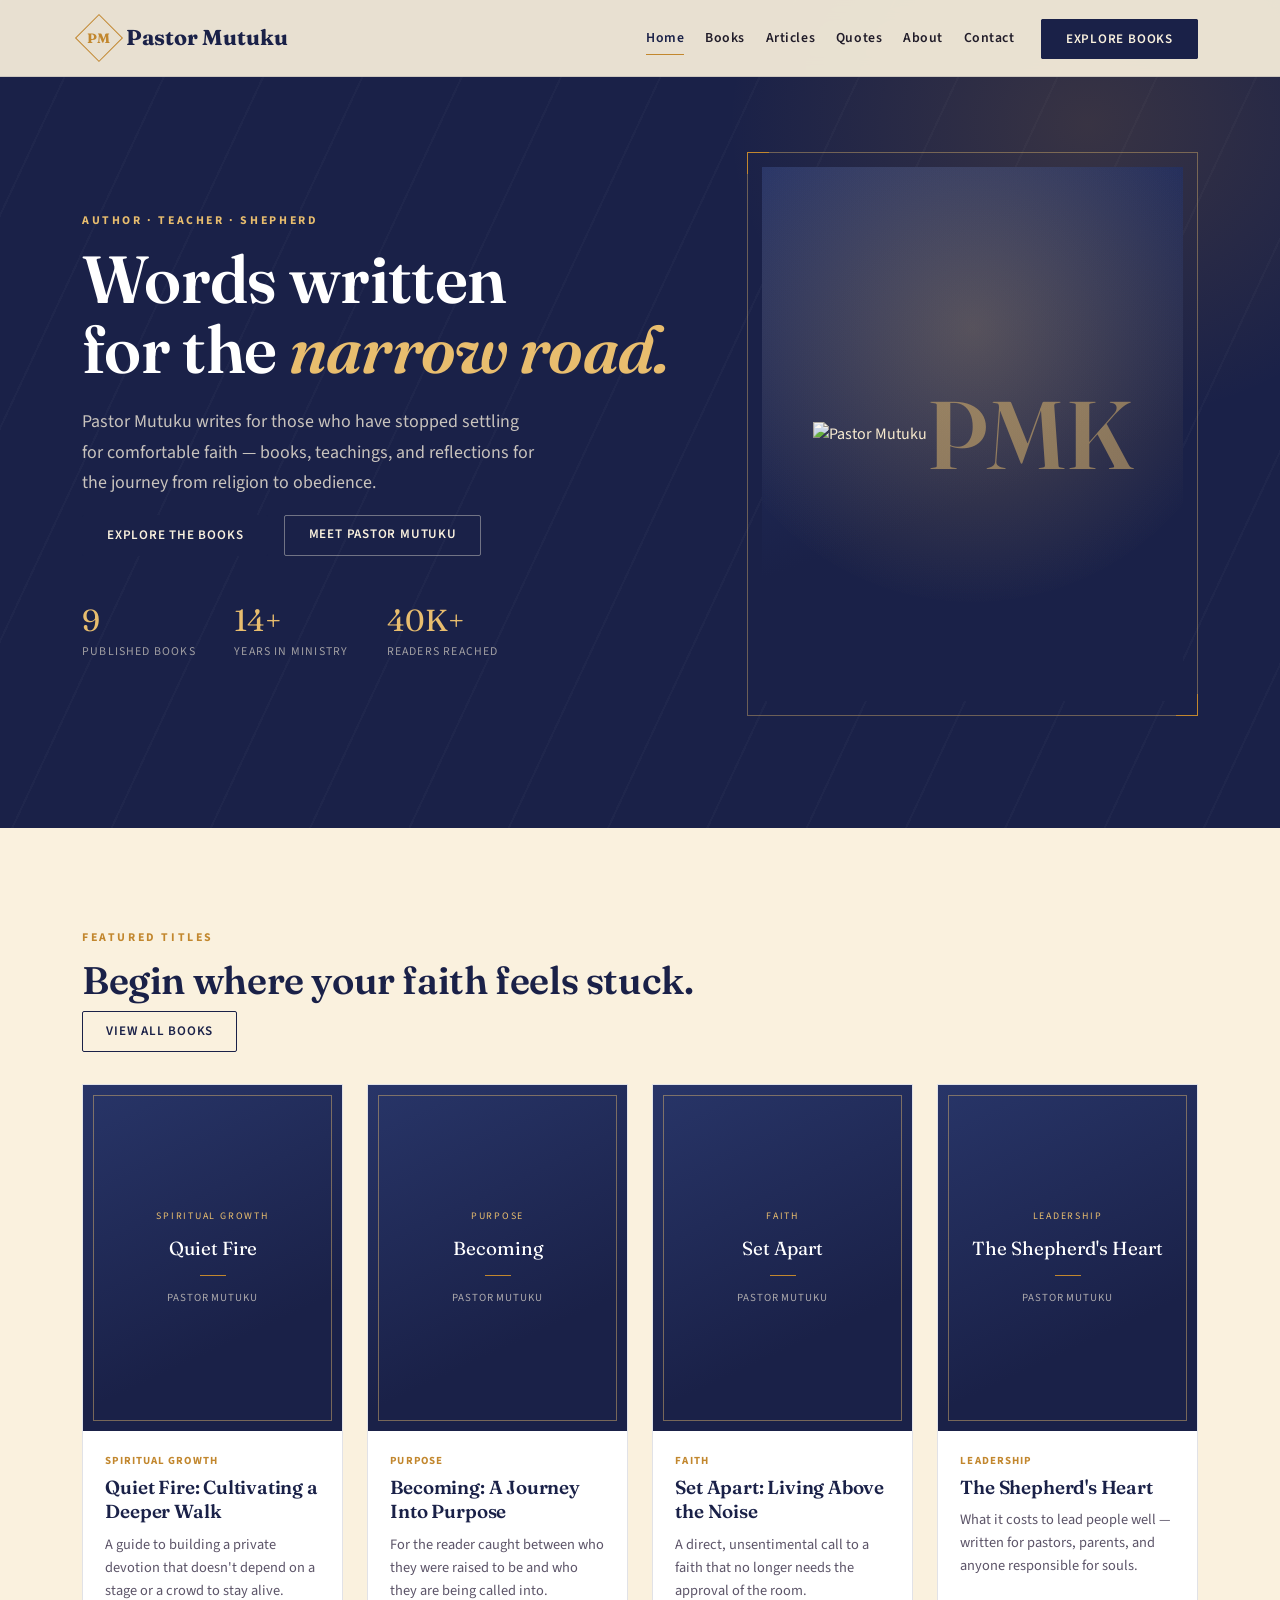
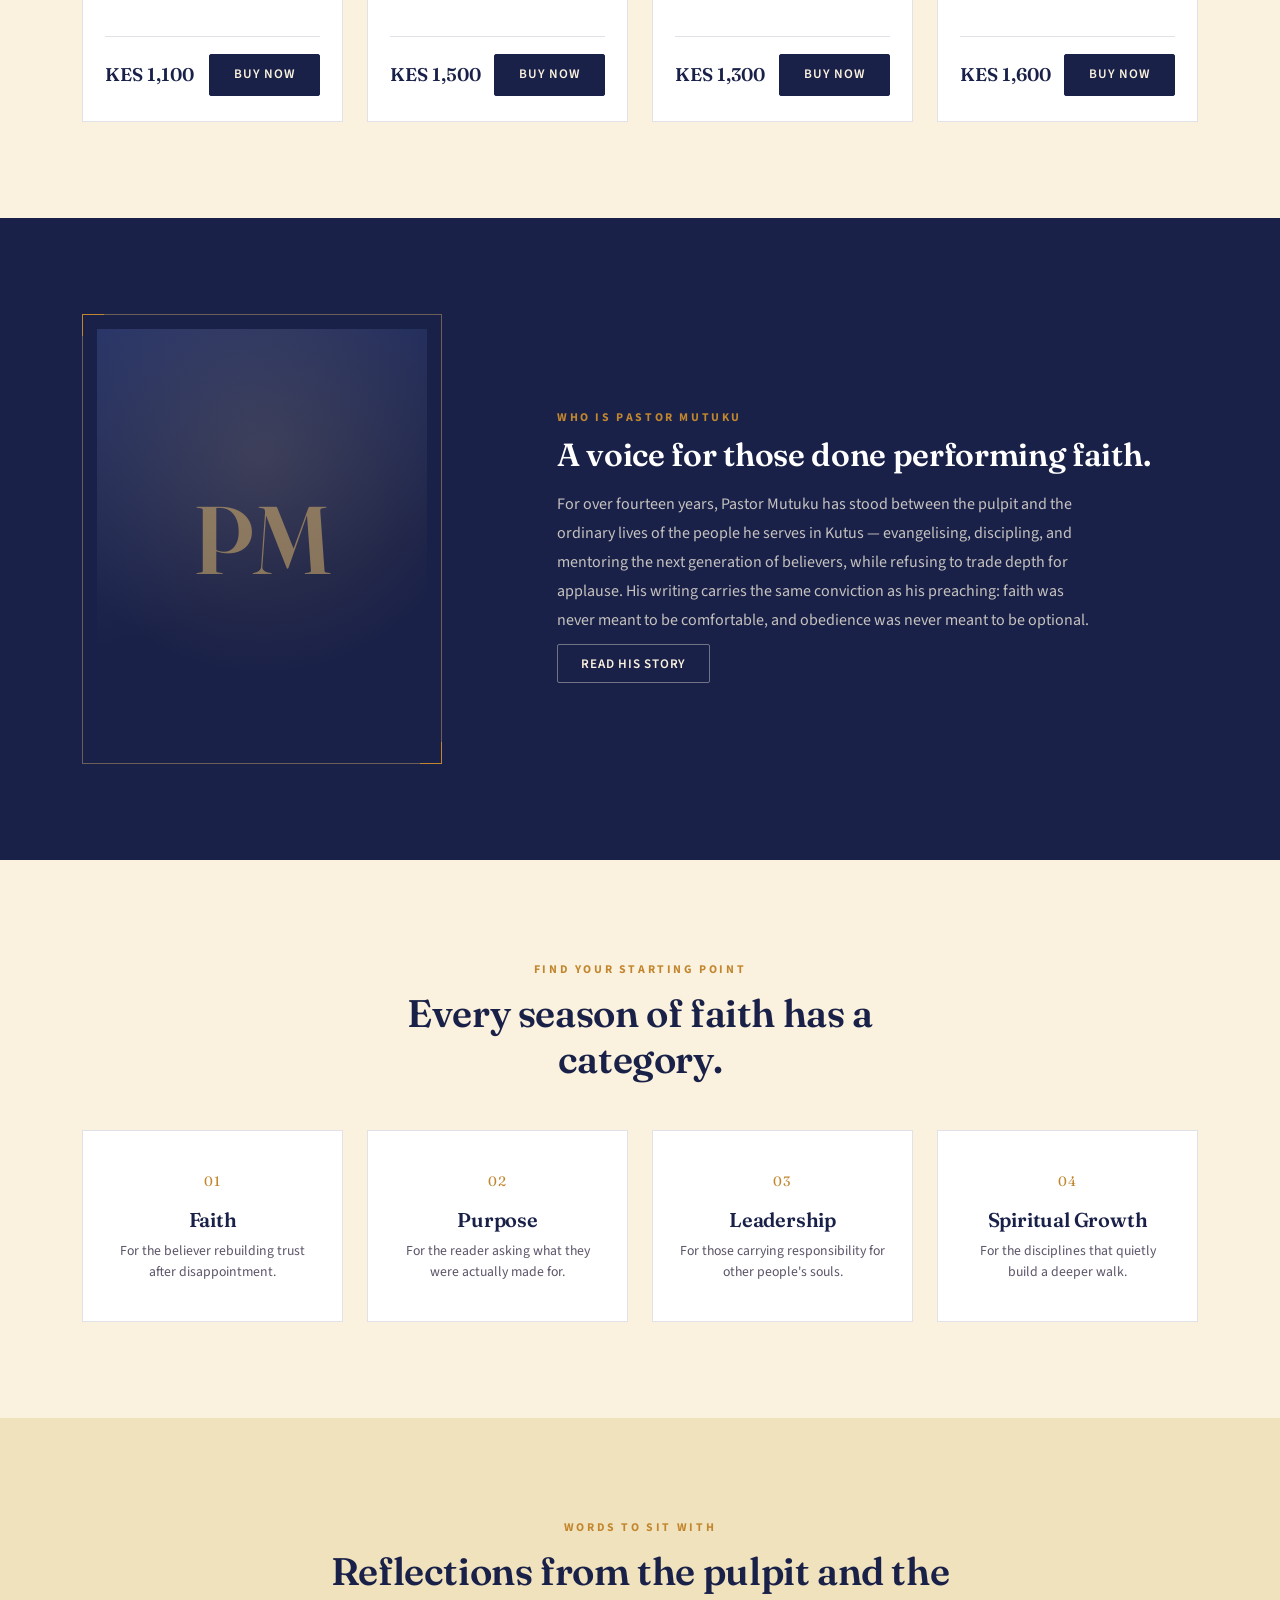
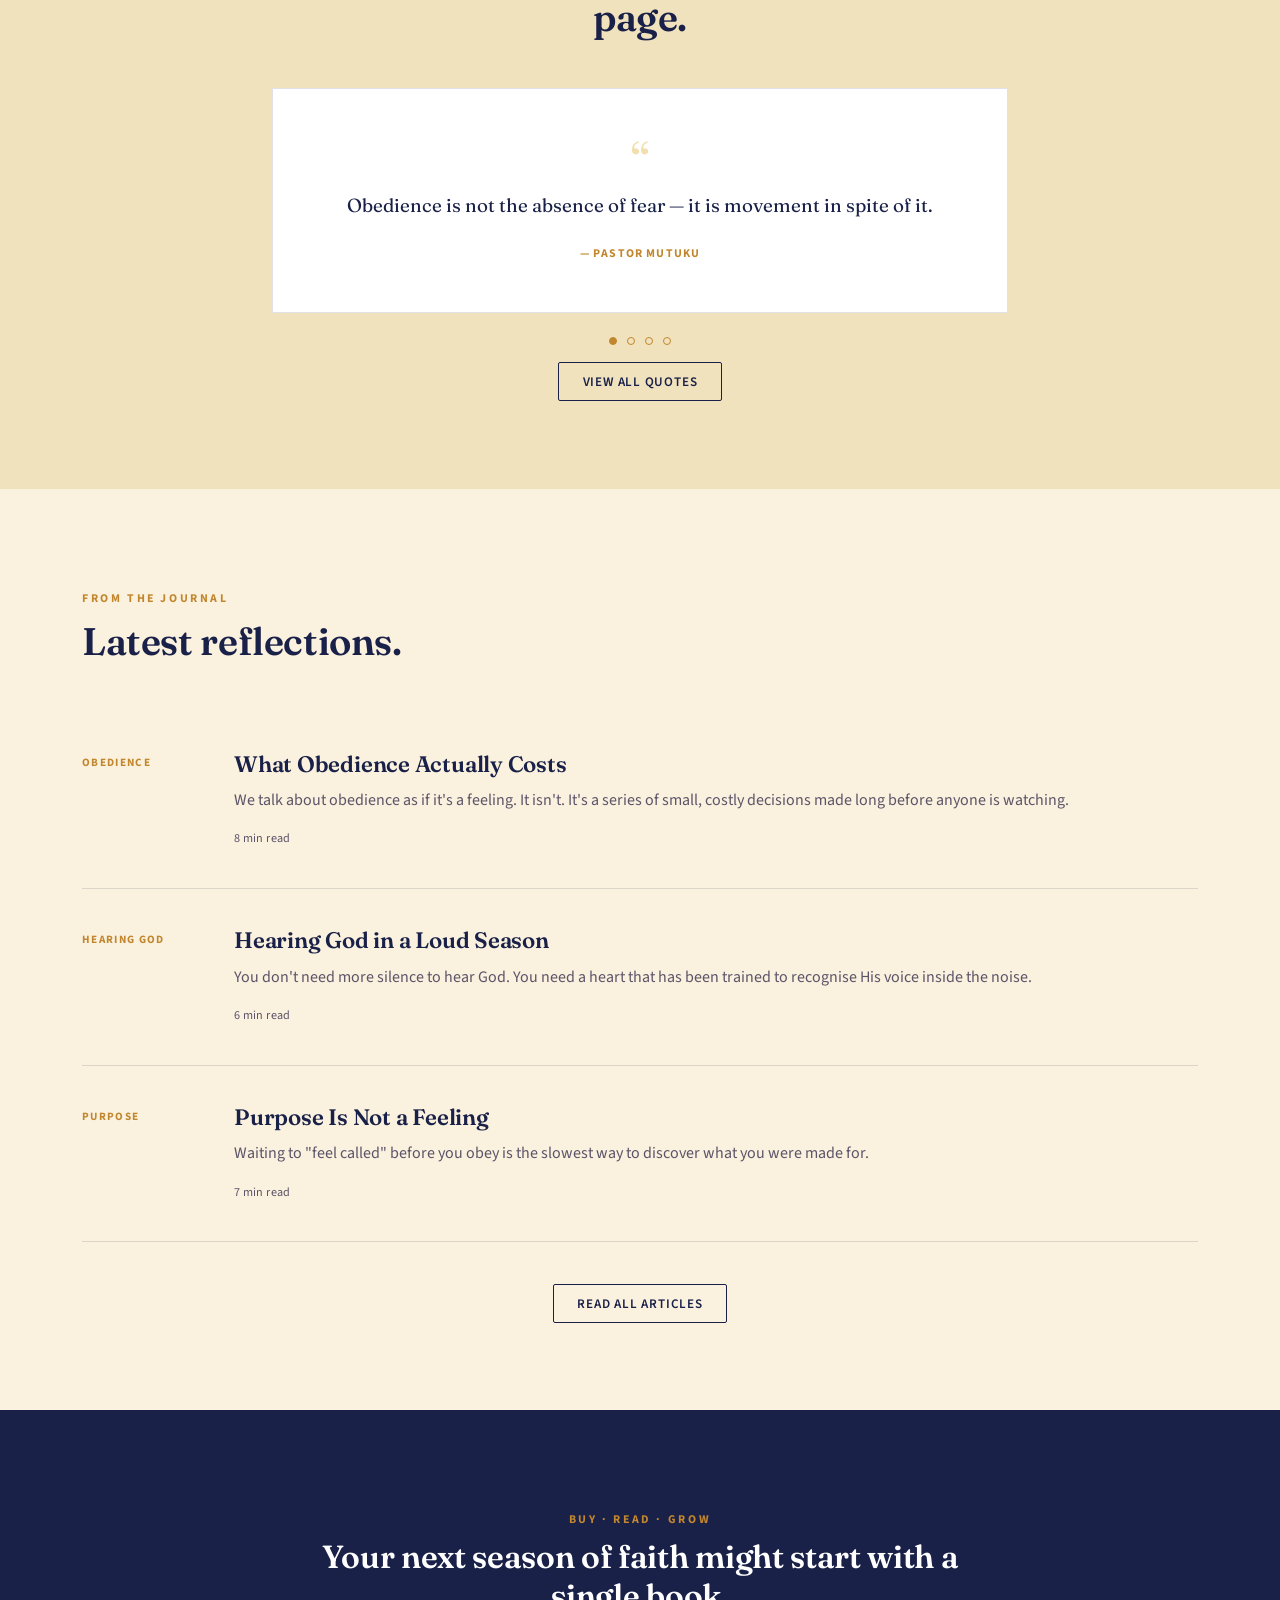
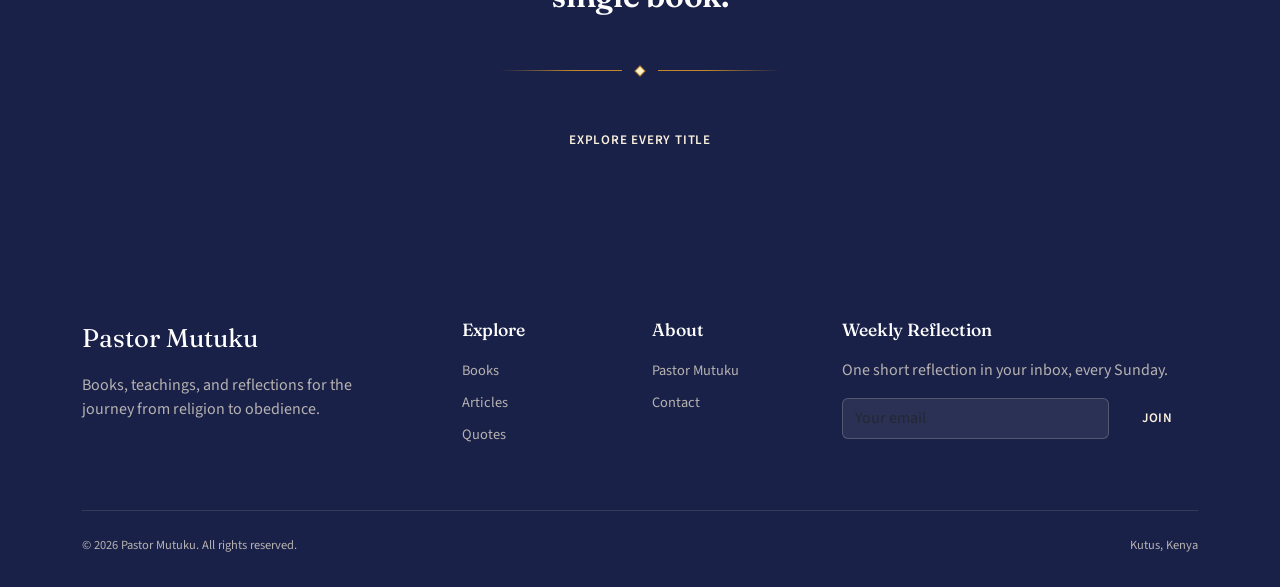
==== index.html @ 4fa201bc "Update index.html" ====
<!DOCTYPE html>
<html lang="en">
<head>
<meta charset="UTF-8">
<meta name="viewport" content="width=device-width, initial-scale=1.0">
<title>Pastor Peter Mutuku — Books, Teachings &amp; Reflections</title>
<meta name="description" content="The personal author platform of Pastor Peter Mutuku — books on faith, purpose, leadership and spiritual growth, alongside teachings and reflections.">

<link rel="preconnect" href="https://fonts.googleapis.com">
<link rel="preconnect" href="https://fonts.gstatic.com" crossorigin>
<link href="https://fonts.googleapis.com/css2?family=Fraunces:ital,opsz,wght@0,9..144,500;0,9..144,600;0,9..144,700;1,9..144,500&family=Source+Sans+3:wght@400;500;600;700&display=swap" rel="stylesheet">
<link href="https://cdn.jsdelivr.net/npm/bootstrap@5.3.3/dist/css/bootstrap.min.css" rel="stylesheet">
<link rel="stylesheet" href="style.css">
</head>
<body>

<!-- ============ NAVBAR ============ -->
<nav class="navbar navbar-expand-lg navbar-mutuku fixed-top">
  <div class="container">
    <a class="navbar-brand" href="index.html">
      <span class="brand-mark"><span>PM</span></span>
      Pastor Mutuku
    </a>
    <button class="navbar-toggler border-0" type="button" data-bs-toggle="collapse" data-bs-target="#mainNav" aria-label="Toggle navigation">
      <span class="navbar-toggler-icon"></span>
    </button>
    <div class="collapse navbar-collapse" id="mainNav">
      <ul class="navbar-nav ms-auto align-items-lg-center">
        <li class="nav-item"><a class="nav-link active" href="index.html">Home</a></li>
        <li class="nav-item"><a class="nav-link" href="books.html">Books</a></li>
        <li class="nav-item"><a class="nav-link" href="articles.html">Articles</a></li>
        <li class="nav-item"><a class="nav-link" href="quotes.html">Quotes</a></li>
        <li class="nav-item"><a class="nav-link" href="about.html">About</a></li>
        <li class="nav-item"><a class="nav-link" href="contact.html">Contact</a></li>
        <li class="nav-item ms-lg-3 mt-2 mt-lg-0"><a class="btn-gold" href="books.html">Explore Books</a></li>
      </ul>
    </div>
  </div>
</nav>

<!-- ============ HERO ============ -->
<header class="hero">
  <div class="container">
    <div class="row align-items-center gy-5">
      <div class="col-lg-7">
        <span class="eyebrow">Author &middot; Teacher &middot; Shepherd</span>
        <h1>Words written<br>for the <em>narrow road.</em></h1>
        <p class="lede">Pastor Mutuku writes for those who have stopped settling for comfortable faith — books, teachings, and reflections for the journey from religion to obedience.</p>
        <div class="hero-cta d-flex flex-wrap gap-3 mt-2">
          <a href="books.html" class="btn-gold">Explore the Books</a>
          <a href="about.html" class="btn-outline-ink" style="border-color: rgba(246,239,226,0.4); color: var(--parchment) !important;">Meet Pastor Mutuku</a>
        </div>
        <div class="stat-row">
          <div class="stat"><div class="num">9</div><div class="label">Published Books</div></div>
          <div class="stat"><div class="num">14+</div><div class="label">Years in Ministry</div></div>
          <div class="stat"><div class="num">40K+</div><div class="label">Readers Reached</div></div>
        </div>
      </div>
      <div class="col-lg-5">
        <div class="hero-portrait">
          <div class="frame">
            <div class="frame">
              <img src="https://scontent-mba2-1.xx.fbcdn.net/v/t39.30808-6/696041240_3161928667667634_4596466412004090824_n.jpg?stp=dst-jpg_tt6&cstp=mx2048x1367&ctp=s2048x1367&_nc_cat=104&ccb=1-7&_nc_sid=833d8c&_nc_eui2=AeEP6HcF0rWP05PZddcveucJ0bIX3ROwujfRshfdE7C6N8AhGpiqucxDIC9VXVt_1AOo2EiLKcYS8BVJ8n8x2tJ6&_nc_ohc=GQQ48FG-CzgQ7kNvwHUjyMp&_nc_oc=AdpEoI4CJGK5CguPLQrjfCTVdzz_SOuhq872mFUC5Jm65g9sFc39dtxja-yaJFBlHYo&_nc_zt=23&_nc_ht=scontent-mba2-1.xx&_nc_gid=jt6QL8FihS3ZRgfn_tKY2w&_nc_ss=7a2a8&oh=00_Af9xCH6iKQAEUJCcZvw7kwQ0Ayjk1VmmR2_X5rD_pWtoJw&oe=6A3AFEA3" alt="Pastor Mutuku" class="profile-img">
                <span class="monogram">PMK</span>
              </div>
          </div>
          <span class="corner tl"></span>
          <span class="corner br"></span>
        </div>
      </div>
    </div>
  </div>
</header>

<!-- ============ FEATURED BOOKS ============ -->
<section class="section">
  <div class="container">
    <div class="d-flex flex-wrap justify-content-between align-items-end section-header mb-0">
      <div>
        <span class="eyebrow">Featured Titles</span>
        <h2>Begin where your faith feels stuck.</h2>
      </div>
      <a href="books.html" class="btn-outline-ink d-none d-md-inline-block">View All Books</a>
    </div>
    <div class="row g-4 mt-2">

      <div class="col-md-6 col-lg-3 reveal">
        <div class="book-card">
          <a href="book-details.html?book=quiet-fire" class="book-cover">
            <div class="cover-inner">
              <span class="cover-cat">Spiritual Growth</span>
              <span class="cover-title">Quiet Fire</span>
              <span class="cover-rule"></span>
              <span class="cover-author">Pastor Mutuku</span>
            </div>
          </a>
          <div class="book-body">
            <span class="book-cat-tag">Spiritual Growth</span>
            <h3><a href="book-details.html?book=quiet-fire">Quiet Fire: Cultivating a Deeper Walk</a></h3>
            <p class="desc">A guide to building a private devotion that doesn't depend on a stage or a crowd to stay alive.</p>
            <div class="book-foot">
              <span class="price">KES 1,100</span>
              <button class="btn-gold" data-buy-now data-book-title="Quiet Fire: Cultivating a Deeper Walk" data-book-price="1,100">Buy Now</button>
            </div>
          </div>
        </div>
      </div>

      <div class="col-md-6 col-lg-3 reveal reveal-delay-1">
        <div class="book-card">
          <a href="book-details.html?book=becoming" class="book-cover">
            <div class="cover-inner">
              <span class="cover-cat">Purpose</span>
              <span class="cover-title">Becoming</span>
              <span class="cover-rule"></span>
              <span class="cover-author">Pastor Mutuku</span>
            </div>
          </a>
          <div class="book-body">
            <span class="book-cat-tag">Purpose</span>
            <h3><a href="book-details.html?book=becoming">Becoming: A Journey Into Purpose</a></h3>
            <p class="desc">For the reader caught between who they were raised to be and who they are being called into.</p>
            <div class="book-foot">
              <span class="price">KES 1,500</span>
              <button class="btn-gold" data-buy-now data-book-title="Becoming: A Journey Into Purpose" data-book-price="1,500">Buy Now</button>
            </div>
          </div>
        </div>
      </div>

      <div class="col-md-6 col-lg-3 reveal reveal-delay-2">
        <div class="book-card">
          <a href="book-details.html?book=set-apart" class="book-cover">
            <div class="cover-inner">
              <span class="cover-cat">Faith</span>
              <span class="cover-title">Set Apart</span>
              <span class="cover-rule"></span>
              <span class="cover-author">Pastor Mutuku</span>
            </div>
          </a>
          <div class="book-body">
            <span class="book-cat-tag">Faith</span>
            <h3><a href="book-details.html?book=set-apart">Set Apart: Living Above the Noise</a></h3>
            <p class="desc">A direct, unsentimental call to a faith that no longer needs the approval of the room.</p>
            <div class="book-foot">
              <span class="price">KES 1,300</span>
              <button class="btn-gold" data-buy-now data-book-title="Set Apart: Living Above the Noise" data-book-price="1,300">Buy Now</button>
            </div>
          </div>
        </div>
      </div>

      <div class="col-md-6 col-lg-3 reveal reveal-delay-3">
        <div class="book-card">
          <a href="book-details.html?book=shepherds-heart" class="book-cover">
            <div class="cover-inner">
              <span class="cover-cat">Leadership</span>
              <span class="cover-title">The Shepherd's Heart</span>
              <span class="cover-rule"></span>
              <span class="cover-author">Pastor Mutuku</span>
            </div>
          </a>
          <div class="book-body">
            <span class="book-cat-tag">Leadership</span>
            <h3><a href="book-details.html?book=shepherds-heart">The Shepherd's Heart</a></h3>
            <p class="desc">What it costs to lead people well — written for pastors, parents, and anyone responsible for souls.</p>
            <div class="book-foot">
              <span class="price">KES 1,600</span>
              <button class="btn-gold" data-buy-now data-book-title="The Shepherd's Heart" data-book-price="1,600">Buy Now</button>
            </div>
          </div>
        </div>
      </div>

    </div>
    <div class="text-center mt-4 d-md-none">
      <a href="books.html" class="btn-outline-ink">View All Books</a>
    </div>
  </div>
</section>

<!-- ============ ABOUT PREVIEW ============ -->
<section class="section bg-ink">
  <div class="container">
    <div class="row align-items-center gy-5">
      <div class="col-lg-5">
        <div class="hero-portrait" style="max-width: 360px;">
          <div class="frame"><span class="monogram">PM</span></div>
          <span class="corner tl"></span>
          <span class="corner br"></span>
        </div>
      </div>
      <div class="col-lg-7">
        <span class="eyebrow">Who Is Pastor Mutuku</span>
        <h2 class="mt-2">A voice for those done performing faith.</h2>
        <p class="mt-3" style="color: rgba(246,239,226,0.78); line-height: 1.8; max-width: 540px;">
          For over fourteen years, Pastor Mutuku has stood between the pulpit and the ordinary lives of the people he serves in Kutus — evangelising, discipling, and mentoring the next generation of believers, while refusing to trade depth for applause. His writing carries the same conviction as his preaching: faith was never meant to be comfortable, and obedience was never meant to be optional.
        </p>
        <a href="about.html" class="btn-outline-ink mt-3" style="border-color: rgba(246,239,226,0.4); color: var(--parchment) !important;">Read His Story</a>
      </div>
    </div>
  </div>
</section>

<!-- ============ CATEGORIES ============ -->
<section class="section">
  <div class="container">
    <div class="section-header center mx-auto">
      <span class="eyebrow">Find Your Starting Point</span>
      <h2>Every season of faith has a category.</h2>
    </div>
    <div class="row g-4">
      <div class="col-sm-6 col-lg-3 reveal">
        <a href="books.html?cat=faith" class="cat-tile d-block text-decoration-none">
          <span class="cat-num">01</span>
          <h3>Faith</h3>
          <p>For the believer rebuilding trust after disappointment.</p>
        </a>
      </div>
      <div class="col-sm-6 col-lg-3 reveal reveal-delay-1">
        <a href="books.html?cat=purpose" class="cat-tile d-block text-decoration-none">
          <span class="cat-num">02</span>
          <h3>Purpose</h3>
          <p>For the reader asking what they were actually made for.</p>
        </a>
      </div>
      <div class="col-sm-6 col-lg-3 reveal reveal-delay-2">
        <a href="books.html?cat=leadership" class="cat-tile d-block text-decoration-none">
          <span class="cat-num">03</span>
          <h3>Leadership</h3>
          <p>For those carrying responsibility for other people's souls.</p>
        </a>
      </div>
      <div class="col-sm-6 col-lg-3 reveal reveal-delay-3">
        <a href="books.html?cat=spiritual-growth" class="cat-tile d-block text-decoration-none">
          <span class="cat-num">04</span>
          <h3>Spiritual Growth</h3>
          <p>For the disciplines that quietly build a deeper walk.</p>
        </a>
      </div>
    </div>
  </div>
</section>

<!-- ============ QUOTES ============ -->
<section class="section bg-deep">
  <div class="container">
    <div class="section-header center mx-auto">
      <span class="eyebrow">Words To Sit With</span>
      <h2>Reflections from the pulpit and the page.</h2>
    </div>

    <div class="row justify-content-center">
      <div class="col-lg-8">
        <div data-quote-slider>
          <div class="quote-card text-center" style="padding: 3rem 2.5rem;">
            <span class="qmark">&ldquo;</span>

            <div class="quote-slide active">
              <blockquote>Obedience is not the absence of fear — it is movement in spite of it.</blockquote>
              <cite>— Pastor Mutuku</cite>
            </div>
            <div class="quote-slide">
              <blockquote>God is not asking you to be ready. He is asking you to be willing.</blockquote>
              <cite>— Pastor Mutuku</cite>
            </div>
            <div class="quote-slide">
              <blockquote>Purpose is not discovered in comfort. It is uncovered in obedience.</blockquote>
              <cite>— Pastor Mutuku</cite>
            </div>
            <div class="quote-slide">
              <blockquote>Silence is not God's absence. Sometimes it is His invitation.</blockquote>
              <cite>— Pastor Mutuku</cite>
            </div>
          </div>
          <div class="d-flex justify-content-center mt-4" data-quote-dots></div>
        </div>
      </div>
    </div>
    <div class="text-center mt-4">
      <a href="quotes.html" class="btn-outline-ink">View All Quotes</a>
    </div>
  </div>
</section>

<!-- ============ ARTICLES PREVIEW ============ -->
<section class="section">
  <div class="container">
    <div class="section-header">
      <span class="eyebrow">From The Journal</span>
      <h2>Latest reflections.</h2>
    </div>
    <div class="article-card reveal">
      <span class="art-tag">Obedience</span>
      <div>
        <h3><a href="articles.html#what-obedience-costs">What Obedience Actually Costs</a></h3>
        <p>We talk about obedience as if it's a feeling. It isn't. It's a series of small, costly decisions made long before anyone is watching.</p>
        <span class="art-meta">8 min read</span>
      </div>
    </div>
    <div class="article-card reveal reveal-delay-1">
      <span class="art-tag">Hearing God</span>
      <div>
        <h3><a href="articles.html#hearing-god-loud-season">Hearing God in a Loud Season</a></h3>
        <p>You don't need more silence to hear God. You need a heart that has been trained to recognise His voice inside the noise.</p>
        <span class="art-meta">6 min read</span>
      </div>
    </div>
    <div class="article-card reveal reveal-delay-2">
      <span class="art-tag">Purpose</span>
      <div>
        <h3><a href="articles.html#purpose-not-a-feeling">Purpose Is Not a Feeling</a></h3>
        <p>Waiting to "feel called" before you obey is the slowest way to discover what you were made for.</p>
        <span class="art-meta">7 min read</span>
      </div>
    </div>
    <div class="text-center mt-5">
      <a href="articles.html" class="btn-outline-ink">Read All Articles</a>
    </div>
  </div>
</section>

<!-- ============ CTA ============ -->
<section class="section bg-ink text-center">
  <div class="container">
    <span class="eyebrow">Buy &middot; Read &middot; Grow</span>
    <h2 class="mt-2" style="max-width: 640px; margin: 0.6rem auto 0;">Your next season of faith might start with a single book.</h2>
    <div class="illuminated-rule"><span class="mark"></span></div>
    <a href="books.html" class="btn-gold">Explore Every Title</a>
  </div>
</section>

<!-- ============ FOOTER ============ -->
<footer class="footer-mutuku">
  <div class="container">
    <div class="row gy-4">
      <div class="col-lg-4">
        <div class="f-brand mb-3">Pastor Mutuku</div>
        <p style="max-width: 320px;">Books, teachings, and reflections for the journey from religion to obedience.</p>
      </div>
      <div class="col-6 col-lg-2">
        <h5>Explore</h5>
        <ul class="list-unstyled d-flex flex-column gap-2">
          <li><a href="books.html">Books</a></li>
          <li><a href="articles.html">Articles</a></li>
          <li><a href="quotes.html">Quotes</a></li>
        </ul>
      </div>
      <div class="col-6 col-lg-2">
        <h5>About</h5>
        <ul class="list-unstyled d-flex flex-column gap-2">
          <li><a href="about.html">Pastor Mutuku</a></li>
          <li><a href="contact.html">Contact</a></li>
        </ul>
      </div>
      <div class="col-lg-4">
        <h5>Weekly Reflection</h5>
        <p>One short reflection in your inbox, every Sunday.</p>
        <form data-newsletter-form class="d-flex gap-2 mt-3">
          <input type="email" required placeholder="Your email" class="form-control" style="background: rgba(246,239,226,0.08); border: 1px solid rgba(246,239,226,0.2); color: #fff;">
          <button type="submit" class="btn-gold" style="white-space: nowrap;">Join</button>
        </form>
      </div>
    </div>
    <div class="footer-bottom">
      <span>&copy; 2026 Pastor Mutuku. All rights reserved.</span>
      <span>Kutus, Kenya</span>
    </div>
  </div>
</footer>

<div class="scroll-top-btn" aria-label="Scroll to top">&uarr;</div>

<script src="https://cdn.jsdelivr.net/npm/bootstrap@5.3.3/dist/js/bootstrap.bundle.min.js"></script>
<script src="main.js"></script>
</body>
</html>
---- style.css ----
/* ==========================================================================
   PASTOR MUTUKU — PERSONAL AUTHOR PLATFORM
   Design language: "Illuminated Manuscript meets Modern Editorial"
   Palette:  Deep Indigo #1A2148 · Burnished Amber #C2872E · Warm Parchment #FAF1DE · White #FFFFFF
   Type:     Fraunces (display serif) + Source Sans 3 (body/UI)
   ========================================================================== */

:root {
  --ink: #1A2148;
  --ink-light: #283568;
  --ink-soft: #46568C;
  --gold: #C2872E;
  --gold-light: #E8BD6E;
  --gold-soft: #F3DFAE;
  --parchment: #FAF1DE;
  --parchment-deep: #F1E2BE;
  --white: #FFFFFF;
  --charcoal: #211C29;
  --charcoal-soft: #5C5468;
  --line: rgba(26, 33, 72, 0.13);

  --font-display: "Fraunces", "Iowan Old Style", Georgia, serif;
  --font-body: "Source Sans 3", -apple-system, BlinkMacSystemFont, "Segoe UI", sans-serif;

  --radius: 2px;
  --shadow-soft: 0 10px 30px rgba(26, 33, 72, 0.10);
  --shadow-lift: 0 20px 50px rgba(26, 33, 72, 0.20);
  --transition: 320ms cubic-bezier(0.22, 1, 0.36, 1);
}

* { box-sizing: border-box; }

html { scroll-behavior: smooth; }

body {
  font-family: var(--font-body);
  color: var(--charcoal);
  background-color: var(--parchment);
  -webkit-font-smoothing: antialiased;
  overflow-x: hidden;
}

h1, h2, h3, h4, .display-font {
  font-family: var(--font-display);
  font-weight: 600;
  color: var(--ink);
  letter-spacing: -0.01em;
}

a { color: inherit; text-decoration: none; }

::selection { background: var(--gold-soft); color: var(--ink); }

:focus-visible {
  outline: 2px solid var(--gold);
  outline-offset: 3px;
}

@media (prefers-reduced-motion: reduce) {
  *, *::before, *::after {
    animation-duration: 0.001ms !important;
    animation-iteration-count: 1 !important;
    transition-duration: 0.001ms !important;
    scroll-behavior: auto !important;
  }
}

.eyebrow {
  font-family: var(--font-body);
  font-size: 0.74rem;
  font-weight: 700;
  letter-spacing: 0.22em;
  text-transform: uppercase;
  color: var(--gold);
}

.container-narrow { max-width: 760px; margin: 0 auto; }

/* --------------------------------------------------------------------
   SIGNATURE ELEMENT — Illuminated Rule
   A thin gold hairline with a small carved ornament at its center,
   used wherever the page needs to mark a passage from one idea to
   the next — like a verse break in a manuscript.
   -------------------------------------------------------------------- */
.illuminated-rule {
  display: flex;
  align-items: center;
  justify-content: center;
  gap: 14px;
  margin: 3.25rem auto;
  width: 100%;
  max-width: 280px;
}
.illuminated-rule::before,
.illuminated-rule::after {
  content: "";
  flex: 1;
  height: 1px;
  background: linear-gradient(to var(--dir, right), transparent, var(--gold) 60%);
}
.illuminated-rule::after { --dir: left; }
.illuminated-rule .mark {
  width: 7px;
  height: 7px;
  border: 1.5px solid var(--gold);
  transform: rotate(45deg);
  flex-shrink: 0;
}
.illuminated-rule.left { margin-left: 0; max-width: 100%; }
.illuminated-rule.left::before { display: none; }
.illuminated-rule.left .mark { margin-right: 0; }

/* --------------------------------------------------------------------
   NAVBAR
   -------------------------------------------------------------------- */
.navbar-mutuku {
  background: rgba(250, 241, 222, 0.92);
  backdrop-filter: blur(10px);
  border-bottom: 1px solid var(--line);
  padding: 1rem 0;
  transition: padding var(--transition), box-shadow var(--transition);
}
.navbar-mutuku.scrolled {
  padding: 0.55rem 0;
  box-shadow: var(--shadow-soft);
}
.navbar-mutuku .navbar-brand {
  font-family: var(--font-display);
  font-weight: 700;
  font-size: 1.35rem;
  color: var(--ink);
  display: flex;
  align-items: center;
  gap: 10px;
}
.navbar-mutuku .navbar-brand .brand-mark {
  width: 34px;
  height: 34px;
  border: 1px solid var(--gold);
  display: flex;
  align-items: center;
  justify-content: center;
  font-size: 0.85rem;
  color: var(--gold);
  letter-spacing: 0.02em;
  transform: rotate(45deg);
}
.navbar-mutuku .navbar-brand .brand-mark span { transform: rotate(-45deg); }
.navbar-mutuku .nav-link {
  font-size: 0.86rem;
  font-weight: 600;
  letter-spacing: 0.04em;
  color: var(--charcoal);
  margin: 0 0.65rem;
  position: relative;
  padding: 0.3rem 0 !important;
}
.navbar-mutuku .nav-link::after {
  content: "";
  position: absolute;
  left: 0; bottom: -2px;
  width: 0; height: 1px;
  background: var(--gold);
  transition: width var(--transition);
}
.navbar-mutuku .nav-link:hover::after,
.navbar-mutuku .nav-link.active::after { width: 100%; }
.navbar-mutuku .nav-link.active { color: var(--ink); }
.btn-gold {
  background: var(--ink);
  color: var(--parchment) !important;
  border: 1px solid var(--ink);
  font-size: 0.82rem;
  font-weight: 600;
  letter-spacing: 0.06em;
  text-transform: uppercase;
  padding: 0.62rem 1.5rem;
  border-radius: var(--radius);
  transition: all var(--transition);
}
.btn-gold:hover {
  background: var(--gold);
  border-color: var(--gold);
  color: var(--ink) !important;
  transform: translateY(-1px);
}
.btn-outline-ink {
  background: transparent;
  color: var(--ink) !important;
  border: 1px solid var(--ink);
  font-size: 0.82rem;
  font-weight: 600;
  letter-spacing: 0.06em;
  text-transform: uppercase;
  padding: 0.6rem 1.45rem;
  border-radius: var(--radius);
  transition: all var(--transition);
}
.btn-outline-ink:hover { background: var(--ink); color: var(--parchment) !important; }

/* --------------------------------------------------------------------
   HERO
   -------------------------------------------------------------------- */
.hero {
  position: relative;
  background: var(--ink);
  color: var(--parchment);
  padding: 9.5rem 0 7rem;
  overflow: hidden;
}
.hero::before {
  content: "";
  position: absolute; inset: 0;
  background:
    radial-gradient(ellipse 600px 500px at 85% 15%, rgba(194,135,46,0.18), transparent 60%),
    repeating-linear-gradient(115deg, rgba(255,255,255,0.025) 0 2px, transparent 2px 90px);
  pointer-events: none;
}
.hero .eyebrow { color: var(--gold-light); }
.hero h1 {
  color: var(--white);
  font-size: clamp(2.6rem, 5.2vw, 4.4rem);
  line-height: 1.05;
  margin: 0.9rem 0 1.4rem;
}
.hero h1 em {
  font-style: italic;
  color: var(--gold-light);
}
.hero p.lede {
  color: rgba(250, 241, 222, 0.78);
  font-size: 1.12rem;
  max-width: 460px;
  line-height: 1.7;
}
.hero-portrait {
  position: relative;
  aspect-ratio: 4/5;
  border: 1px solid rgba(232, 189, 110, 0.4);
  padding: 14px;
}
.hero-portrait .frame {
  width: 100%; height: 100%;
  background: linear-gradient(160deg, var(--ink-light), var(--ink) 60%);
  display: flex;
  align-items: center;
  justify-content: center;
  position: relative;
  overflow: hidden;
}
.hero-portrait .frame .monogram {
  font-family: var(--font-display);
  font-size: 6rem;
  color: rgba(232, 189, 110, 0.5);
  font-weight: 600;
}
.hero-portrait .frame::after {
  content: "";
  position: absolute; inset: 0;
  background: radial-gradient(circle at 50% 30%, rgba(232,189,110,0.15), transparent 65%);
}
.hero-portrait .corner {
  position: absolute;
  width: 22px; height: 22px;
  border: 1px solid var(--gold);
}
.hero-portrait .corner.tl { top: -1px; left: -1px; border-right: none; border-bottom: none; }
.hero-portrait .corner.br { bottom: -1px; right: -1px; border-left: none; border-top: none; }

.stat-row { display: flex; gap: 2.4rem; margin-top: 2.6rem; }
.stat-row .stat .num { font-family: var(--font-display); font-size: 1.9rem; color: var(--gold-light); }
.stat-row .stat .label { font-size: 0.74rem; letter-spacing: 0.1em; text-transform: uppercase; color: rgba(250,241,222,0.6); }

/* --------------------------------------------------------------------
   SECTION SPACING / HEADERS
   -------------------------------------------------------------------- */
.section { padding: 6rem 0; }
.section-tight { padding: 4rem 0; }
.section-header { max-width: 620px; margin-bottom: 3rem; }
.section-header.center { margin-left: auto; margin-right: auto; text-align: center; }
.section-header h2 { font-size: clamp(1.9rem, 3vw, 2.6rem); margin-top: 0.6rem; }
.bg-ink { background: var(--ink); color: var(--parchment); }
.bg-ink h2, .bg-ink h3, .bg-ink h4 { color: var(--white); }
.bg-deep { background: var(--parchment-deep); }

/* --------------------------------------------------------------------
   BOOK CARD
   -------------------------------------------------------------------- */
.book-card {
  background: var(--white);
  border: 1px solid var(--line);
  transition: transform var(--transition), box-shadow var(--transition), border-color var(--transition);
  height: 100%;
  display: flex;
  flex-direction: column;
}
.book-card:hover { transform: translateY(-6px); box-shadow: var(--shadow-lift); border-color: transparent; }
.book-cover {
  aspect-ratio: 3/4;
  position: relative;
  overflow: hidden;
  background: linear-gradient(155deg, var(--ink-light), var(--ink) 70%);
}
.book-cover .cover-inner {
  position: absolute; inset: 10px;
  border: 1px solid rgba(232,189,110,0.45);
  display: flex;
  flex-direction: column;
  align-items: center;
  justify-content: center;
  text-align: center;
  padding: 1.1rem;
}
.book-cover .cover-cat {
  font-size: 0.62rem;
  letter-spacing: 0.18em;
  text-transform: uppercase;
  color: var(--gold-light);
  margin-bottom: 0.8rem;
}
.book-cover .cover-title {
  font-family: var(--font-display);
  font-size: 1.18rem;
  color: var(--white);
  line-height: 1.25;
}
.book-cover .cover-rule { width: 26px; height: 1px; background: var(--gold); margin: 0.9rem 0; }
.book-cover .cover-author {
  font-size: 0.68rem;
  letter-spacing: 0.08em;
  color: rgba(250,241,222,0.65);
  text-transform: uppercase;
}
.book-card .book-body { padding: 1.4rem 1.4rem 1.6rem; display: flex; flex-direction: column; flex: 1; }
.book-card .book-cat-tag {
  font-size: 0.68rem;
  letter-spacing: 0.1em;
  text-transform: uppercase;
  color: var(--gold);
  font-weight: 700;
}
.book-card h3 { font-size: 1.18rem; margin: 0.4rem 0 0.5rem; line-height: 1.3; }
.book-card p.desc { font-size: 0.9rem; color: var(--charcoal-soft); line-height: 1.6; flex: 1; }
.book-card .book-foot {
  display: flex;
  align-items: center;
  justify-content: space-between;
  margin-top: 1.1rem;
  padding-top: 1.1rem;
  border-top: 1px solid var(--line);
}
.book-card .price { font-family: var(--font-display); font-size: 1.15rem; color: var(--ink); font-weight: 600; }

/* --------------------------------------------------------------------
   CATEGORY TILES
   -------------------------------------------------------------------- */
.cat-tile {
  border: 1px solid var(--line);
  background: var(--white);
  padding: 2.4rem 1.6rem;
  text-align: center;
  height: 100%;
  transition: all var(--transition);
}
.cat-tile:hover { background: var(--ink); border-color: var(--ink); }
.cat-tile:hover h3, .cat-tile:hover p { color: var(--parchment); }
.cat-tile:hover .cat-num { color: var(--gold-light); }
.cat-tile .cat-num {
  font-family: var(--font-display);
  font-size: 0.85rem;
  color: var(--gold);
  letter-spacing: 0.08em;
}
.cat-tile h3 { font-size: 1.25rem; margin: 0.9rem 0 0.6rem; transition: color var(--transition); }
.cat-tile p { font-size: 0.86rem; color: var(--charcoal-soft); margin: 0; transition: color var(--transition); }

/* --------------------------------------------------------------------
   QUOTE CARD
   -------------------------------------------------------------------- */
.quote-card {
  background: var(--white);
  border: 1px solid var(--line);
  padding: 2.4rem 2rem;
  height: 100%;
  position: relative;
}
.quote-card .qmark {
  font-family: var(--font-display);
  font-size: 3rem;
  color: var(--gold-soft);
  line-height: 1;
  display: block;
  margin-bottom: 0.4rem;
}
.quote-card blockquote {
  font-family: var(--font-display);
  font-size: 1.18rem;
  line-height: 1.55;
  color: var(--ink);
  margin: 0 0 1.2rem;
}
.quote-card cite {
  font-style: normal;
  font-size: 0.74rem;
  letter-spacing: 0.1em;
  text-transform: uppercase;
  color: var(--gold);
  font-weight: 700;
}

/* --------------------------------------------------------------------
   ARTICLE CARD
   -------------------------------------------------------------------- */
.article-card {
  border-bottom: 1px solid var(--line);
  padding: 2.4rem 0;
  display: flex;
  gap: 2rem;
  align-items: flex-start;
}
.article-card .art-tag {
  flex-shrink: 0;
  width: 120px;
  font-size: 0.7rem;
  letter-spacing: 0.12em;
  text-transform: uppercase;
  color: var(--gold);
  font-weight: 700;
  padding-top: 0.3rem;
}
.article-card h3 { font-size: 1.4rem; margin-bottom: 0.6rem; }
.article-card h3 a { transition: color var(--transition); }
.article-card h3 a:hover { color: var(--gold); }
.article-card p { color: var(--charcoal-soft); line-height: 1.7; margin-bottom: 0.7rem; }
.article-card .art-meta { font-size: 0.76rem; color: var(--charcoal-soft); letter-spacing: 0.03em; }
.article-card .read-more {
  font-size: 0.78rem;
  font-weight: 700;
  letter-spacing: 0.06em;
  text-transform: uppercase;
  color: var(--ink);
  border-bottom: 1px solid var(--gold);
  padding-bottom: 2px;
}

/* --------------------------------------------------------------------
   ABOUT PAGE — drop cap
   -------------------------------------------------------------------- */
.dropcap::first-letter {
  font-family: var(--font-display);
  font-size: 4.6rem;
  font-weight: 600;
  color: var(--gold);
  float: left;
  line-height: 0.78;
  padding-right: 0.55rem;
  padding-top: 0.3rem;
}
.about-fact {
  border-left: 2px solid var(--gold);
  padding-left: 1.1rem;
}
.about-fact .fact-num { font-family: var(--font-display); font-size: 1.6rem; color: var(--ink); }
.about-fact .fact-label { font-size: 0.76rem; text-transform: uppercase; letter-spacing: 0.08em; color: var(--charcoal-soft); }

/* --------------------------------------------------------------------
   FORMS
   -------------------------------------------------------------------- */
.form-mutuku label {
  font-size: 0.76rem;
  font-weight: 700;
  letter-spacing: 0.08em;
  text-transform: uppercase;
  color: var(--ink);
  margin-bottom: 0.45rem;
}
.form-mutuku .form-control,
.form-mutuku .form-select {
  background: var(--white);
  border: 1px solid var(--line);
  border-radius: var(--radius);
  padding: 0.75rem 1rem;
  font-size: 0.95rem;
}
.form-mutuku .form-control:focus,
.form-mutuku .form-select:focus {
  border-color: var(--gold);
  box-shadow: 0 0 0 3px rgba(194,135,46,0.15);
}

/* --------------------------------------------------------------------
   CHECKOUT
   -------------------------------------------------------------------- */
.checkout-panel {
  background: var(--white);
  border: 1px solid var(--line);
  padding: 2.6rem;
}
.mpesa-toggle {
  border: 1px solid var(--line);
  padding: 1rem 1.2rem;
  display: flex;
  align-items: center;
  gap: 0.9rem;
  cursor: pointer;
  transition: all var(--transition);
}
.mpesa-toggle.selected { border-color: var(--gold); background: var(--gold-soft); }
.mpesa-toggle .mlogo {
  width: 40px; height: 40px;
  background: #4CAF50;
  color: #fff;
  display: flex;
  align-items: center;
  justify-content: center;
  font-weight: 800;
  font-size: 0.7rem;
  border-radius: 4px;
  flex-shrink: 0;
}
.order-summary-row {
  display: flex;
  justify-content: space-between;
  font-size: 0.92rem;
  padding: 0.6rem 0;
  border-bottom: 1px solid var(--line);
}
.order-summary-row.total {
  font-family: var(--font-display);
  font-size: 1.3rem;
  color: var(--ink);
  border-bottom: none;
  padding-top: 1rem;
}

/* --------------------------------------------------------------------
   FOOTER
   -------------------------------------------------------------------- */
.footer-mutuku {
  background: var(--ink);
  color: rgba(250,241,222,0.7);
  padding: 4.5rem 0 2rem;
}
.footer-mutuku h5 {
  color: var(--white);
  font-family: var(--font-display);
  font-size: 1.1rem;
  margin-bottom: 1.1rem;
}
.footer-mutuku a { color: rgba(250,241,222,0.7); transition: color var(--transition); font-size: 0.9rem; }
.footer-mutuku a:hover { color: var(--gold-light); }
.footer-mutuku .f-brand {
  font-family: var(--font-display);
  font-size: 1.6rem;
  color: var(--white);
}
.footer-bottom {
  border-top: 1px solid rgba(250,241,222,0.12);
  margin-top: 3rem;
  padding-top: 1.6rem;
  font-size: 0.78rem;
  display: flex;
  justify-content: space-between;
  flex-wrap: wrap;
  gap: 0.6rem;
}

/* --------------------------------------------------------------------
   ANIMATIONS
   -------------------------------------------------------------------- */
.reveal { opacity: 0; transform: translateY(28px); transition: opacity 800ms ease, transform 800ms ease; }
.reveal.in { opacity: 1; transform: translateY(0); }
.reveal-delay-1 { transition-delay: 90ms; }
.reveal-delay-2 { transition-delay: 180ms; }
.reveal-delay-3 { transition-delay: 270ms; }

@keyframes fadeSlideIn {
  from { opacity: 0; transform: translateY(18px); }
  to { opacity: 1; transform: translateY(0); }
}
.hero h1, .hero p.lede, .hero .eyebrow, .hero .stat-row, .hero .hero-cta {
  animation: fadeSlideIn 900ms cubic-bezier(0.22,1,0.36,1) both;
}
.hero .eyebrow { animation-delay: 60ms; }
.hero h1 { animation-delay: 140ms; }
.hero p.lede { animation-delay: 240ms; }
.hero .hero-cta { animation-delay: 320ms; }
.hero .stat-row { animation-delay: 400ms; }
.hero-portrait { animation: fadeSlideIn 1000ms cubic-bezier(0.22,1,0.36,1) 200ms both; }

/* Quote ticker / slider */
.quote-slide { display: none; }
.quote-slide.active { display: block; animation: fadeSlideIn 700ms ease both; }

/* --------------------------------------------------------------------
   PAGE HEADER (interior pages)
   -------------------------------------------------------------------- */
.page-header {
  background: var(--ink);
  color: var(--parchment);
  padding: 6.5rem 0 4rem;
  position: relative;
  overflow: hidden;
}
.page-header::before {
  content: "";
  position: absolute; inset: 0;
  background: radial-gradient(ellipse 500px 400px at 90% 0%, rgba(194,135,46,0.16), transparent 60%);
}
.page-header h1 { color: var(--white); font-size: clamp(2.1rem, 4vw, 3.1rem); margin-top: 0.6rem; }
.page-header p { color: rgba(250,241,222,0.75); max-width: 540px; margin-top: 0.9rem; }
.breadcrumb-gold { font-size: 0.8rem; color: rgba(250,241,222,0.55); margin-top: 1.6rem; }
.breadcrumb-gold a { color: var(--gold-light); }
.breadcrumb-gold a:hover { text-decoration: underline; }

/* Filter pills */
.filter-pill {
  border: 1px solid var(--line);
  background: var(--white);
  padding: 0.5rem 1.2rem;
  font-size: 0.82rem;
  font-weight: 600;
  letter-spacing: 0.03em;
  color: var(--charcoal);
  cursor: pointer;
  transition: all var(--transition);
}
.filter-pill:hover { border-color: var(--gold); }
.filter-pill.active { background: var(--ink); border-color: var(--ink); color: var(--white); }

/* Toast */
.toast-mutuku {
  position: fixed;
  bottom: 28px;
  right: 28px;
  background: var(--ink);
  color: var(--white);
  padding: 1rem 1.5rem;
  border-left: 3px solid var(--gold);
  box-shadow: var(--shadow-lift);
  z-index: 2000;
  font-size: 0.9rem;
  transform: translateY(20px);
  opacity: 0;
  transition: all var(--transition);
  pointer-events: none;
  max-width: 320px;
}
.toast-mutuku.show { transform: translateY(0); opacity: 1; }

/* Scroll to top */
.scroll-top-btn {
  position: fixed;
  bottom: 28px; left: 28px;
  width: 44px; height: 44px;
  background: var(--ink);
  color: var(--gold-light);
  display: flex;
  align-items: center;
  justify-content: center;
  cursor: pointer;
  opacity: 0;
  visibility: hidden;
  transform: translateY(10px);
  transition: all var(--transition);
  z-index: 1500;
  border: 1px solid var(--ink);
}
.scroll-top-btn.show { opacity: 1; visibility: visible; transform: translateY(0); }
.scroll-top-btn:hover { background: var(--gold); color: var(--ink); }

/* Misc helpers */
.text-gold { color: var(--gold); }
.text-soft { color: var(--charcoal-soft); }
.bg-parchment { background: var(--parchment); }
.shadow-soft-custom { box-shadow: var(--shadow-soft); }
hr.thin { border-color: var(--line); opacity: 1; }

@media (max-width: 767.98px) {
  .hero { padding: 7.5rem 0 4rem; text-align: left; }
  .hero-portrait { margin-top: 3rem; max-width: 280px; }
  .stat-row { gap: 1.6rem; flex-wrap: wrap; }
  .article-card { flex-direction: column; gap: 0.8rem; }
  .article-card .art-tag { width: auto; }
  .section { padding: 4rem 0; }
}
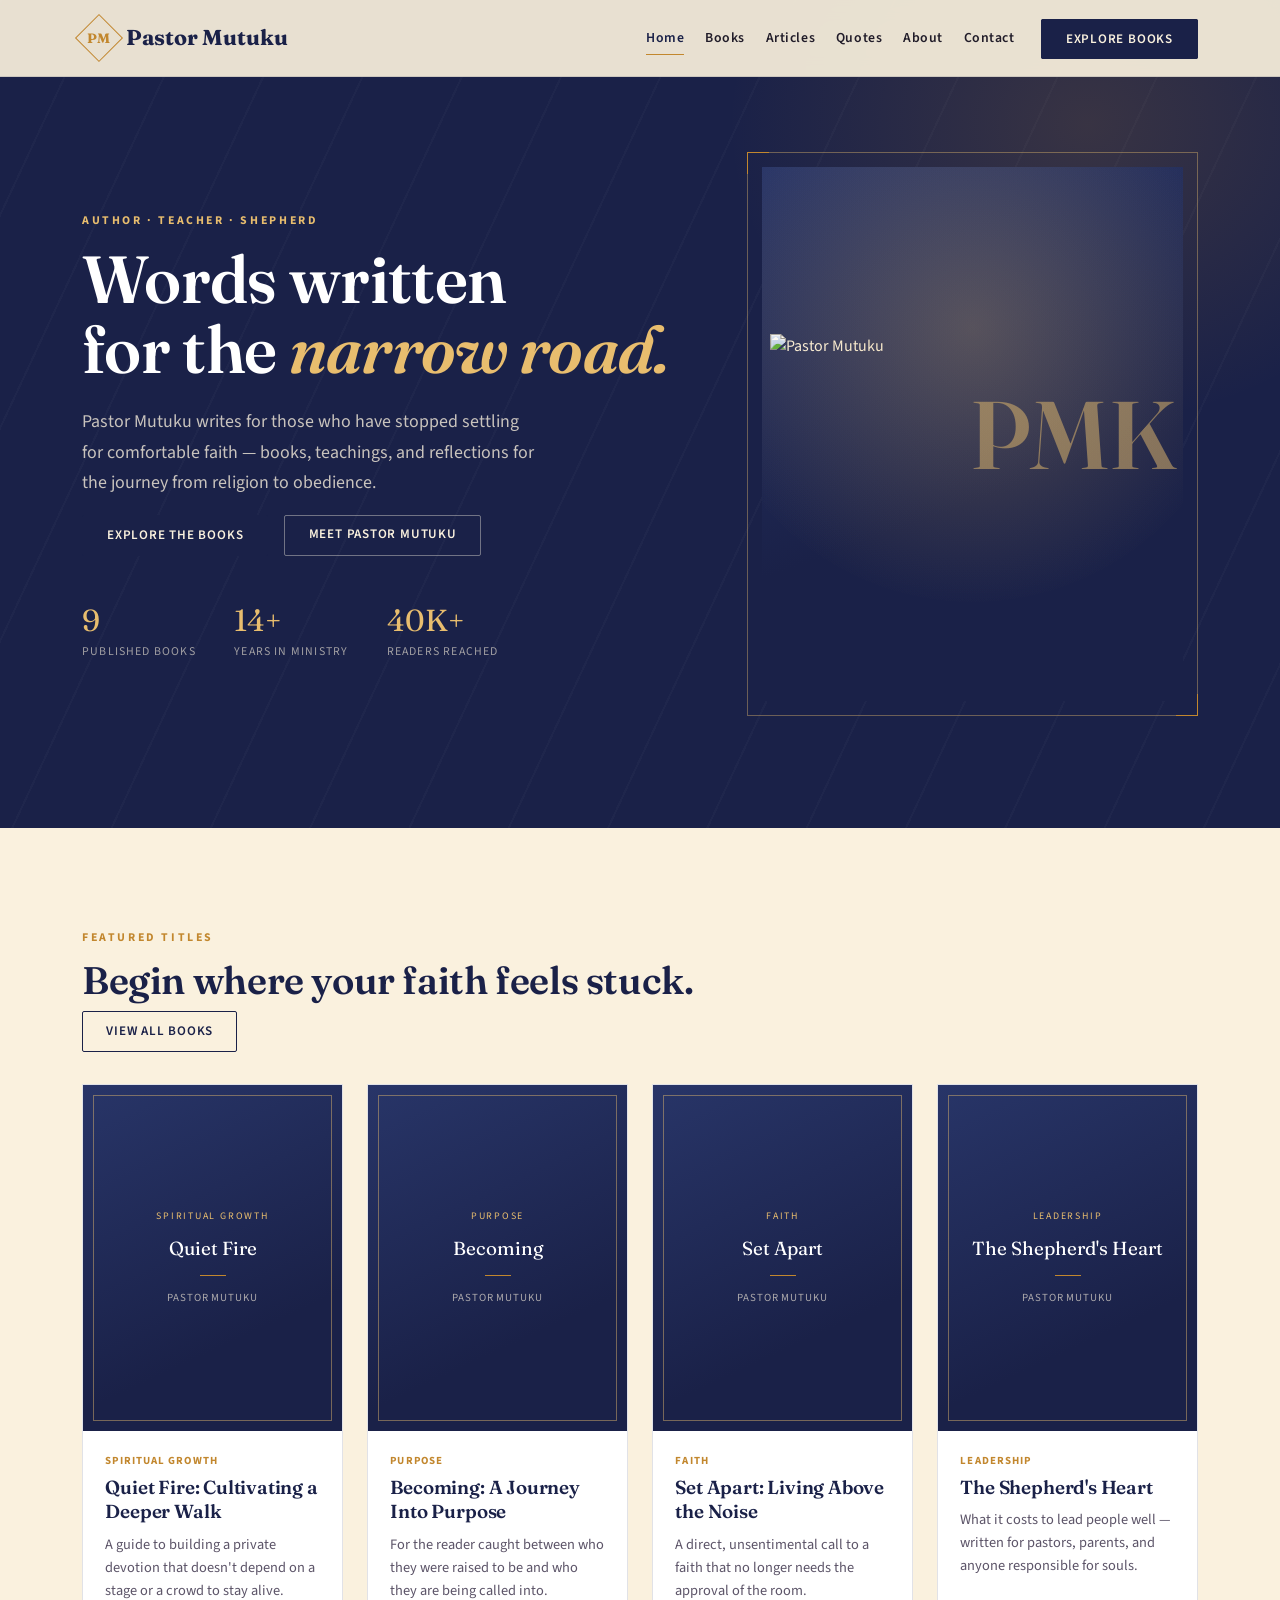
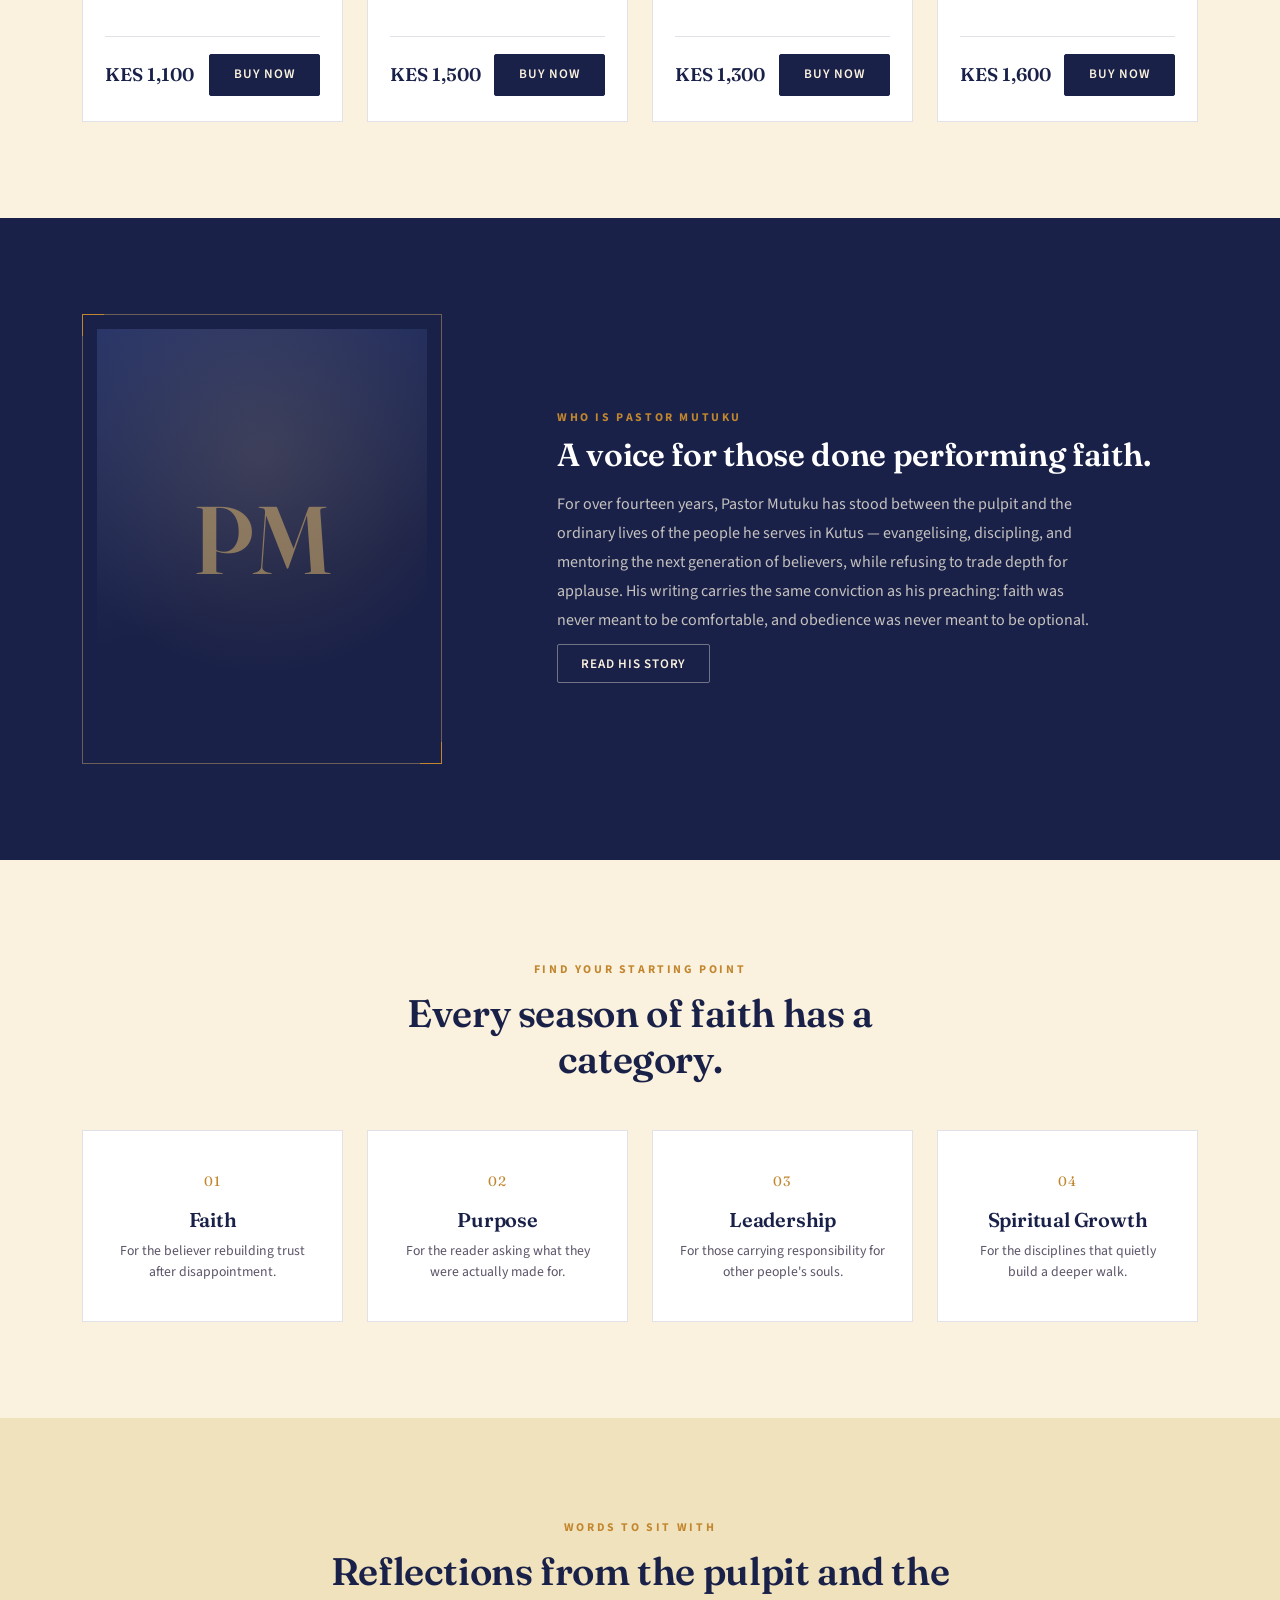
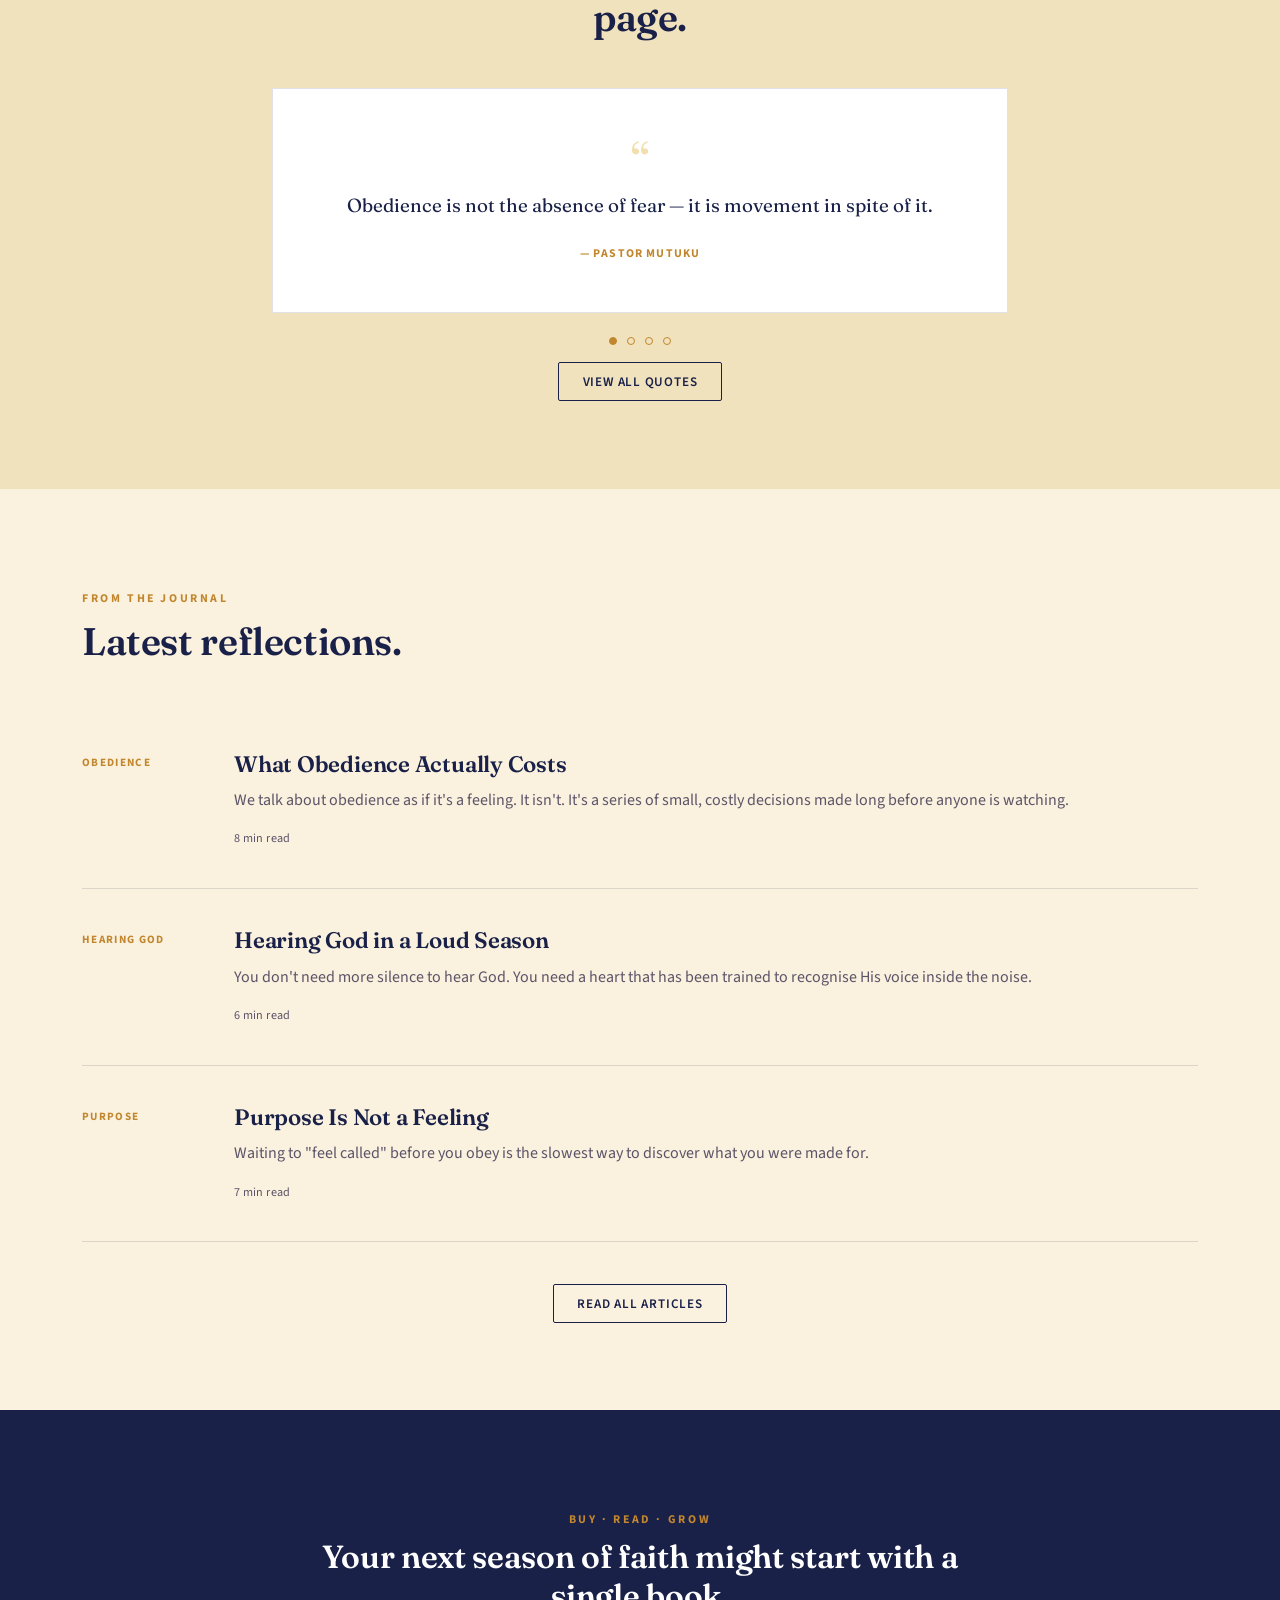
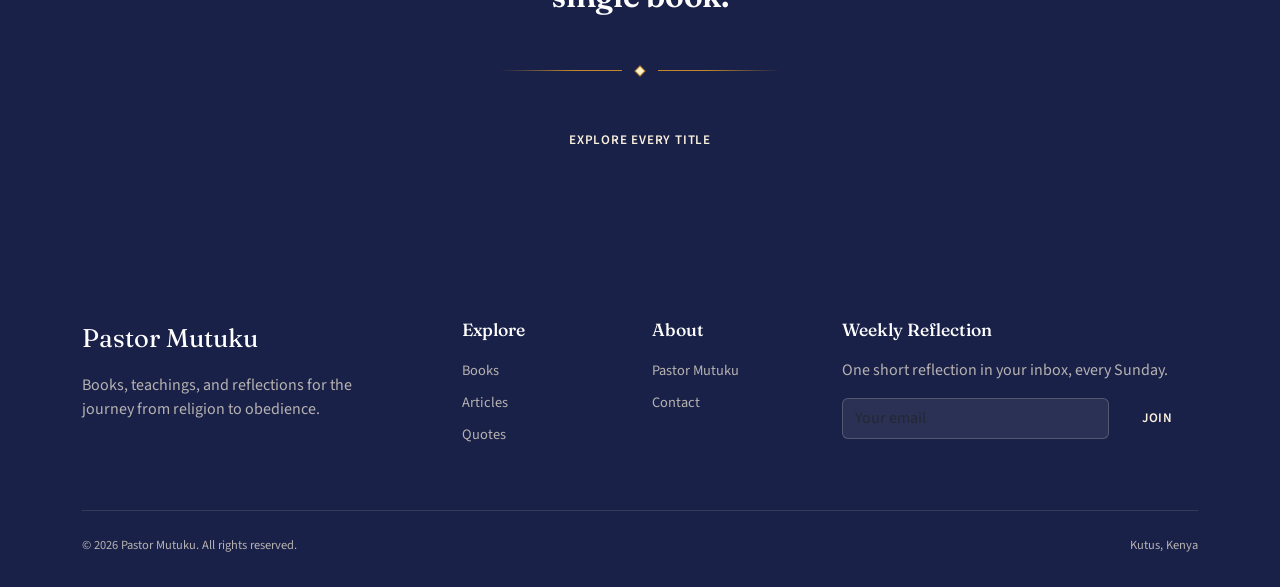
==== commit 3fb74bf0: "Update index.html" ====
--- a/index.html
+++ b/index.html
@@ -60,7 +60,7 @@
         <div class="hero-portrait">
           <div class="frame">
             <div class="frame">
-              <img src="https://scontent-mba2-1.xx.fbcdn.net/v/t39.30808-6/696041240_3161928667667634_4596466412004090824_n.jpg?stp=dst-jpg_tt6&cstp=mx2048x1367&ctp=s2048x1367&_nc_cat=104&ccb=1-7&_nc_sid=833d8c&_nc_eui2=AeEP6HcF0rWP05PZddcveucJ0bIX3ROwujfRshfdE7C6N8AhGpiqucxDIC9VXVt_1AOo2EiLKcYS8BVJ8n8x2tJ6&_nc_ohc=GQQ48FG-CzgQ7kNvwHUjyMp&_nc_oc=AdpEoI4CJGK5CguPLQrjfCTVdzz_SOuhq872mFUC5Jm65g9sFc39dtxja-yaJFBlHYo&_nc_zt=23&_nc_ht=scontent-mba2-1.xx&_nc_gid=jt6QL8FihS3ZRgfn_tKY2w&_nc_ss=7a2a8&oh=00_Af9xCH6iKQAEUJCcZvw7kwQ0Ayjk1VmmR2_X5rD_pWtoJw&oe=6A3AFEA3" alt="Pastor Mutuku" class="profile-img">
+              <img width="200" height="200" src="https://scontent-mba2-1.xx.fbcdn.net/v/t39.30808-6/696041240_3161928667667634_4596466412004090824_n.jpg?stp=dst-jpg_tt6&cstp=mx2048x1367&ctp=s2048x1367&_nc_cat=104&ccb=1-7&_nc_sid=833d8c&_nc_eui2=AeEP6HcF0rWP05PZddcveucJ0bIX3ROwujfRshfdE7C6N8AhGpiqucxDIC9VXVt_1AOo2EiLKcYS8BVJ8n8x2tJ6&_nc_ohc=GQQ48FG-CzgQ7kNvwHUjyMp&_nc_oc=AdpEoI4CJGK5CguPLQrjfCTVdzz_SOuhq872mFUC5Jm65g9sFc39dtxja-yaJFBlHYo&_nc_zt=23&_nc_ht=scontent-mba2-1.xx&_nc_gid=jt6QL8FihS3ZRgfn_tKY2w&_nc_ss=7a2a8&oh=00_Af9xCH6iKQAEUJCcZvw7kwQ0Ayjk1VmmR2_X5rD_pWtoJw&oe=6A3AFEA3" alt="Pastor Mutuku" class="profile-img">
                 <span class="monogram">PMK</span>
               </div>
           </div>
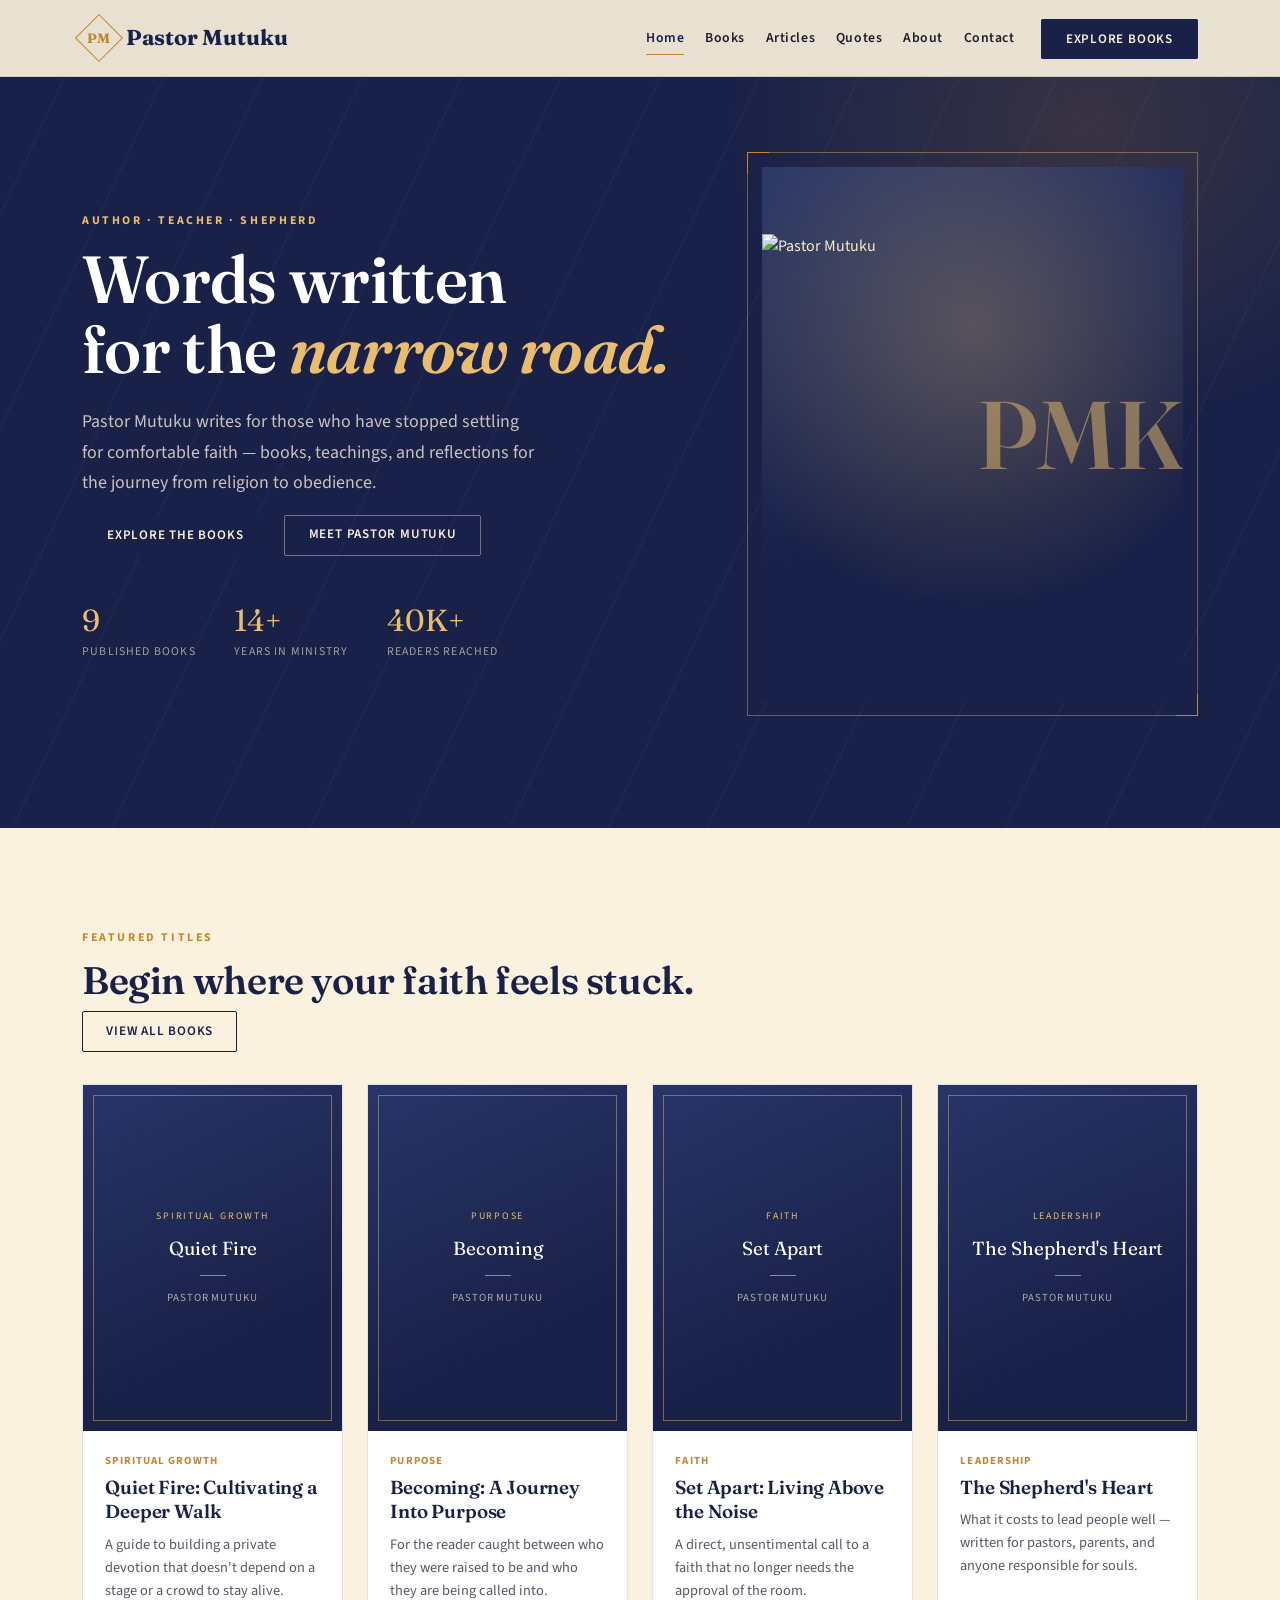
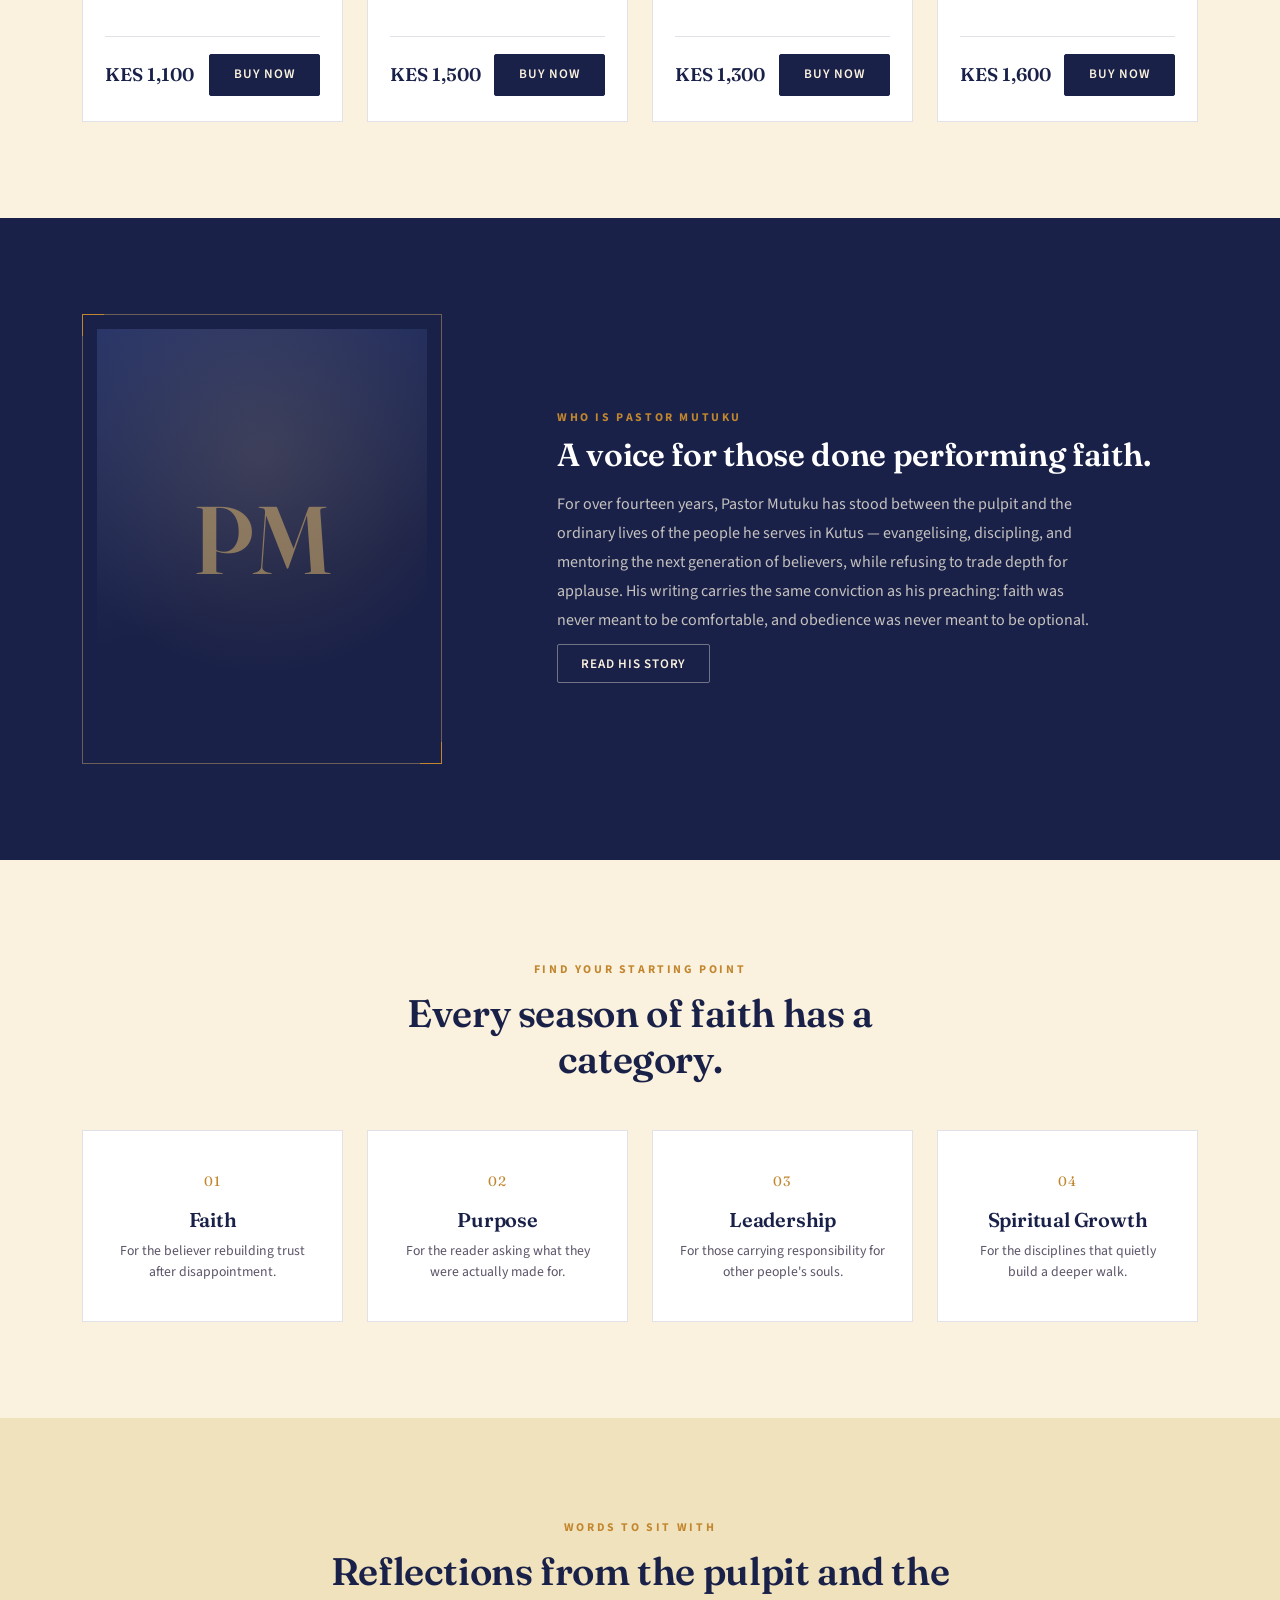
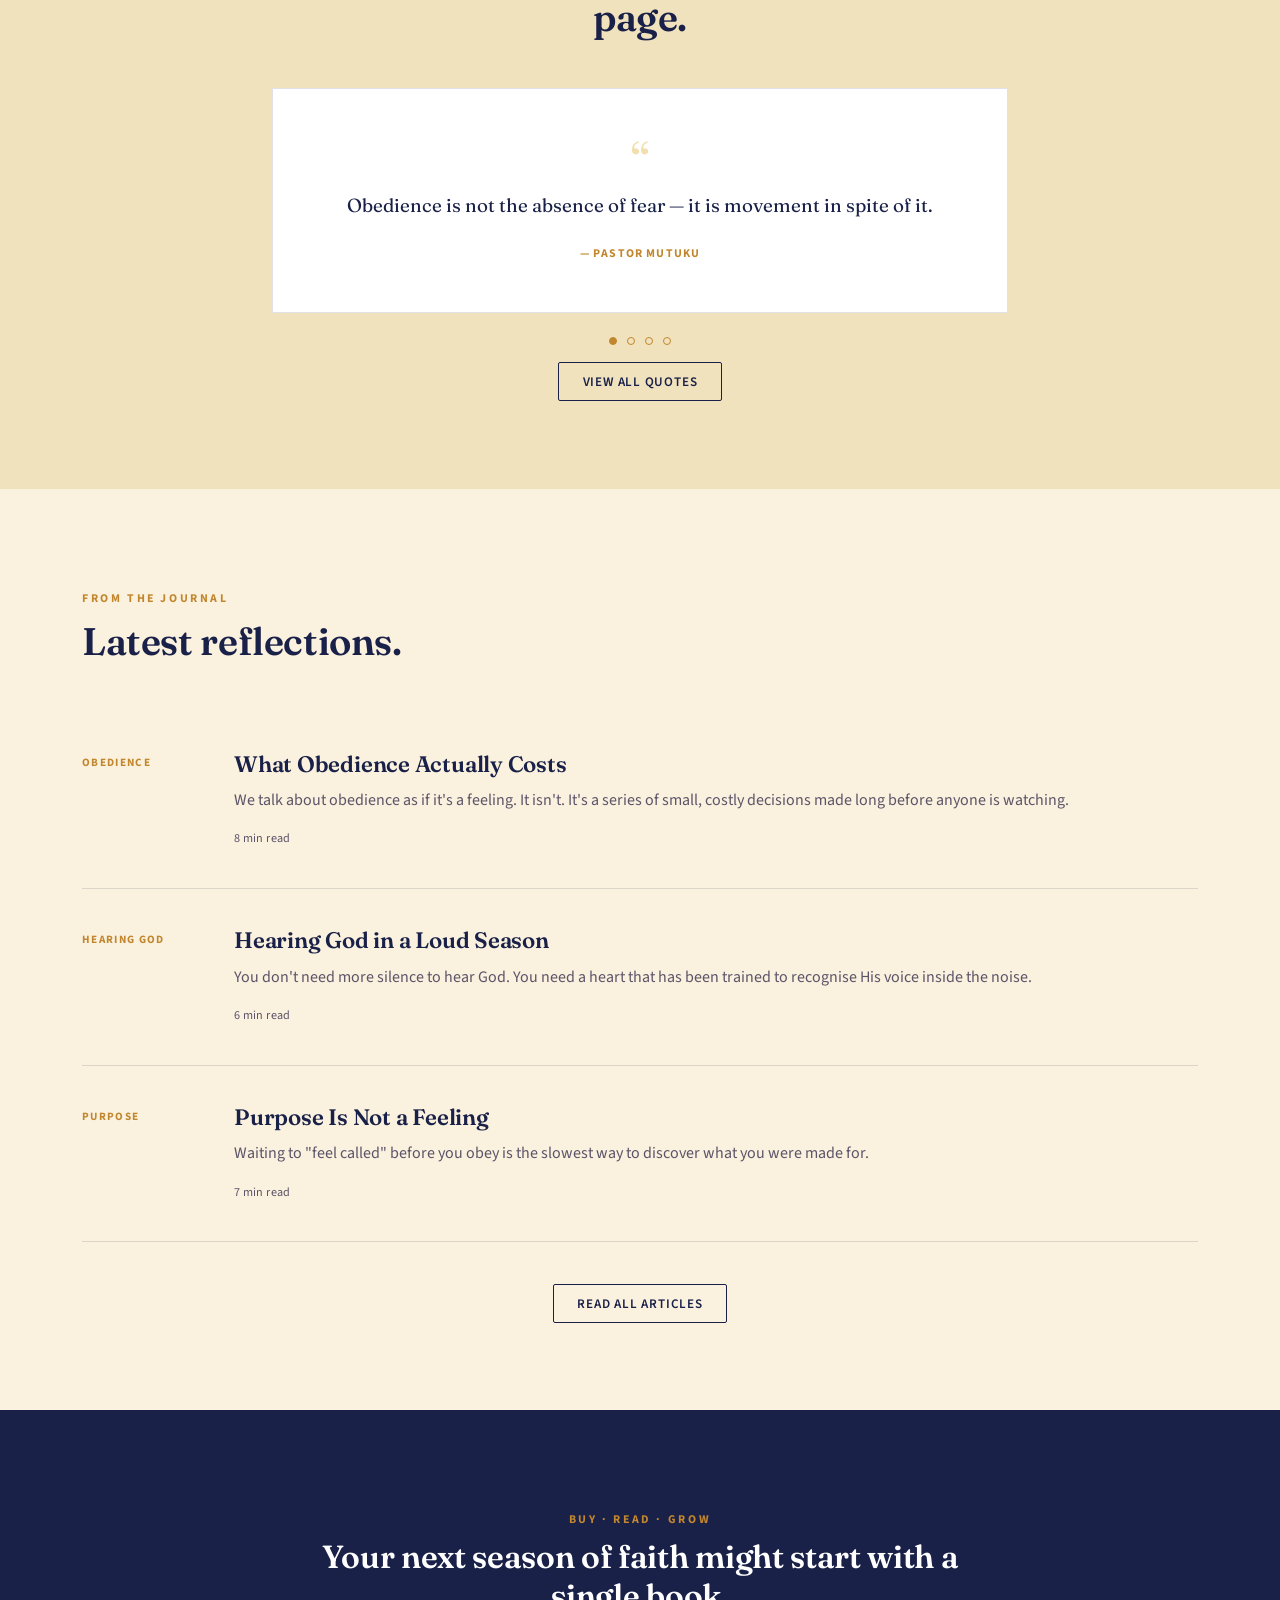
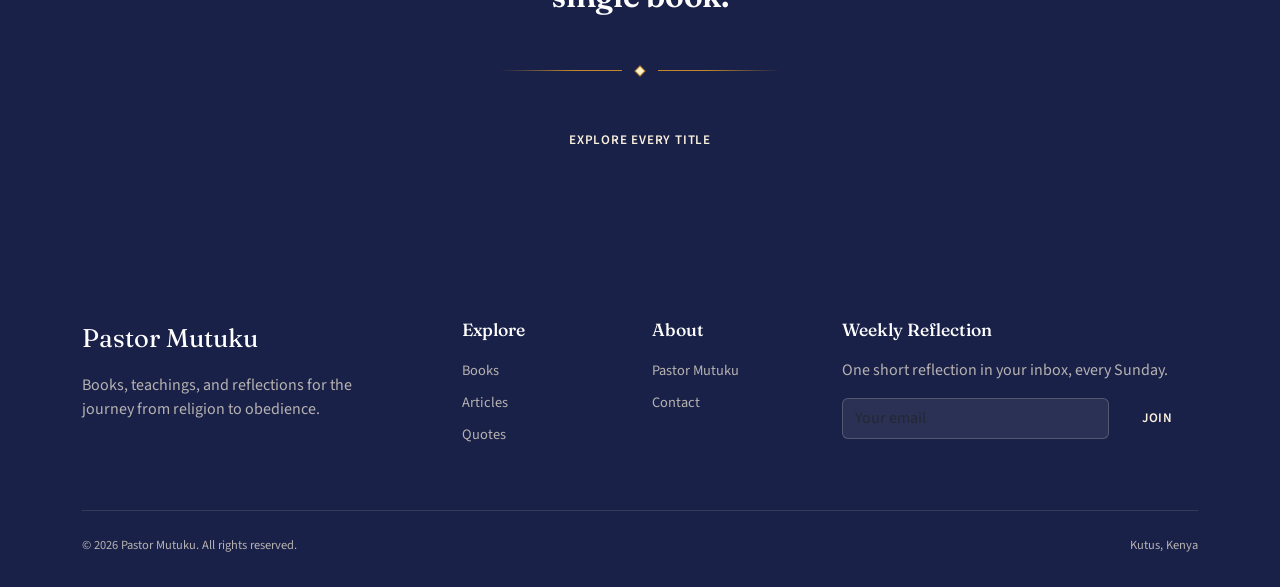
==== commit e0355bae: "Update index.html" ====
--- a/index.html
+++ b/index.html
@@ -60,7 +60,7 @@
         <div class="hero-portrait">
           <div class="frame">
             <div class="frame">
-              <img width="200" height="200" src="https://scontent-mba2-1.xx.fbcdn.net/v/t39.30808-6/696041240_3161928667667634_4596466412004090824_n.jpg?stp=dst-jpg_tt6&cstp=mx2048x1367&ctp=s2048x1367&_nc_cat=104&ccb=1-7&_nc_sid=833d8c&_nc_eui2=AeEP6HcF0rWP05PZddcveucJ0bIX3ROwujfRshfdE7C6N8AhGpiqucxDIC9VXVt_1AOo2EiLKcYS8BVJ8n8x2tJ6&_nc_ohc=GQQ48FG-CzgQ7kNvwHUjyMp&_nc_oc=AdpEoI4CJGK5CguPLQrjfCTVdzz_SOuhq872mFUC5Jm65g9sFc39dtxja-yaJFBlHYo&_nc_zt=23&_nc_ht=scontent-mba2-1.xx&_nc_gid=jt6QL8FihS3ZRgfn_tKY2w&_nc_ss=7a2a8&oh=00_Af9xCH6iKQAEUJCcZvw7kwQ0Ayjk1VmmR2_X5rD_pWtoJw&oe=6A3AFEA3" alt="Pastor Mutuku" class="profile-img">
+              <img width="350" height="400" src="https://scontent-mba2-1.xx.fbcdn.net/v/t39.30808-6/696041240_3161928667667634_4596466412004090824_n.jpg?stp=dst-jpg_tt6&cstp=mx2048x1367&ctp=s2048x1367&_nc_cat=104&ccb=1-7&_nc_sid=833d8c&_nc_eui2=AeEP6HcF0rWP05PZddcveucJ0bIX3ROwujfRshfdE7C6N8AhGpiqucxDIC9VXVt_1AOo2EiLKcYS8BVJ8n8x2tJ6&_nc_ohc=GQQ48FG-CzgQ7kNvwHUjyMp&_nc_oc=AdpEoI4CJGK5CguPLQrjfCTVdzz_SOuhq872mFUC5Jm65g9sFc39dtxja-yaJFBlHYo&_nc_zt=23&_nc_ht=scontent-mba2-1.xx&_nc_gid=jt6QL8FihS3ZRgfn_tKY2w&_nc_ss=7a2a8&oh=00_Af9xCH6iKQAEUJCcZvw7kwQ0Ayjk1VmmR2_X5rD_pWtoJw&oe=6A3AFEA3" alt="Pastor Mutuku" class="profile-img">
                 <span class="monogram">PMK</span>
               </div>
           </div>
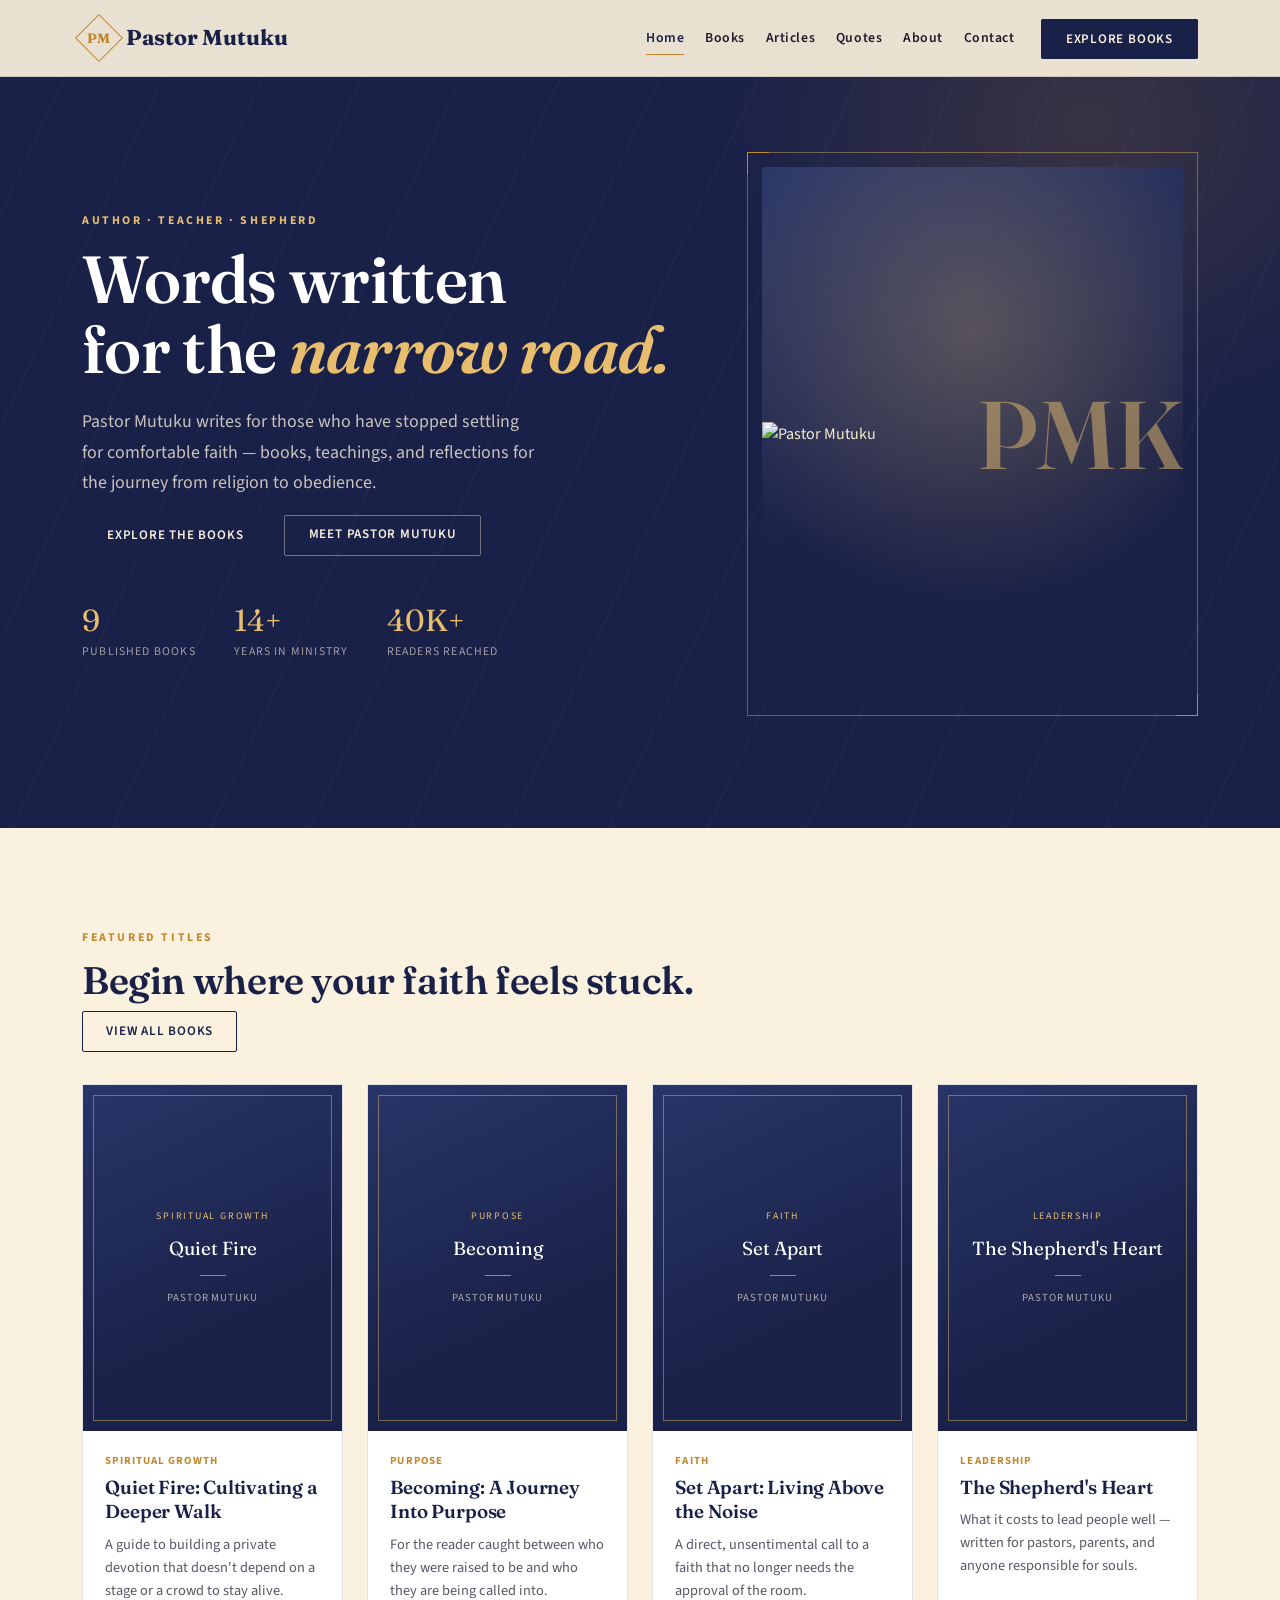
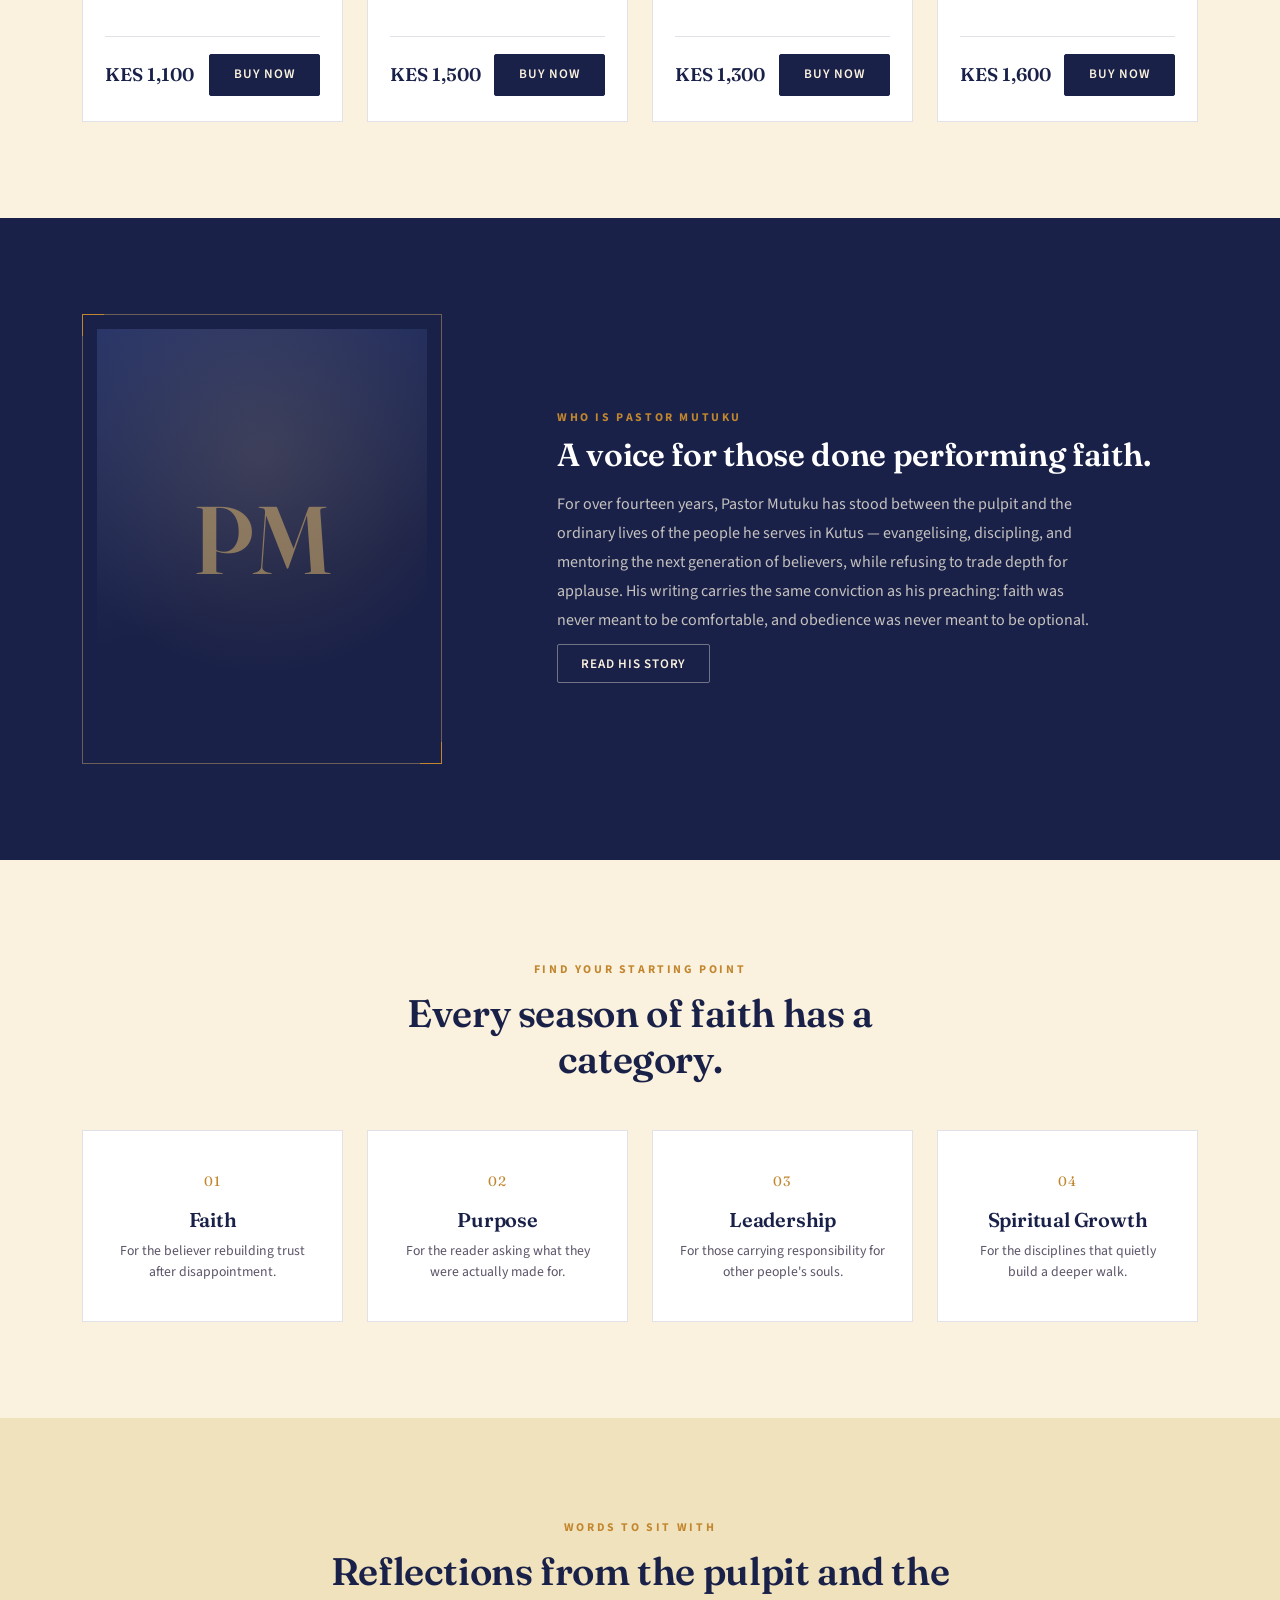
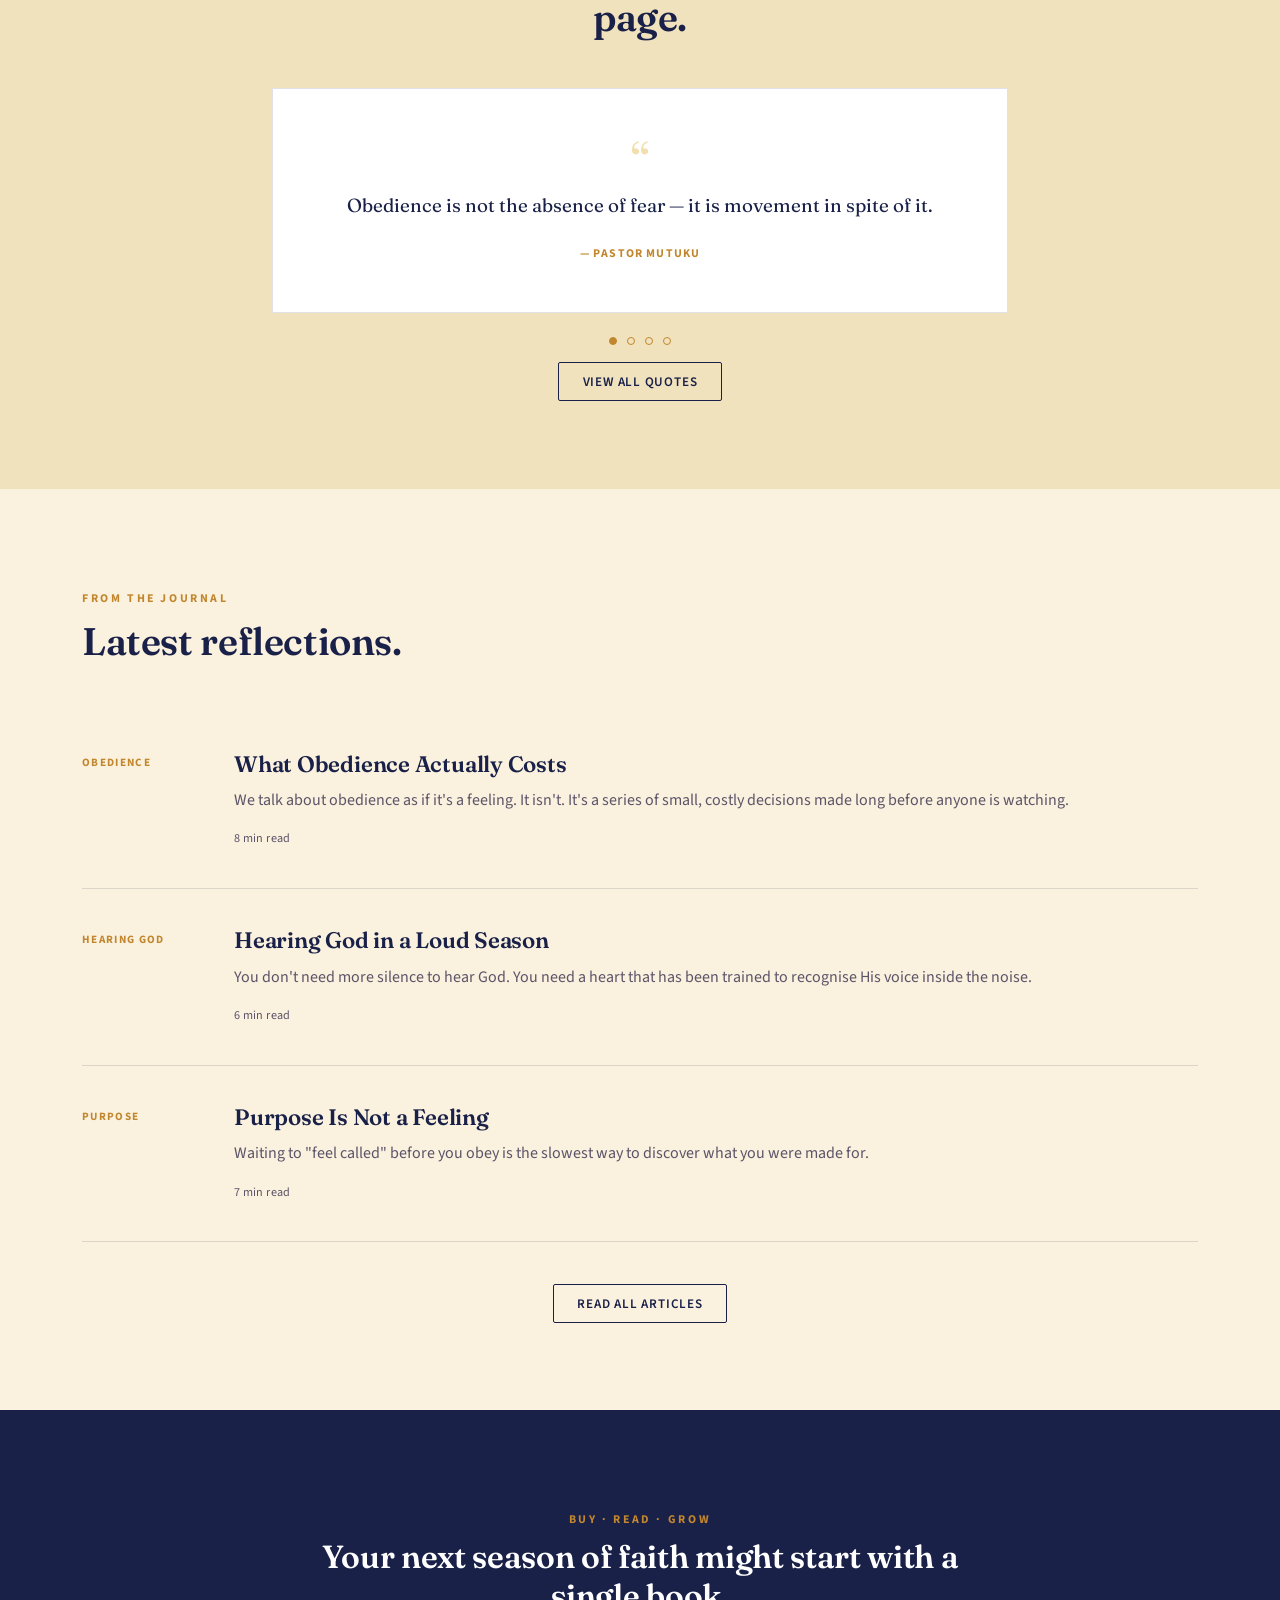
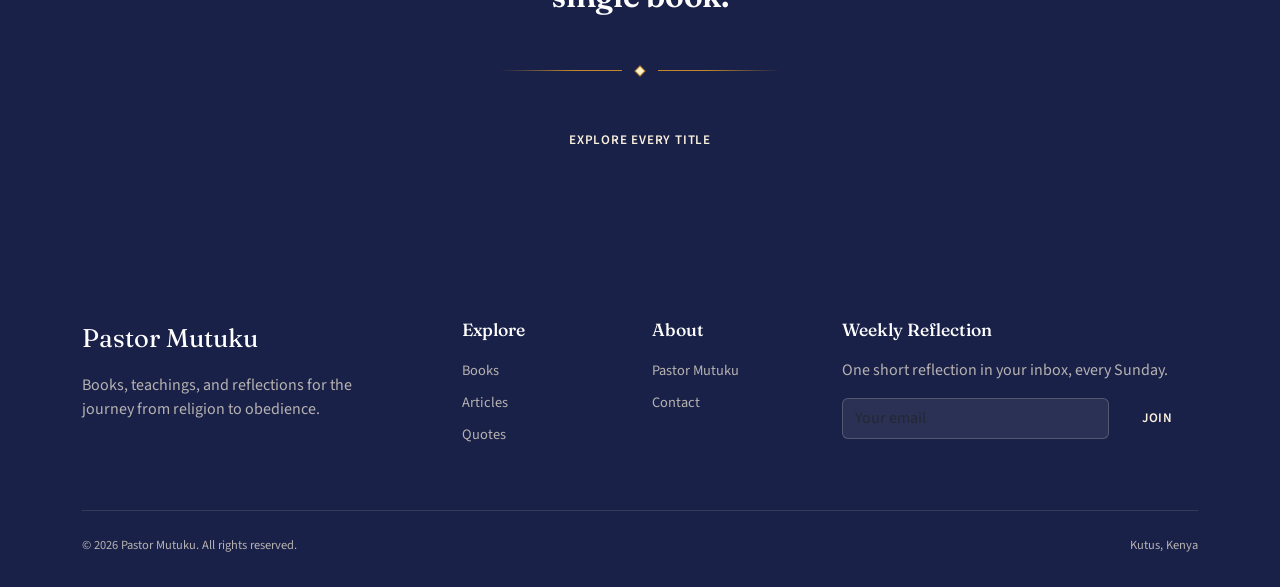
==== commit 5688c7a5: "Update index.html" ====
--- a/index.html
+++ b/index.html
@@ -60,7 +60,7 @@
         <div class="hero-portrait">
           <div class="frame">
             <div class="frame">
-              <img width="350" height="400" src="https://scontent-mba2-1.xx.fbcdn.net/v/t39.30808-6/696041240_3161928667667634_4596466412004090824_n.jpg?stp=dst-jpg_tt6&cstp=mx2048x1367&ctp=s2048x1367&_nc_cat=104&ccb=1-7&_nc_sid=833d8c&_nc_eui2=AeEP6HcF0rWP05PZddcveucJ0bIX3ROwujfRshfdE7C6N8AhGpiqucxDIC9VXVt_1AOo2EiLKcYS8BVJ8n8x2tJ6&_nc_ohc=GQQ48FG-CzgQ7kNvwHUjyMp&_nc_oc=AdpEoI4CJGK5CguPLQrjfCTVdzz_SOuhq872mFUC5Jm65g9sFc39dtxja-yaJFBlHYo&_nc_zt=23&_nc_ht=scontent-mba2-1.xx&_nc_gid=jt6QL8FihS3ZRgfn_tKY2w&_nc_ss=7a2a8&oh=00_Af9xCH6iKQAEUJCcZvw7kwQ0Ayjk1VmmR2_X5rD_pWtoJw&oe=6A3AFEA3" alt="Pastor Mutuku" class="profile-img">
+              <img width="350" src="https://scontent-mba2-1.xx.fbcdn.net/v/t39.30808-6/696041240_3161928667667634_4596466412004090824_n.jpg?stp=dst-jpg_tt6&cstp=mx2048x1367&ctp=s2048x1367&_nc_cat=104&ccb=1-7&_nc_sid=833d8c&_nc_eui2=AeEP6HcF0rWP05PZddcveucJ0bIX3ROwujfRshfdE7C6N8AhGpiqucxDIC9VXVt_1AOo2EiLKcYS8BVJ8n8x2tJ6&_nc_ohc=GQQ48FG-CzgQ7kNvwHUjyMp&_nc_oc=AdpEoI4CJGK5CguPLQrjfCTVdzz_SOuhq872mFUC5Jm65g9sFc39dtxja-yaJFBlHYo&_nc_zt=23&_nc_ht=scontent-mba2-1.xx&_nc_gid=jt6QL8FihS3ZRgfn_tKY2w&_nc_ss=7a2a8&oh=00_Af9xCH6iKQAEUJCcZvw7kwQ0Ayjk1VmmR2_X5rD_pWtoJw&oe=6A3AFEA3" alt="Pastor Mutuku" class="profile-img">
                 <span class="monogram">PMK</span>
               </div>
           </div>
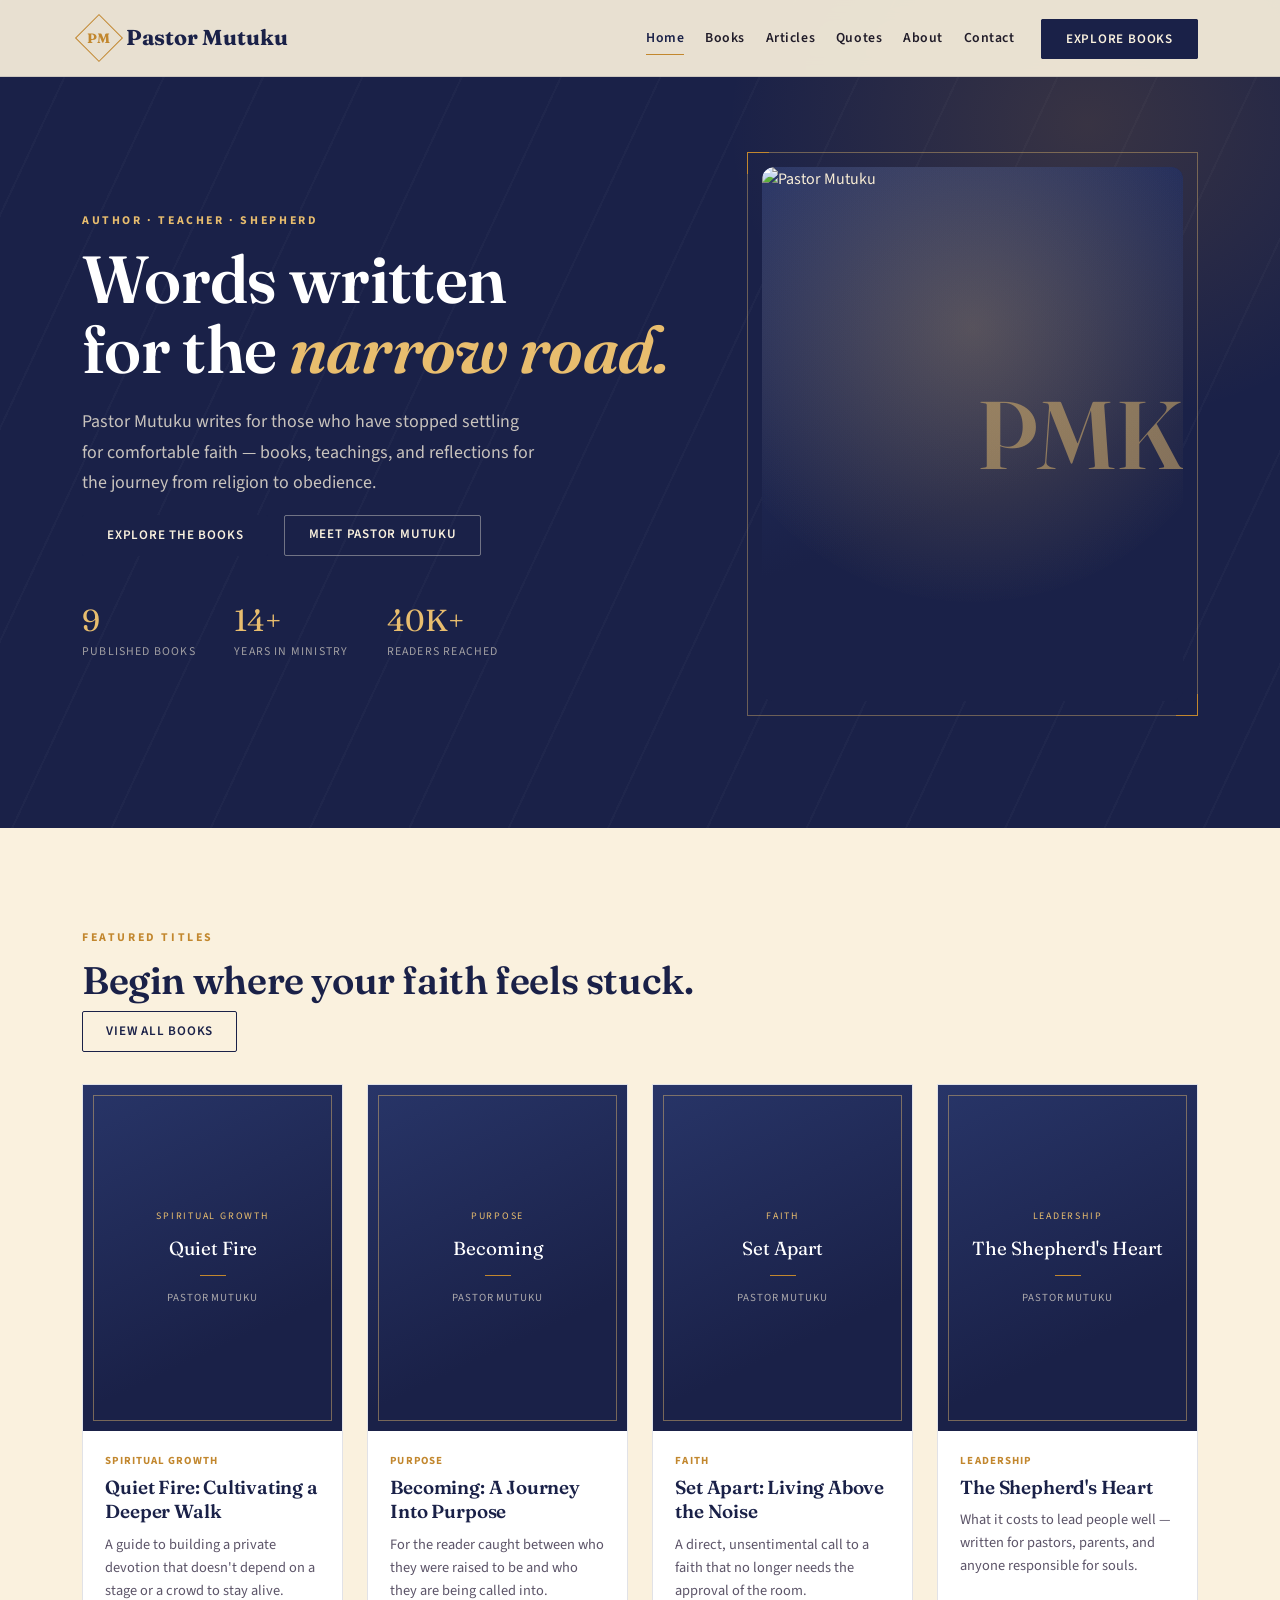
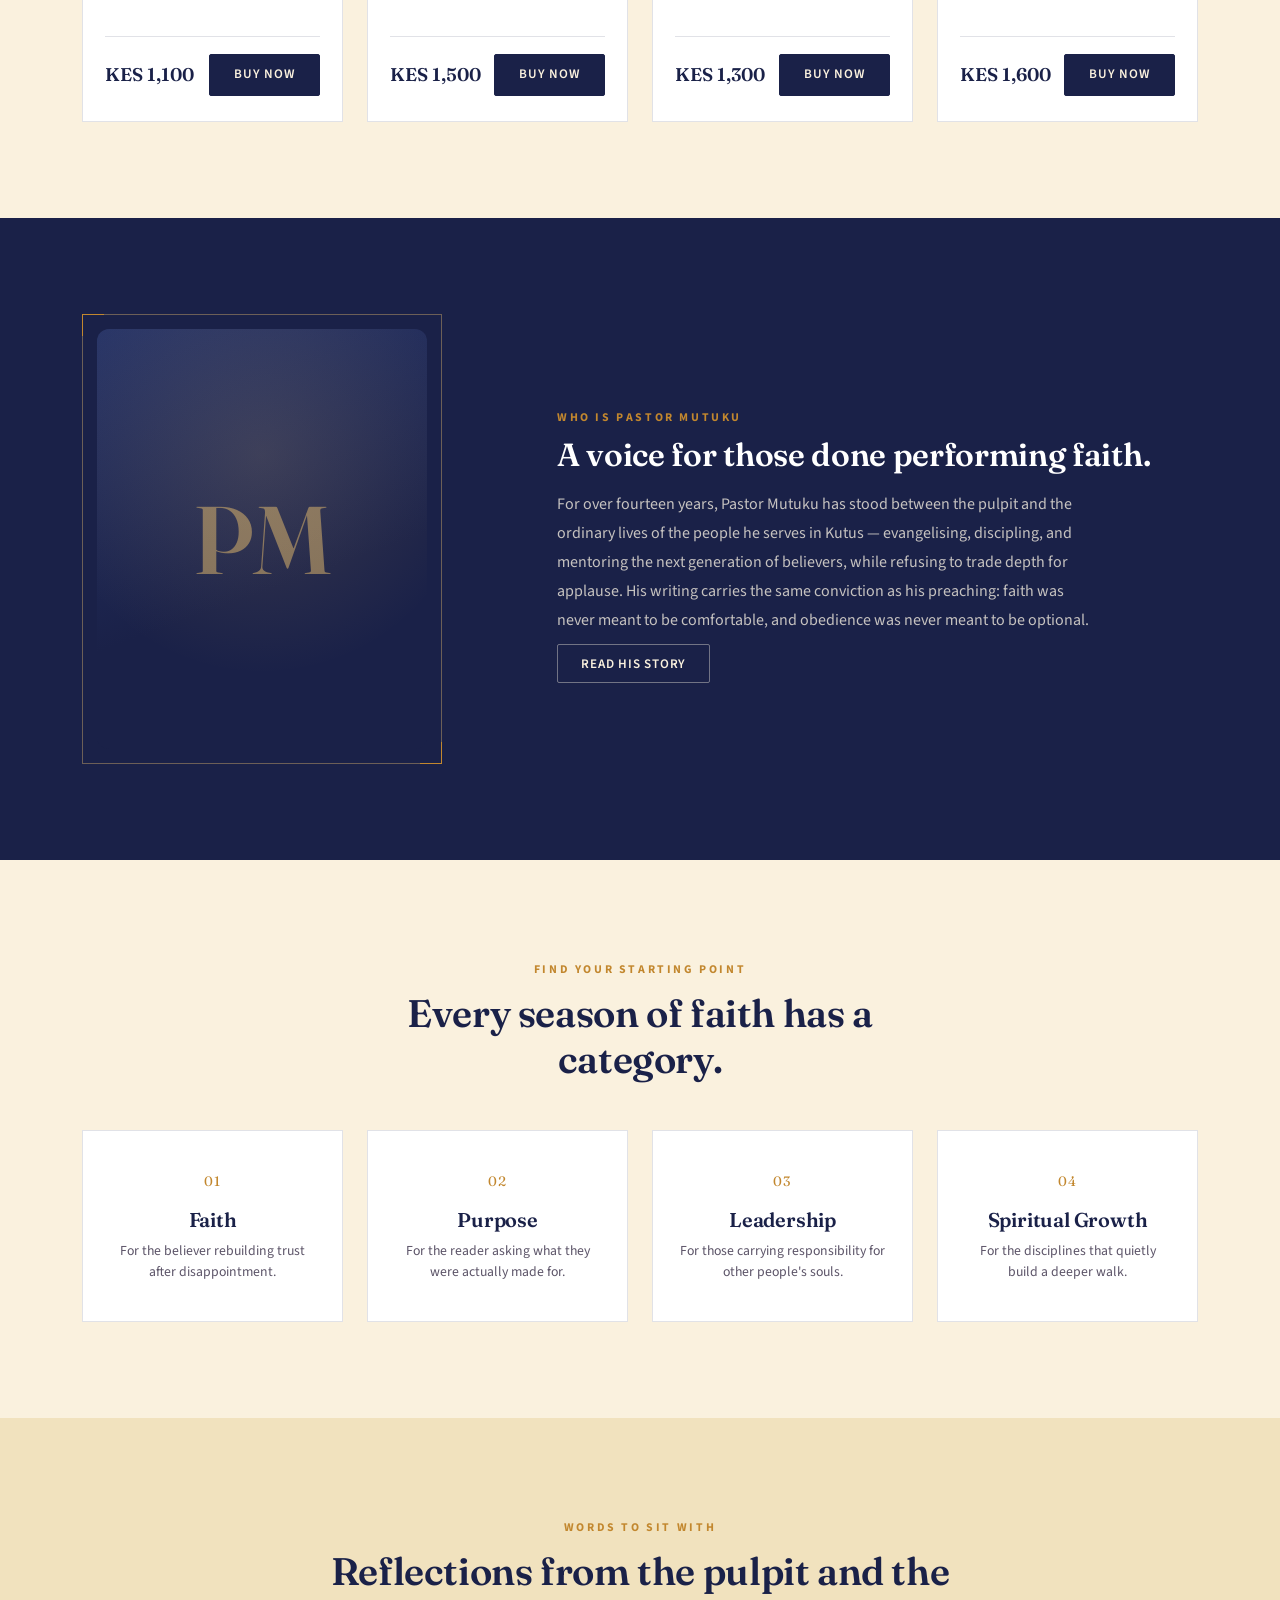
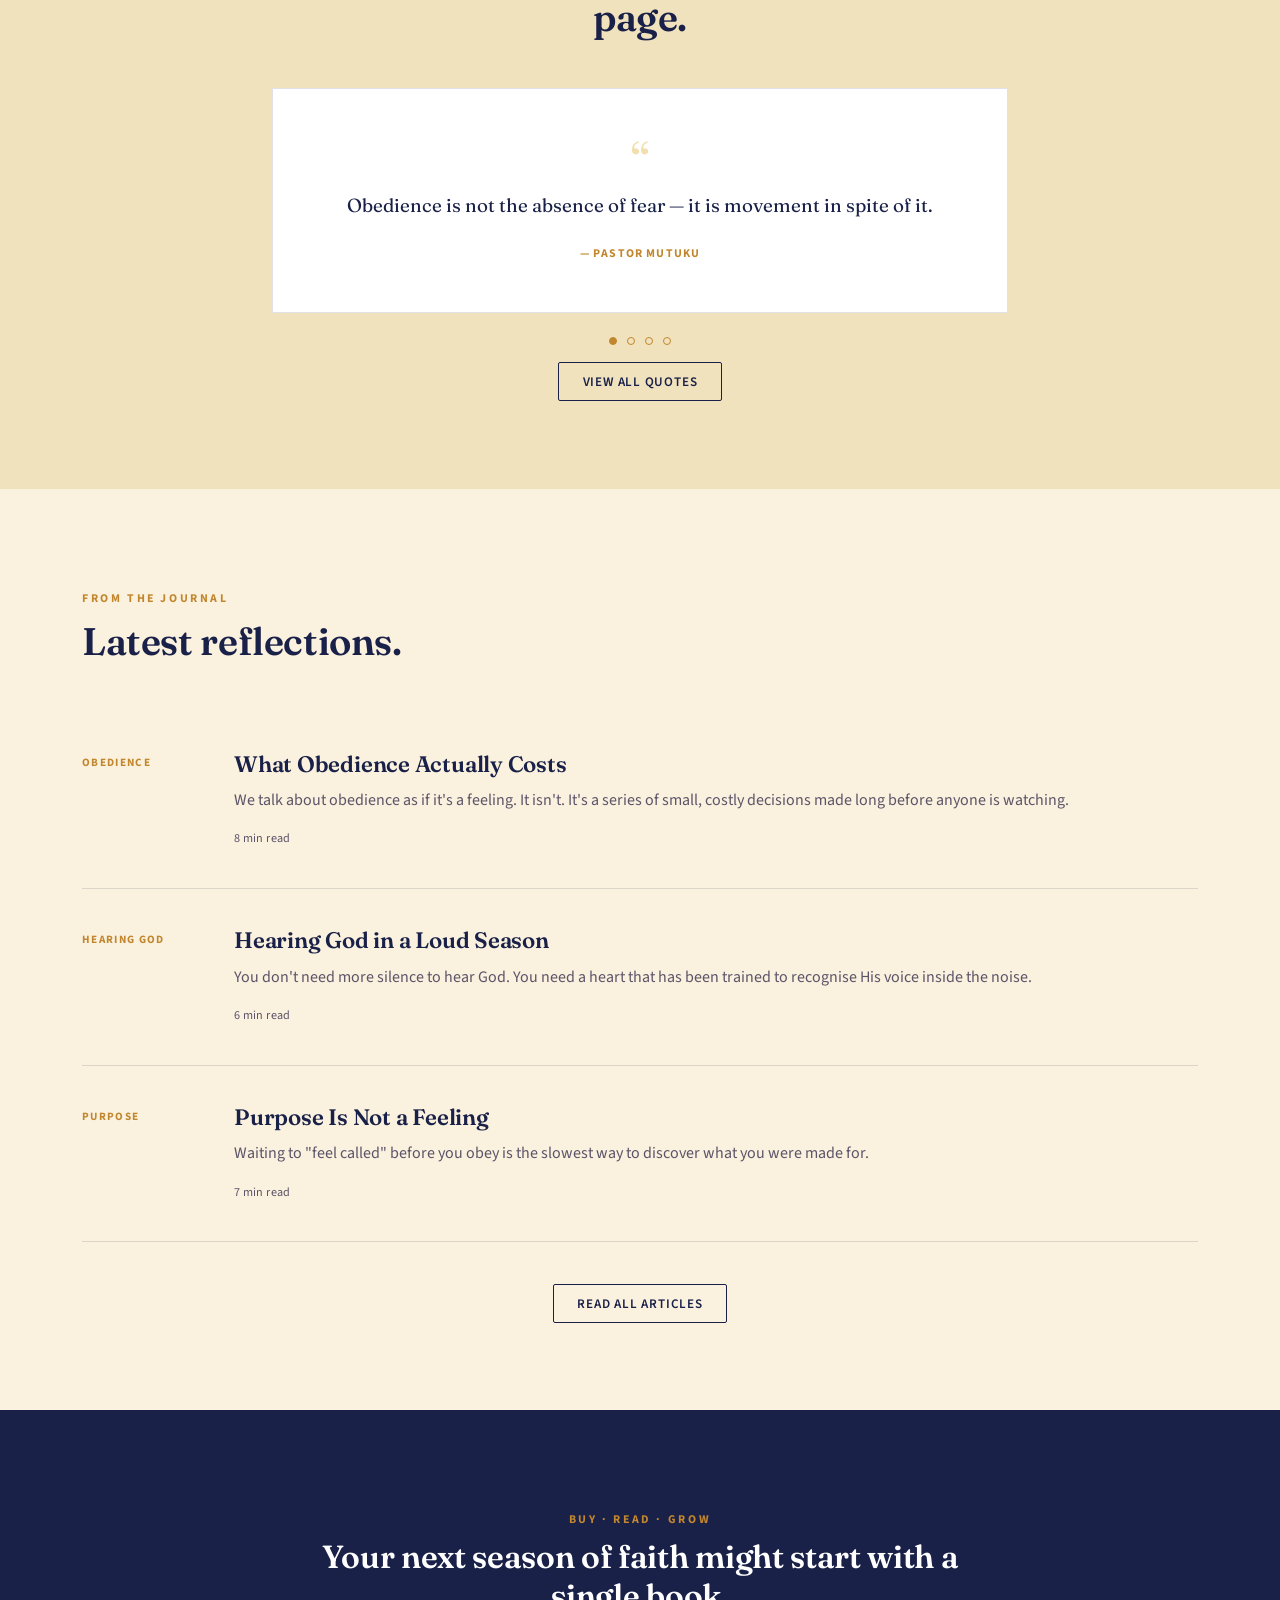
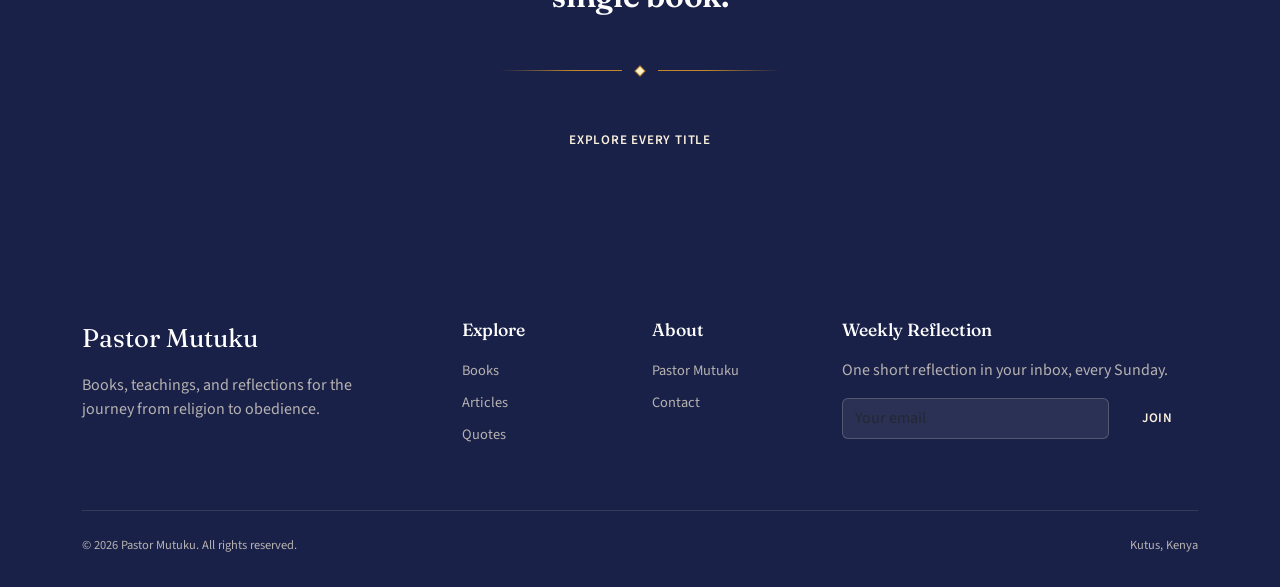
==== commit 71b37345: "Update index.html" ====
--- a/index.html
+++ b/index.html
@@ -60,7 +60,7 @@
         <div class="hero-portrait">
           <div class="frame">
             <div class="frame">
-              <img width="350" src="https://scontent-mba2-1.xx.fbcdn.net/v/t39.30808-6/696041240_3161928667667634_4596466412004090824_n.jpg?stp=dst-jpg_tt6&cstp=mx2048x1367&ctp=s2048x1367&_nc_cat=104&ccb=1-7&_nc_sid=833d8c&_nc_eui2=AeEP6HcF0rWP05PZddcveucJ0bIX3ROwujfRshfdE7C6N8AhGpiqucxDIC9VXVt_1AOo2EiLKcYS8BVJ8n8x2tJ6&_nc_ohc=GQQ48FG-CzgQ7kNvwHUjyMp&_nc_oc=AdpEoI4CJGK5CguPLQrjfCTVdzz_SOuhq872mFUC5Jm65g9sFc39dtxja-yaJFBlHYo&_nc_zt=23&_nc_ht=scontent-mba2-1.xx&_nc_gid=jt6QL8FihS3ZRgfn_tKY2w&_nc_ss=7a2a8&oh=00_Af9xCH6iKQAEUJCcZvw7kwQ0Ayjk1VmmR2_X5rD_pWtoJw&oe=6A3AFEA3" alt="Pastor Mutuku" class="profile-img">
+              <img src="https://scontent-mba2-1.xx.fbcdn.net/v/t39.30808-6/696041240_3161928667667634_4596466412004090824_n.jpg?stp=dst-jpg_tt6&cstp=mx2048x1367&ctp=s2048x1367&_nc_cat=104&ccb=1-7&_nc_sid=833d8c&_nc_eui2=AeEP6HcF0rWP05PZddcveucJ0bIX3ROwujfRshfdE7C6N8AhGpiqucxDIC9VXVt_1AOo2EiLKcYS8BVJ8n8x2tJ6&_nc_ohc=GQQ48FG-CzgQ7kNvwHUjyMp&_nc_oc=AdpEoI4CJGK5CguPLQrjfCTVdzz_SOuhq872mFUC5Jm65g9sFc39dtxja-yaJFBlHYo&_nc_zt=23&_nc_ht=scontent-mba2-1.xx&_nc_gid=jt6QL8FihS3ZRgfn_tKY2w&_nc_ss=7a2a8&oh=00_Af9xCH6iKQAEUJCcZvw7kwQ0Ayjk1VmmR2_X5rD_pWtoJw&oe=6A3AFEA3" alt="Pastor Mutuku" class="profile-img">
                 <span class="monogram">PMK</span>
               </div>
           </div>
--- a/style.css
+++ b/style.css
@@ -283,6 +283,19 @@
 .bg-ink h2, .bg-ink h3, .bg-ink h4 { color: var(--white); }
 .bg-deep { background: var(--parchment-deep); }
 
+.frame {
+  width: 280px;          /* control container size */
+  height: 350px;         /* fixed height for consistency */
+  margin: auto;
+  overflow: hidden;
+  border-radius: 12px;
+}
+
+.profile-img {
+  width: 100%;
+  height: 100%;
+  object-fit: cover;     /* prevents stretching */
+}
 /* --------------------------------------------------------------------
    BOOK CARD
    -------------------------------------------------------------------- */
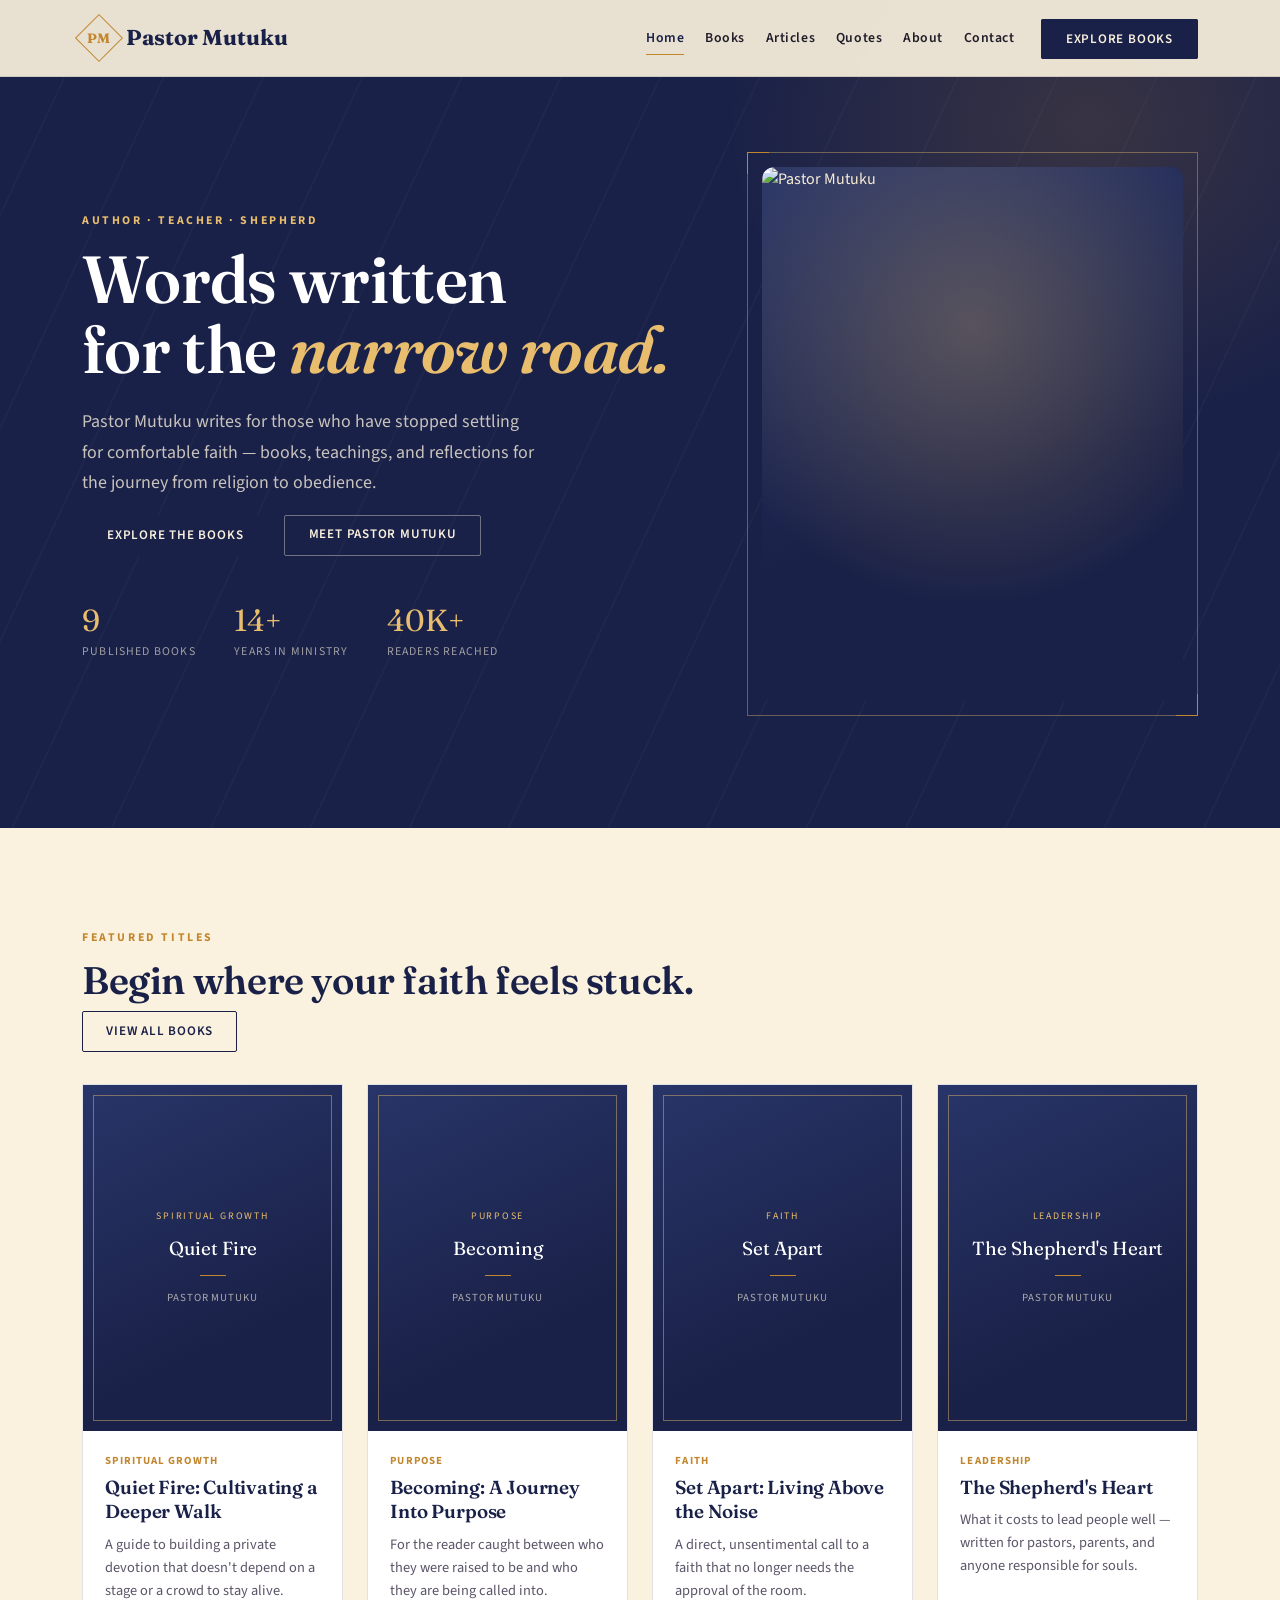
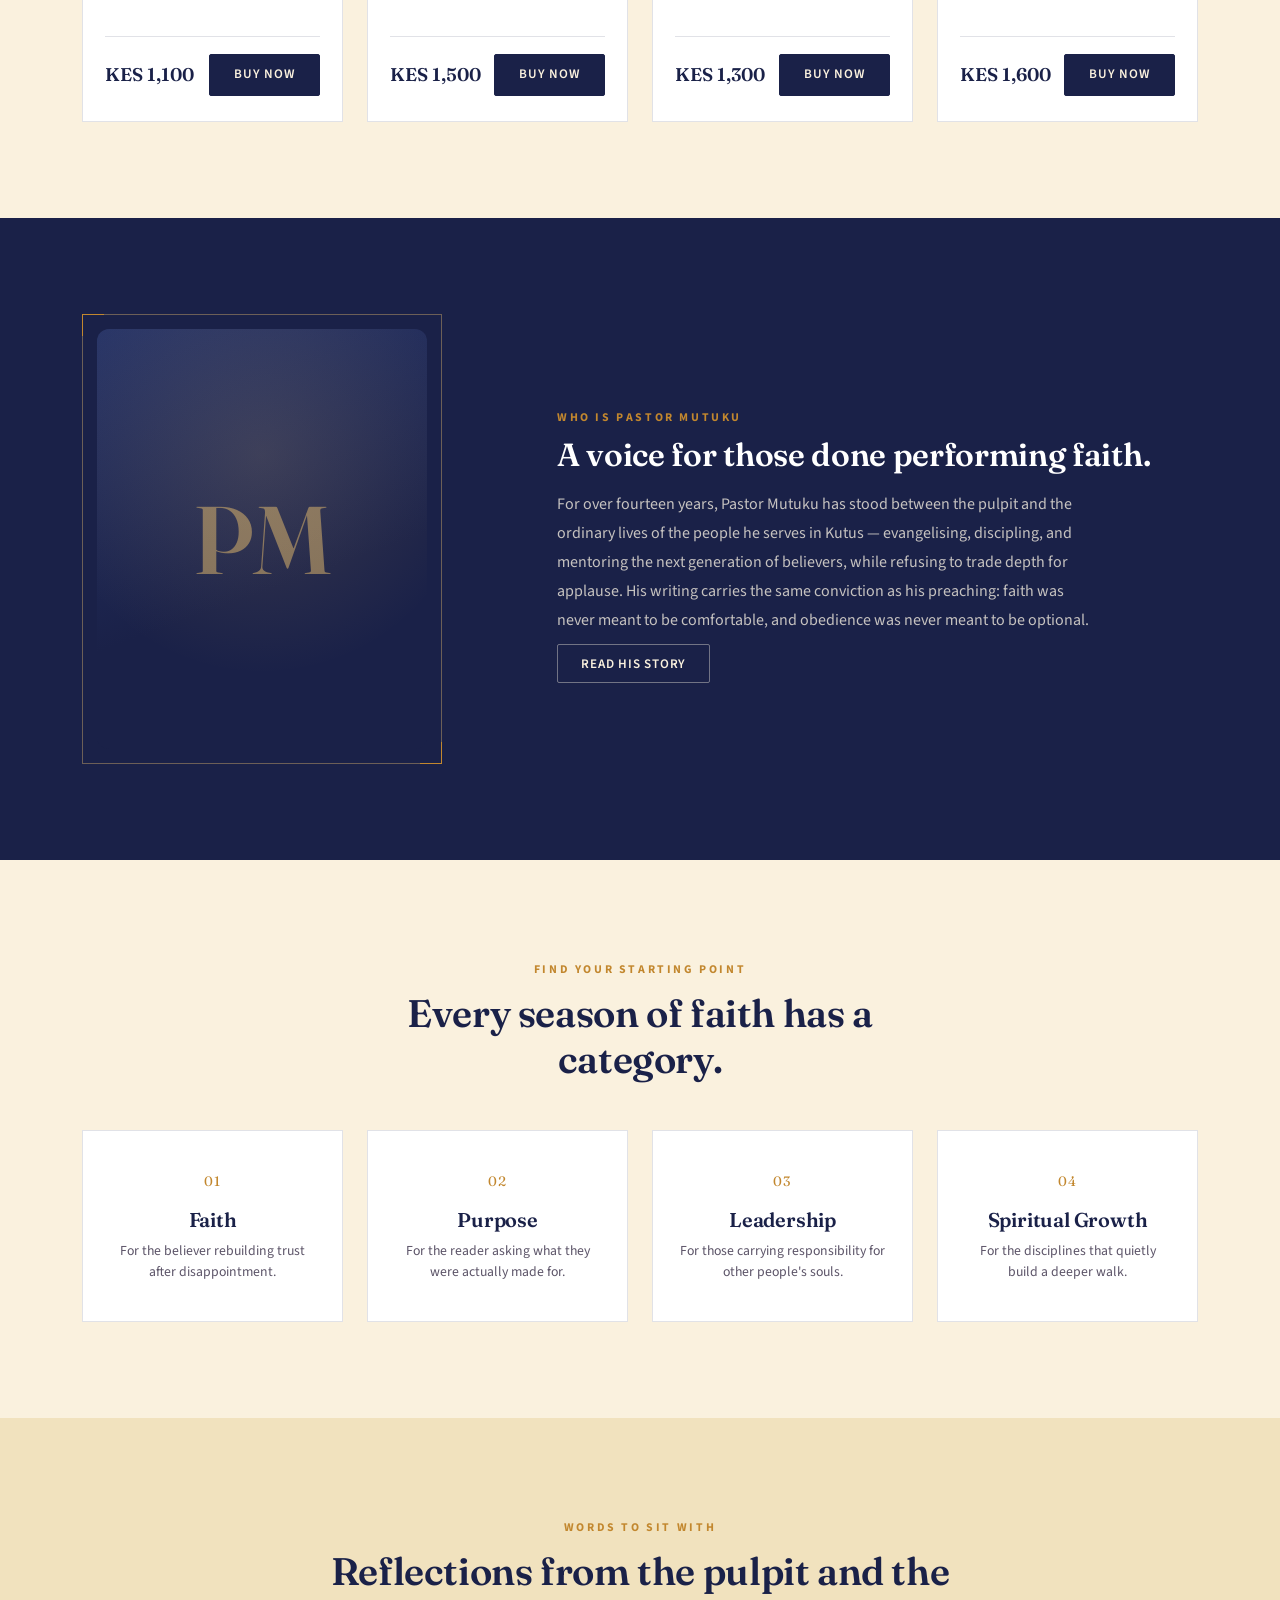
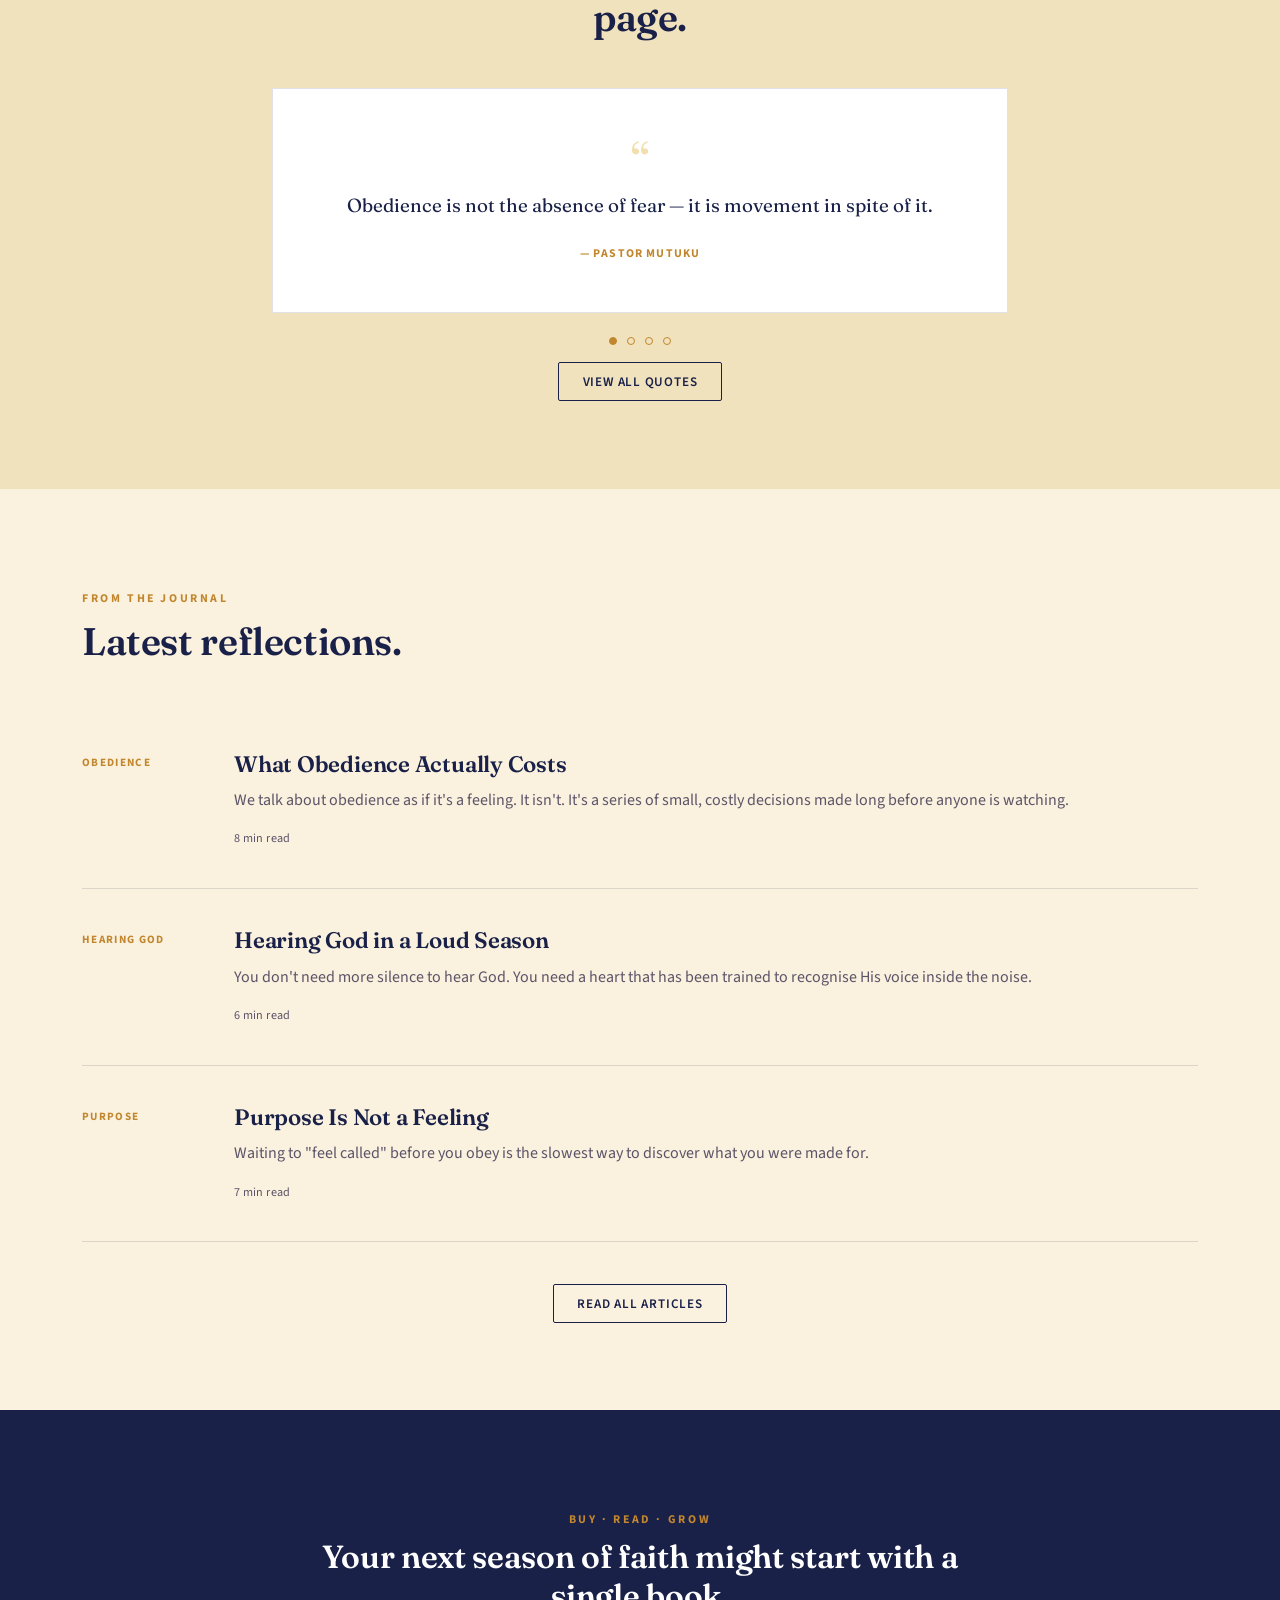
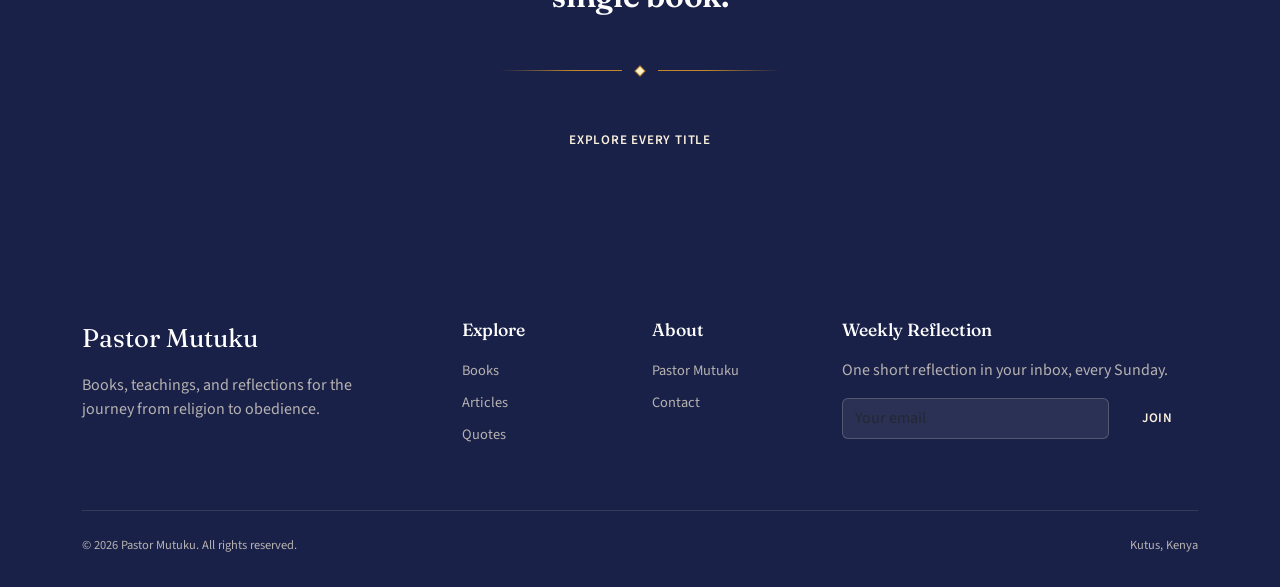
==== commit 0be0f0b1: "Update index.html" ====
--- a/index.html
+++ b/index.html
@@ -61,7 +61,7 @@
           <div class="frame">
             <div class="frame">
               <img src="https://scontent-mba2-1.xx.fbcdn.net/v/t39.30808-6/696041240_3161928667667634_4596466412004090824_n.jpg?stp=dst-jpg_tt6&cstp=mx2048x1367&ctp=s2048x1367&_nc_cat=104&ccb=1-7&_nc_sid=833d8c&_nc_eui2=AeEP6HcF0rWP05PZddcveucJ0bIX3ROwujfRshfdE7C6N8AhGpiqucxDIC9VXVt_1AOo2EiLKcYS8BVJ8n8x2tJ6&_nc_ohc=GQQ48FG-CzgQ7kNvwHUjyMp&_nc_oc=AdpEoI4CJGK5CguPLQrjfCTVdzz_SOuhq872mFUC5Jm65g9sFc39dtxja-yaJFBlHYo&_nc_zt=23&_nc_ht=scontent-mba2-1.xx&_nc_gid=jt6QL8FihS3ZRgfn_tKY2w&_nc_ss=7a2a8&oh=00_Af9xCH6iKQAEUJCcZvw7kwQ0Ayjk1VmmR2_X5rD_pWtoJw&oe=6A3AFEA3" alt="Pastor Mutuku" class="profile-img">
-                <span class="monogram">PMK</span>
+               
               </div>
           </div>
           <span class="corner tl"></span>
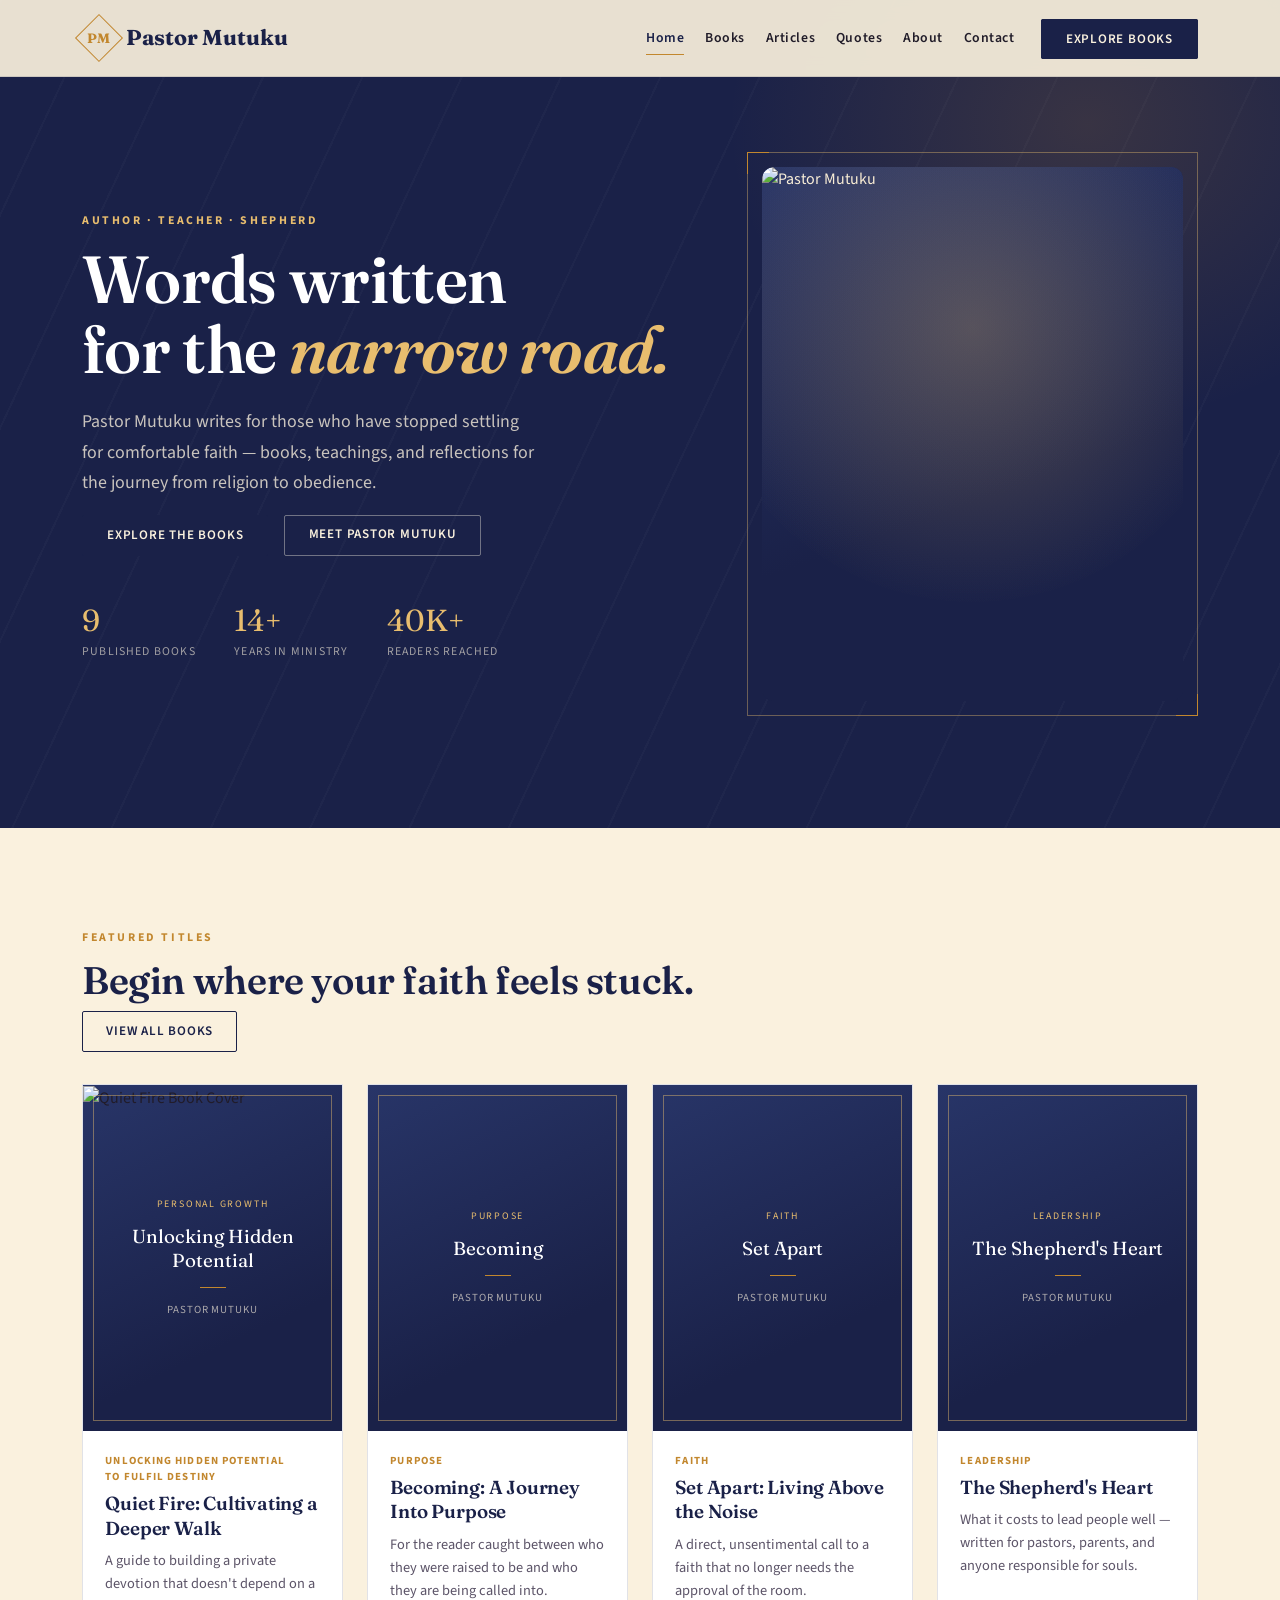
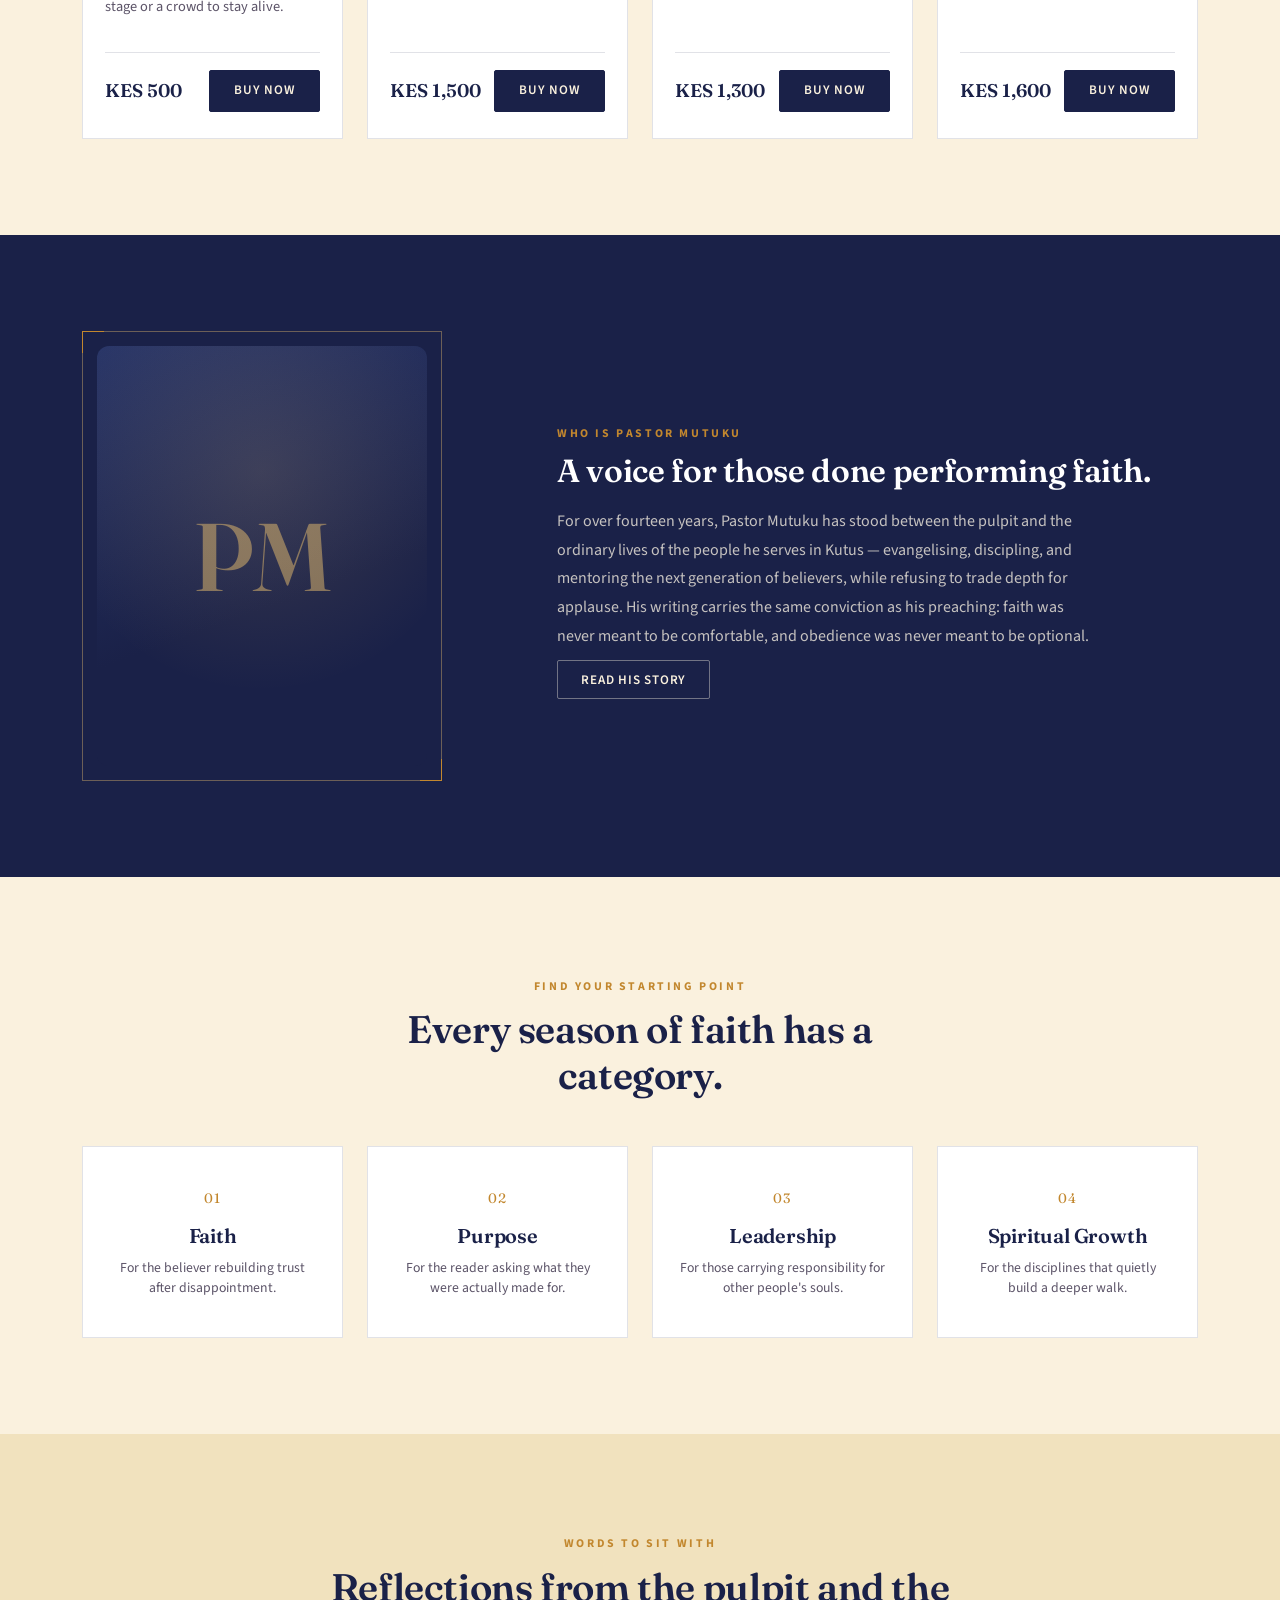
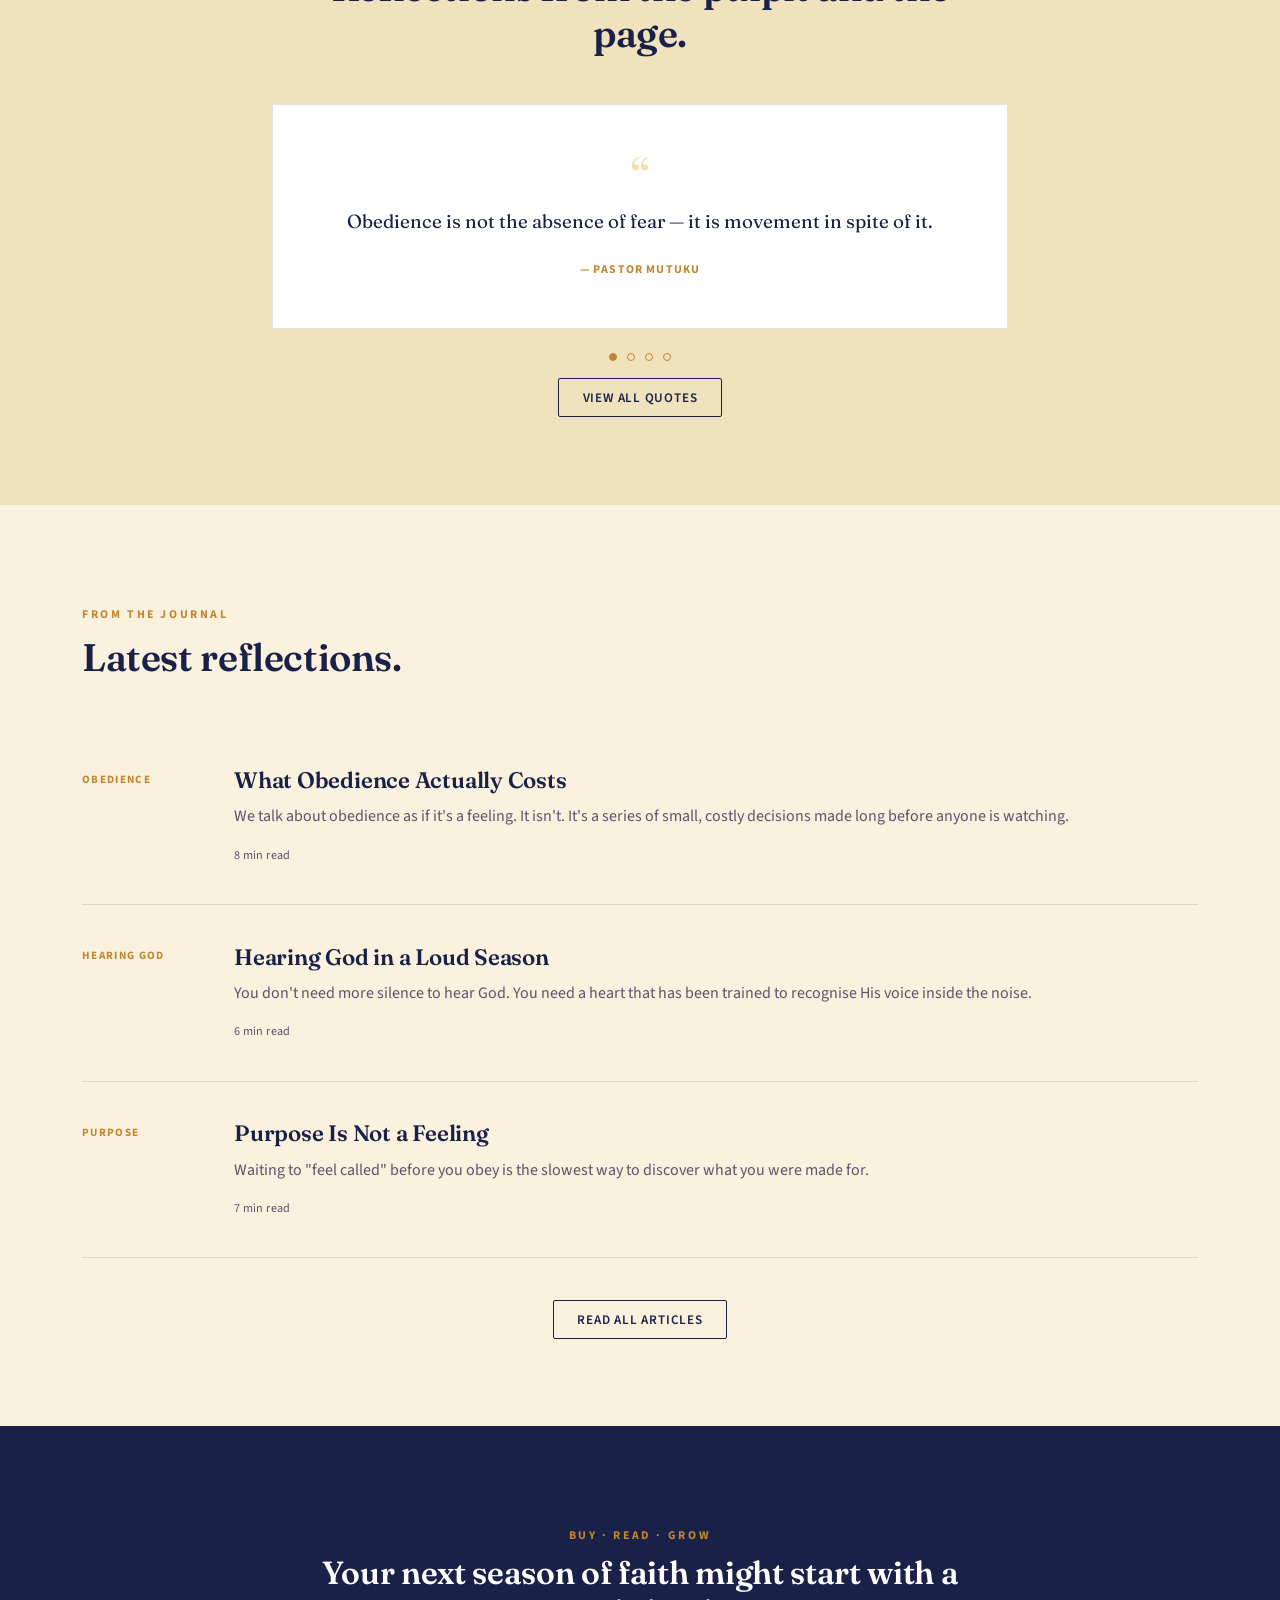
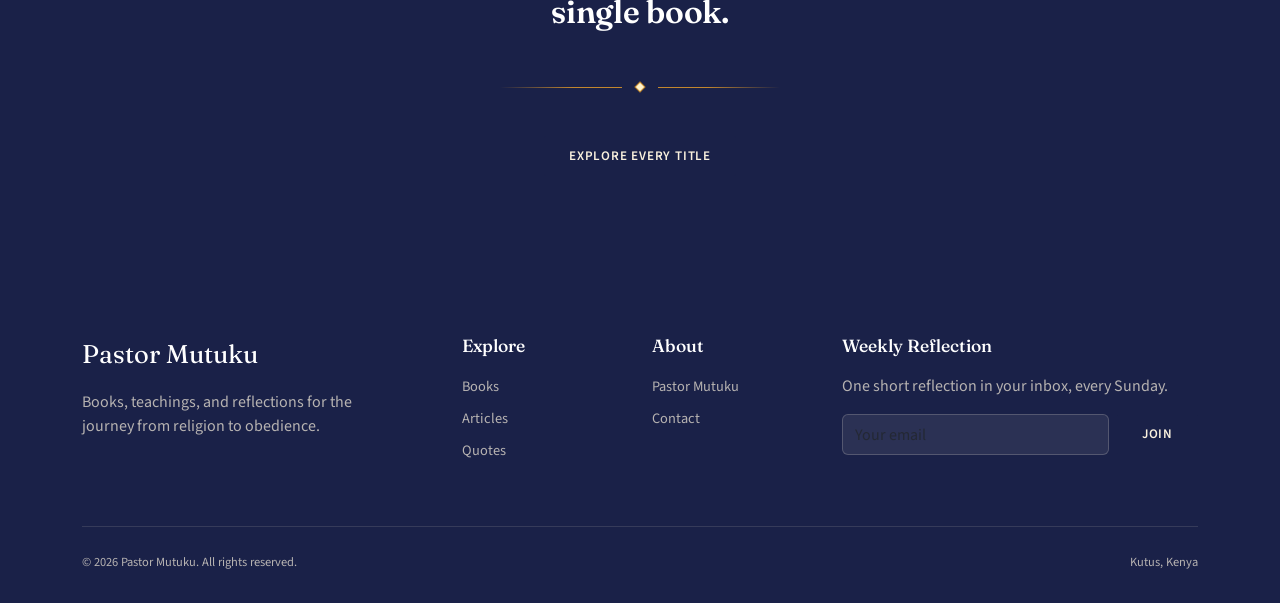
==== commit d713c87c: "Update index.html" ====
--- a/index.html
+++ b/index.html
@@ -87,20 +87,22 @@
       <div class="col-md-6 col-lg-3 reveal">
         <div class="book-card">
           <a href="book-details.html?book=quiet-fire" class="book-cover">
+            <!-- BOOK IMAGE -->
+            <img src="https://scontent-mba2-1.xx.fbcdn.net/v/t39.30808-6/691545742_3156255348234966_5773430951193734340_n.jpg?stp=dst-jpg_tt6&cstp=mx715x510&ctp=s715x510&_nc_cat=110&ccb=1-7&_nc_sid=127cfc&_nc_eui2=AeG9Fp-DOdTlP7bbEdF-iux89SNujkbACTf1I26ORsAJN4KP5qckFbWPDiDuoFdvvk8mzR4oNoP9zSx7dCSkuHTY&_nc_ohc=PcUcH-vPoewQ7kNvwGuU6RF&_nc_oc=Adqdh60X9olU_IN7taT_tOj3WZXvkmZFe31mfv16UBxDwRUuf2o3CodvRkrBgUvzBis&_nc_zt=23&_nc_ht=scontent-mba2-1.xx&_nc_gid=q0F9MbkhTyiADx9uQ0U1qw&_nc_ss=7a2a8&oh=00_Af8R5wCmNPgF86MVS44hRa4o-TeEvtrKbXq_SAoefv61Mw&oe=6A3AEDEB" alt="Quiet Fire Book Cover" class="cover-img">
             <div class="cover-inner">
-              <span class="cover-cat">Spiritual Growth</span>
-              <span class="cover-title">Quiet Fire</span>
+              <span class="cover-cat">Personal Growth</span>
+              <span class="cover-title">Unlocking Hidden Potential</span>
               <span class="cover-rule"></span>
               <span class="cover-author">Pastor Mutuku</span>
             </div>
           </a>
           <div class="book-body">
-            <span class="book-cat-tag">Spiritual Growth</span>
+            <span class="book-cat-tag">Unlocking Hidden Potential <br> To Fulfil Destiny</span>
             <h3><a href="book-details.html?book=quiet-fire">Quiet Fire: Cultivating a Deeper Walk</a></h3>
             <p class="desc">A guide to building a private devotion that doesn't depend on a stage or a crowd to stay alive.</p>
             <div class="book-foot">
-              <span class="price">KES 1,100</span>
-              <button class="btn-gold" data-buy-now data-book-title="Quiet Fire: Cultivating a Deeper Walk" data-book-price="1,100">Buy Now</button>
+              <span class="price">KES 500</span>
+              <button class="btn-gold" data-buy-now data-book-title="Quiet Fire: Cultivating a Deeper Walk" data-book-price="500">Buy Now</button>
             </div>
           </div>
         </div>
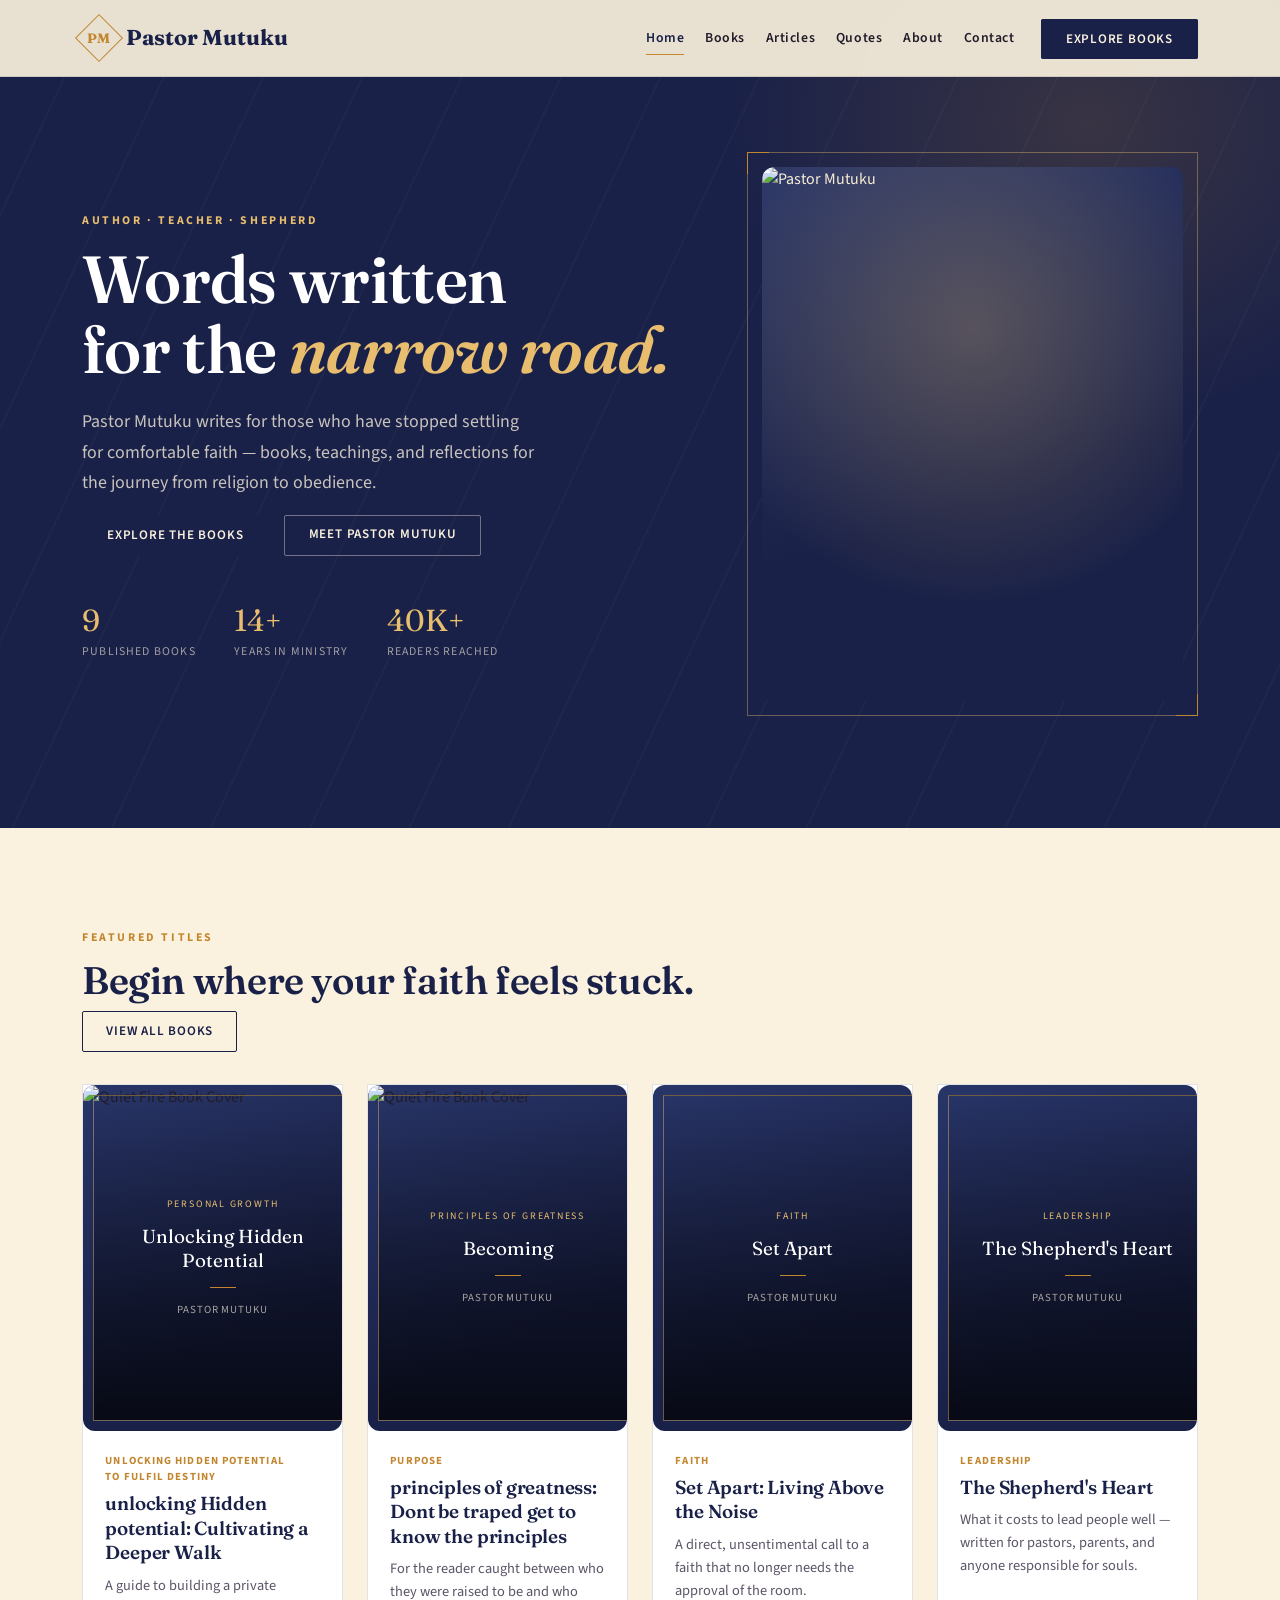
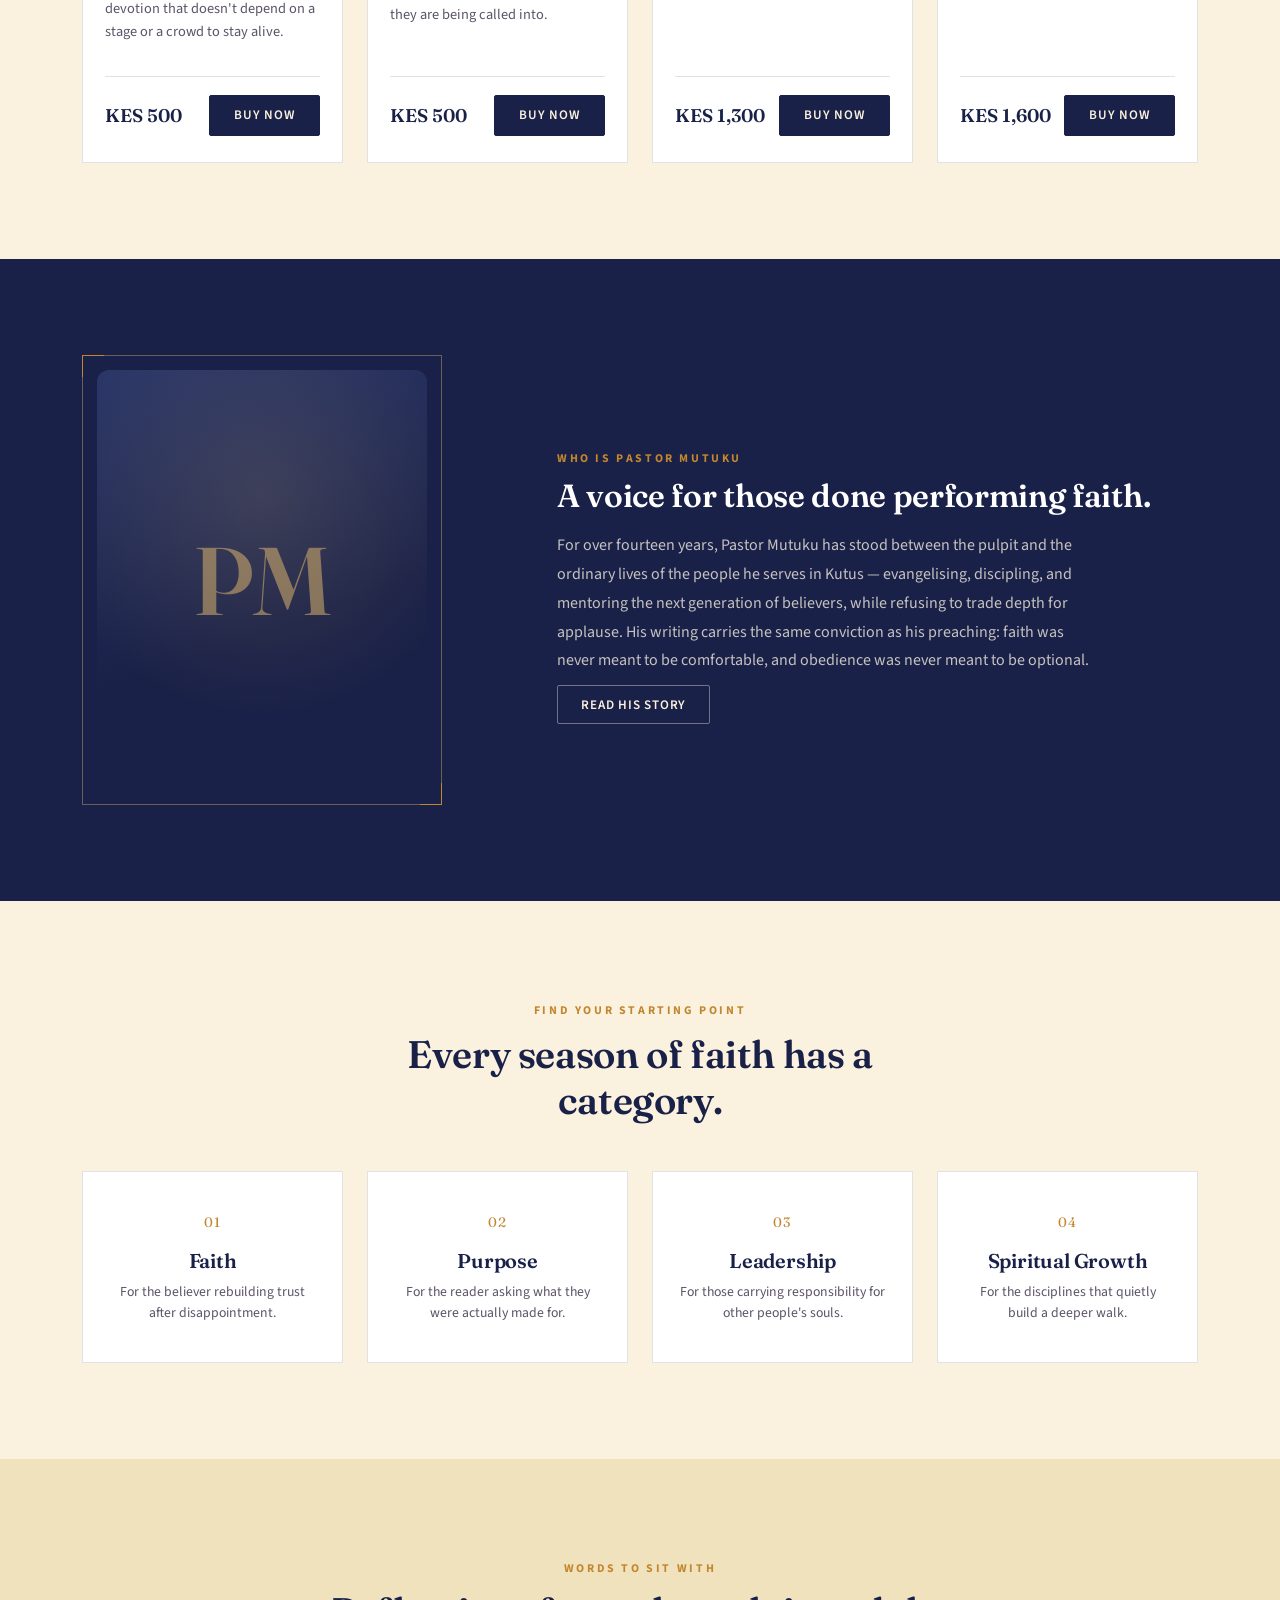
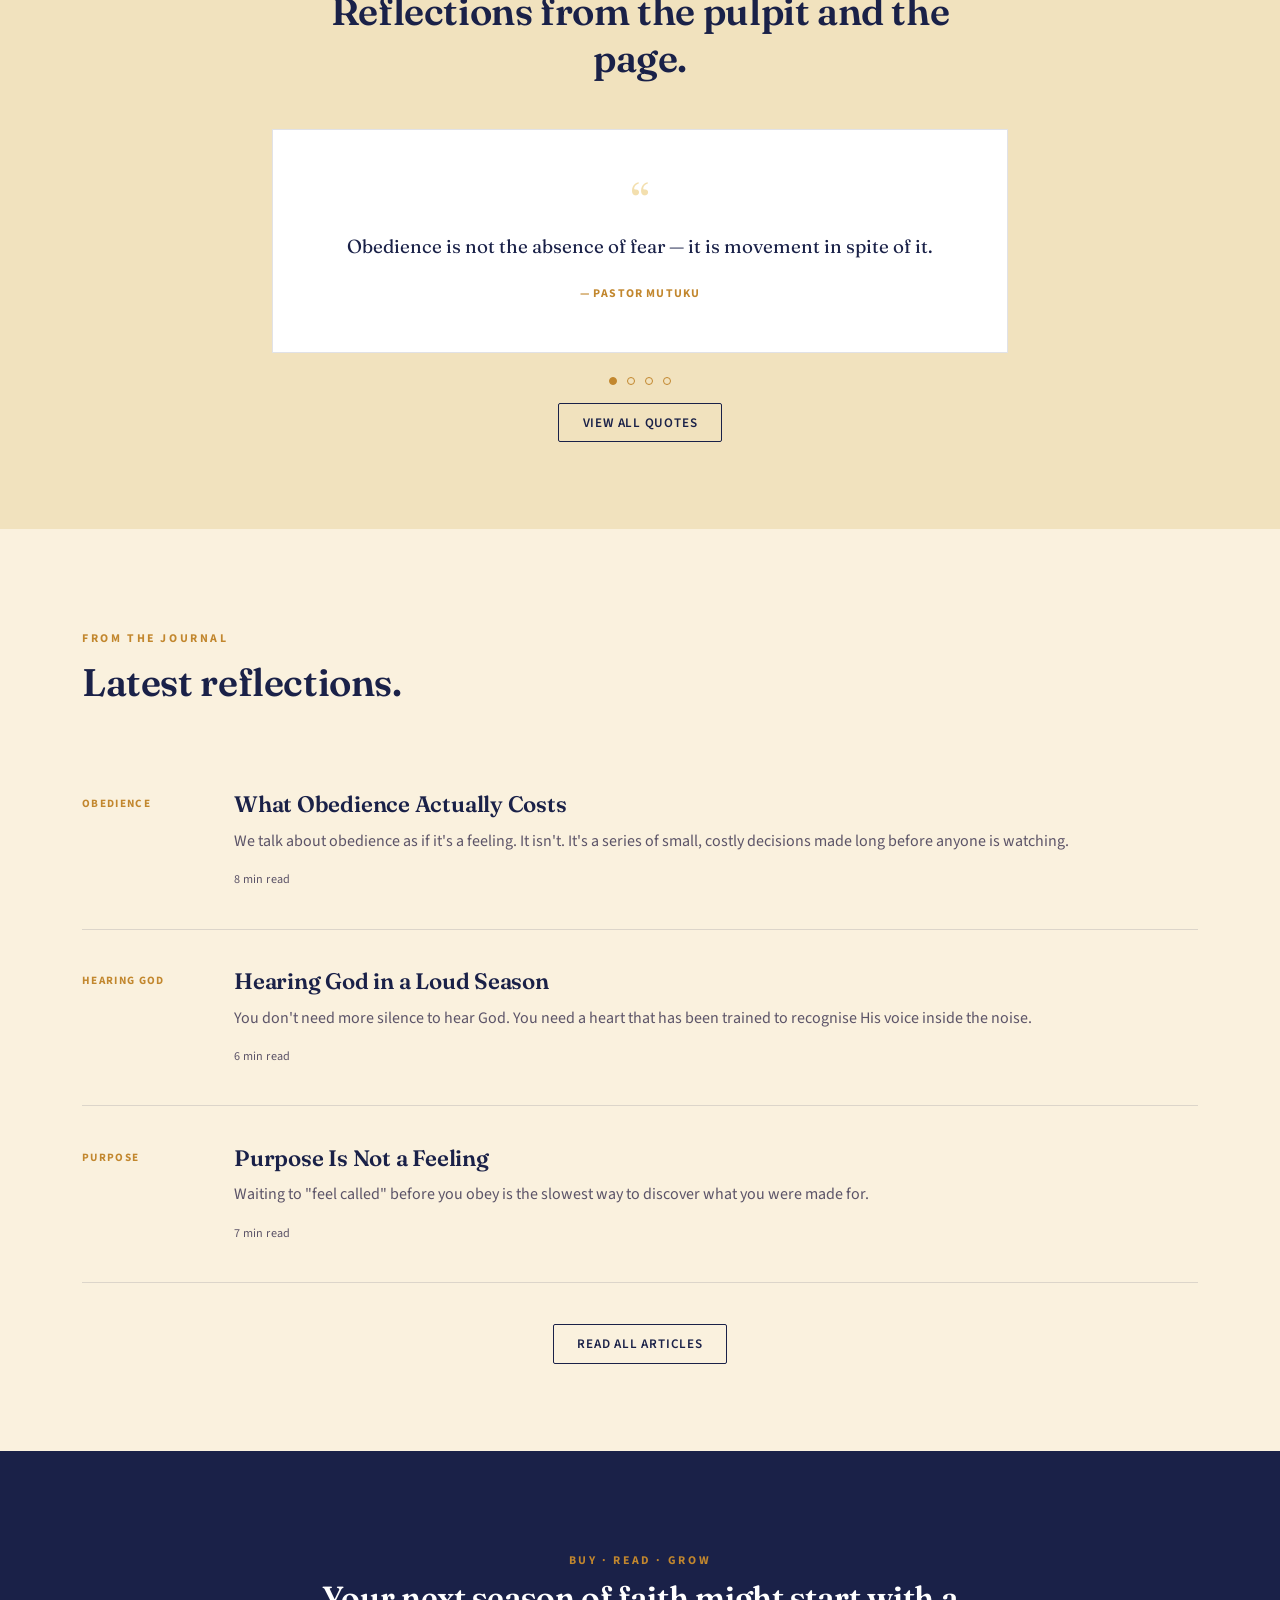
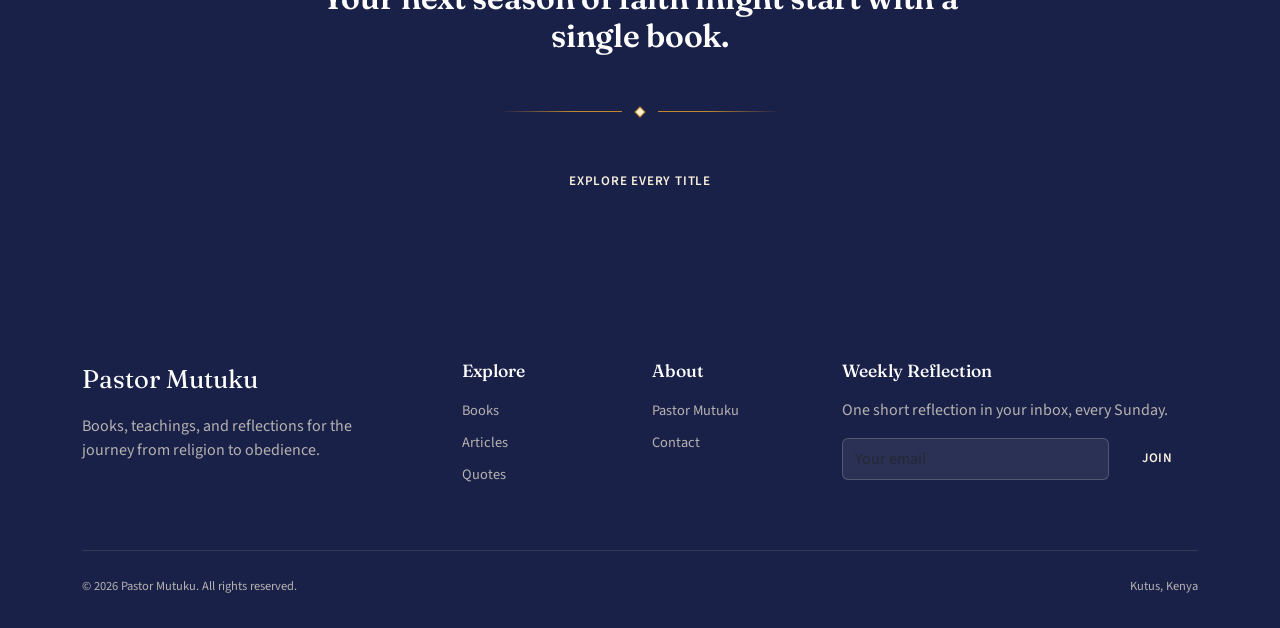
==== commit 677a93fb: "Update index.html" ====
--- a/index.html
+++ b/index.html
@@ -98,7 +98,7 @@
           </a>
           <div class="book-body">
             <span class="book-cat-tag">Unlocking Hidden Potential <br> To Fulfil Destiny</span>
-            <h3><a href="book-details.html?book=quiet-fire">Quiet Fire: Cultivating a Deeper Walk</a></h3>
+            <h3><a href="book-details.html?book=quiet-fire">unlocking Hidden potential: Cultivating a Deeper Walk</a></h3>
             <p class="desc">A guide to building a private devotion that doesn't depend on a stage or a crowd to stay alive.</p>
             <div class="book-foot">
               <span class="price">KES 500</span>
@@ -111,8 +111,10 @@
       <div class="col-md-6 col-lg-3 reveal reveal-delay-1">
         <div class="book-card">
           <a href="book-details.html?book=becoming" class="book-cover">
+            <!-- BOOK IMAGE -->
+    <img src="https://scontent-mba2-1.xx.fbcdn.net/v/t39.30808-6/584992677_3005653566628479_1942916257356993447_n.jpg?stp=dst-jpg_tt6&cstp=mx1200x1600&ctp=s1200x1600&_nc_cat=101&ccb=1-7&_nc_sid=833d8c&_nc_eui2=AeEU2rfgQ6GbsEtq-rqywCa0aiowx2nWatBqKjDHadZq0OPK4ROSZh4rgFW5VZFxGbG4uATYQ0926Fg5GpJfiiCX&_nc_ohc=jquVWyHj_gYQ7kNvwHdEyfc&_nc_oc=AdolYSLzNaGRe8mu4whhAOJ6gILkh9IcGG60tqtQtvYyL9-tJVYTL8SbWtMrtd2fZy0&_nc_zt=23&_nc_ht=scontent-mba2-1.xx&_nc_gid=lqzUdRhxzm4WuMQnYTbuJg&_nc_ss=7a2a8&oh=00_Af_OBz7JBeRmvXCF_whPriRVLkzJE3Pa5RuY3n7EN75IvQ&oe=6A3B0FB3" alt="Quiet Fire Book Cover" class="cover-img">
             <div class="cover-inner">
-              <span class="cover-cat">Purpose</span>
+              <span class="cover-cat">Principles of Greatness</span>
               <span class="cover-title">Becoming</span>
               <span class="cover-rule"></span>
               <span class="cover-author">Pastor Mutuku</span>
@@ -120,10 +122,10 @@
           </a>
           <div class="book-body">
             <span class="book-cat-tag">Purpose</span>
-            <h3><a href="book-details.html?book=becoming">Becoming: A Journey Into Purpose</a></h3>
+            <h3><a href="book-details.html?book=becoming">principles of greatness: Dont be traped get to know the principles</a></h3>
             <p class="desc">For the reader caught between who they were raised to be and who they are being called into.</p>
             <div class="book-foot">
-              <span class="price">KES 1,500</span>
+              <span class="price">KES 500</span>
               <button class="btn-gold" data-buy-now data-book-title="Becoming: A Journey Into Purpose" data-book-price="1,500">Buy Now</button>
             </div>
           </div>
--- a/style.css
+++ b/style.css
@@ -307,6 +307,31 @@
   display: flex;
   flex-direction: column;
 }
+.book-cover {
+  position: relative;
+  display: block;
+  overflow: hidden;
+  border-radius: 12px;
+}
+
+.cover-img {
+  width: 100%;
+  height: 100%;
+  object-fit: cover;
+  display: block;
+}
+
+/* Overlay text on top of image */
+.cover-inner {
+  position: absolute;
+  bottom: 0;
+  left: 0;
+  width: 100%;
+  padding: 15px;
+  background: linear-gradient(to top, rgba(0,0,0,0.7), transparent);
+  color: #fff;
+}
+
 .book-card:hover { transform: translateY(-6px); box-shadow: var(--shadow-lift); border-color: transparent; }
 .book-cover {
   aspect-ratio: 3/4;
